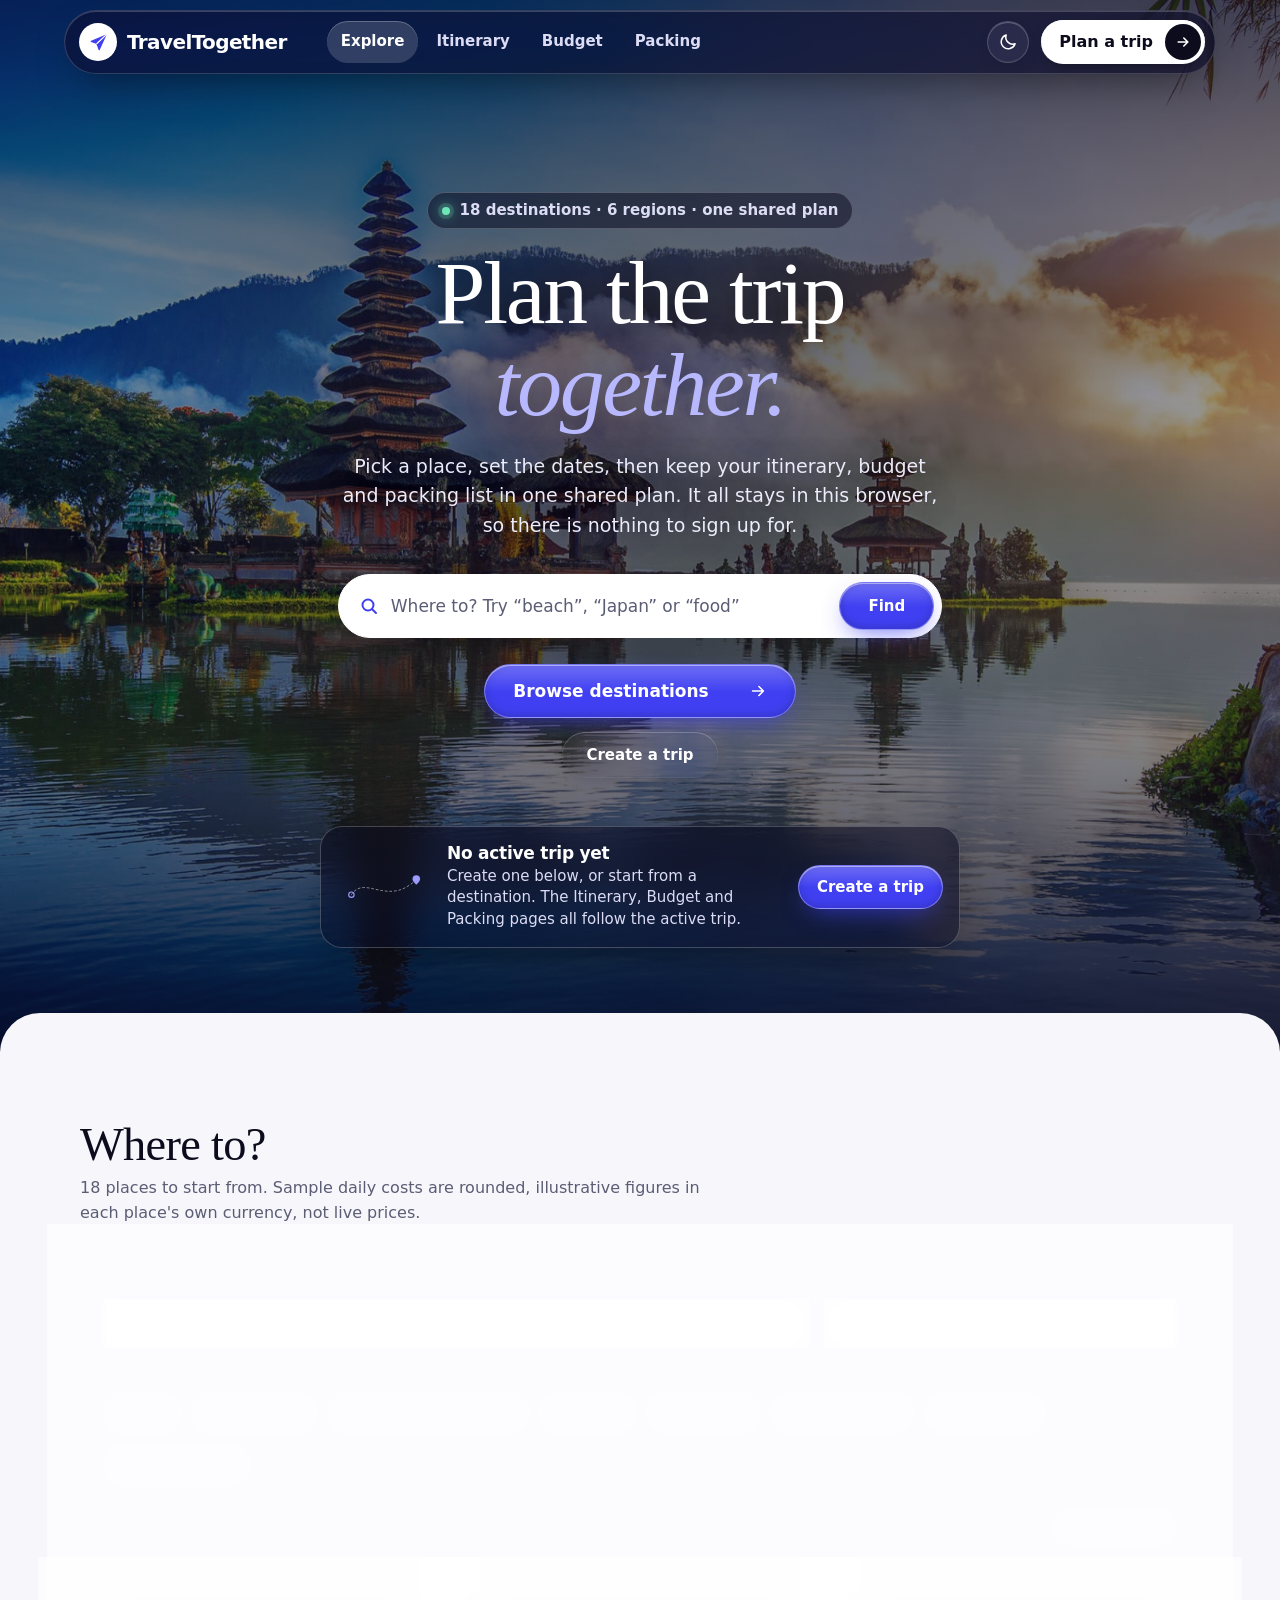
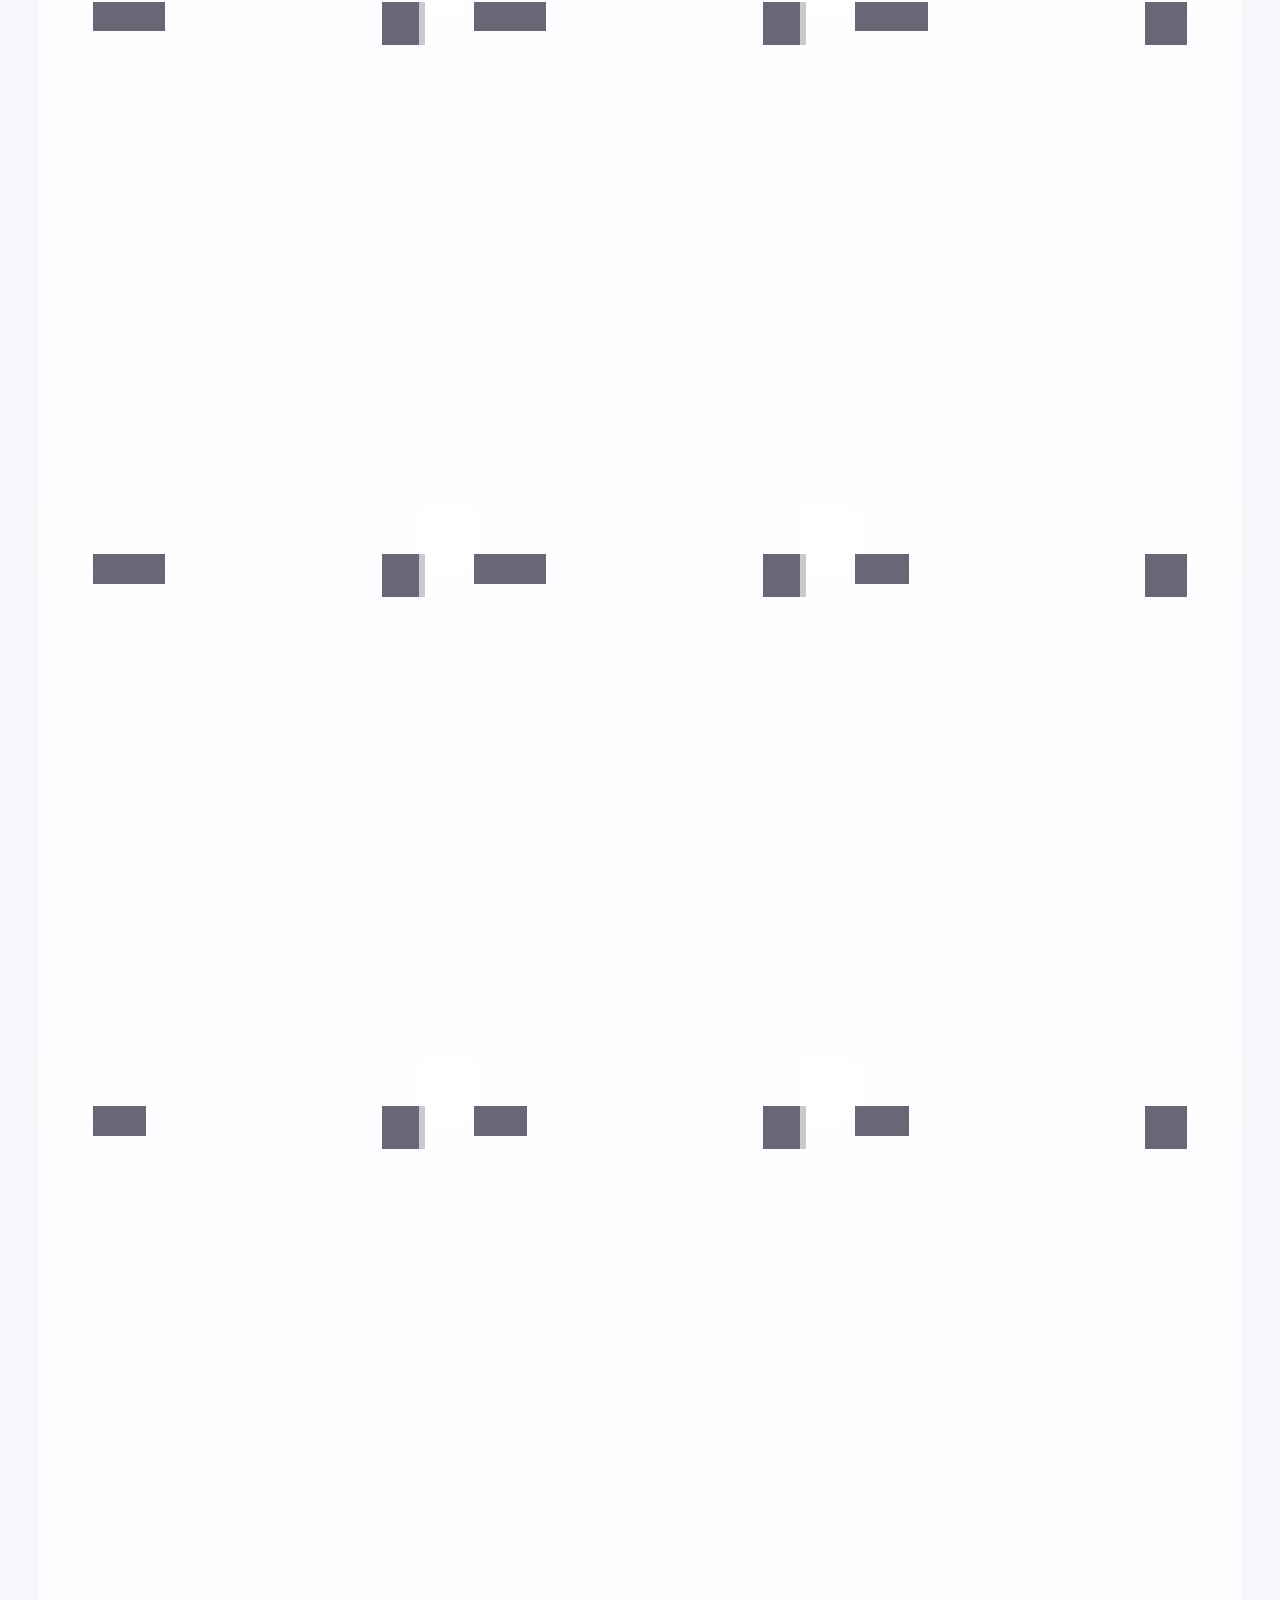
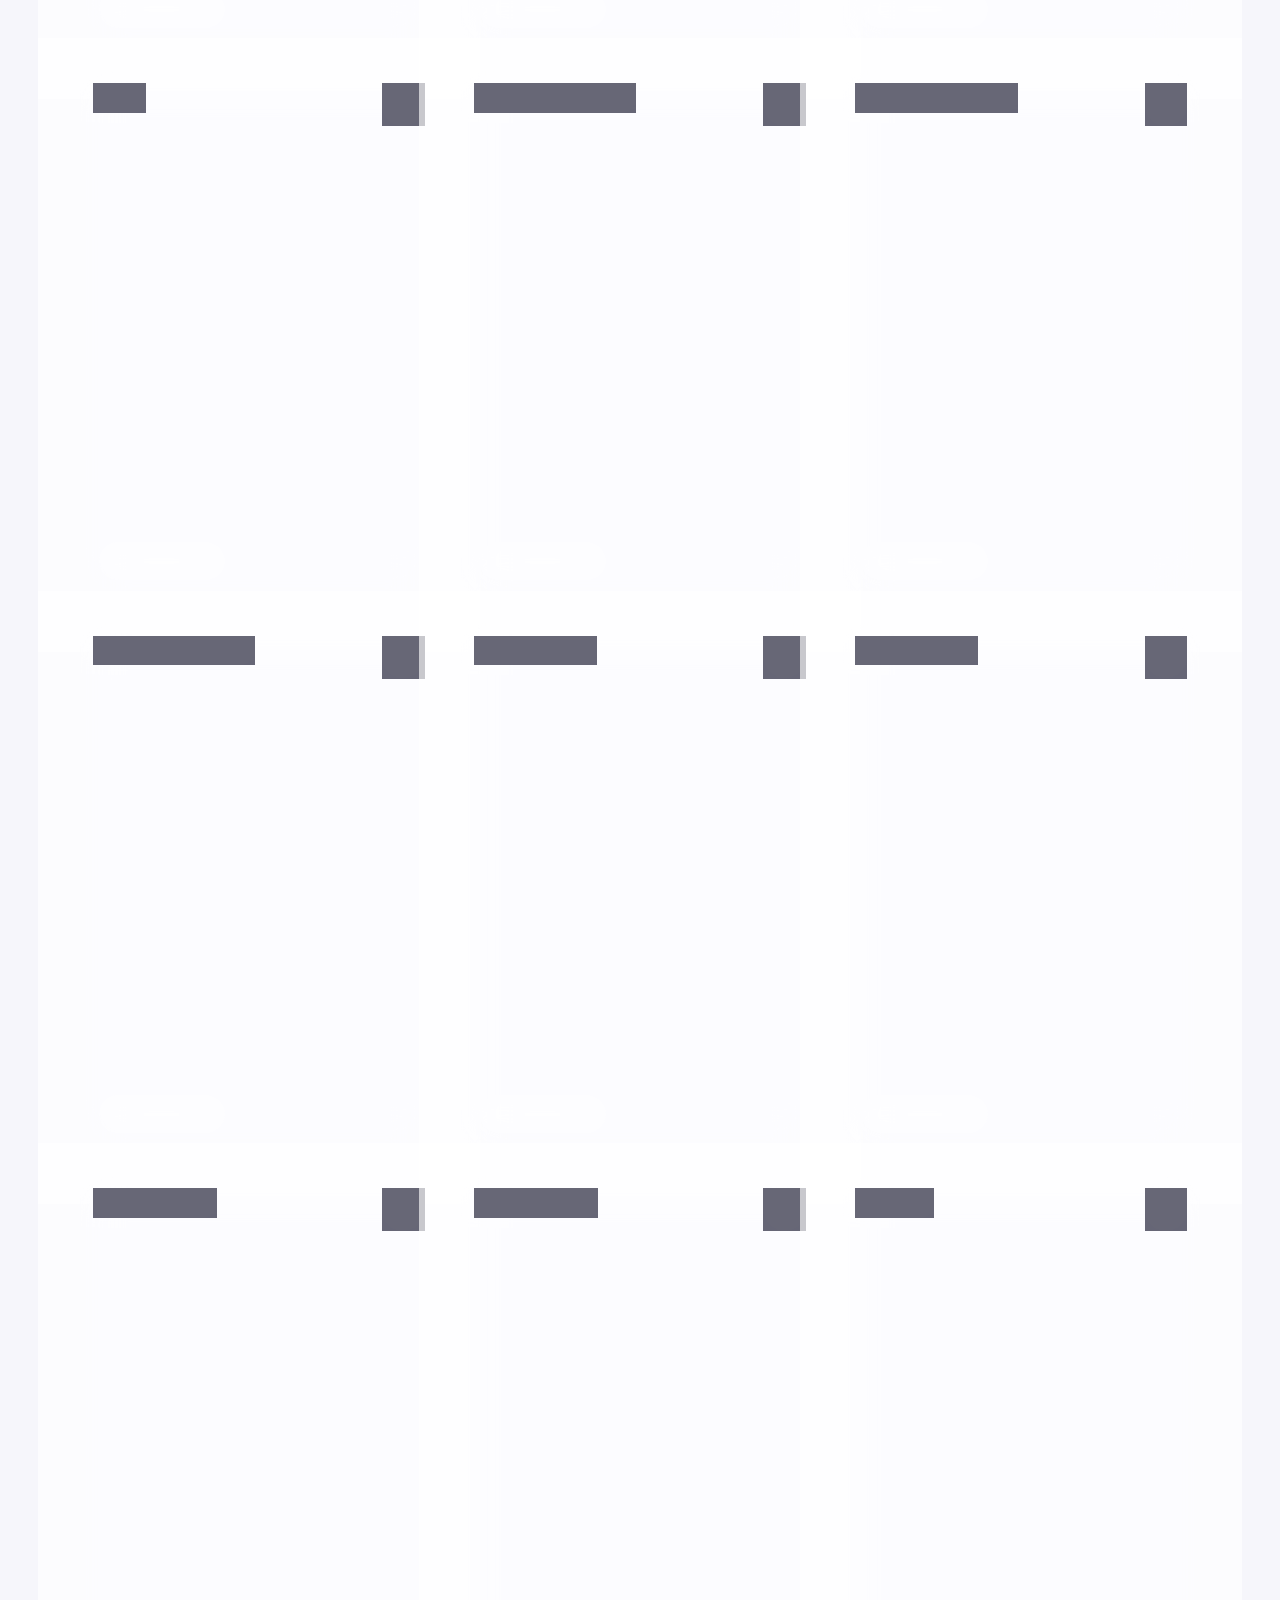
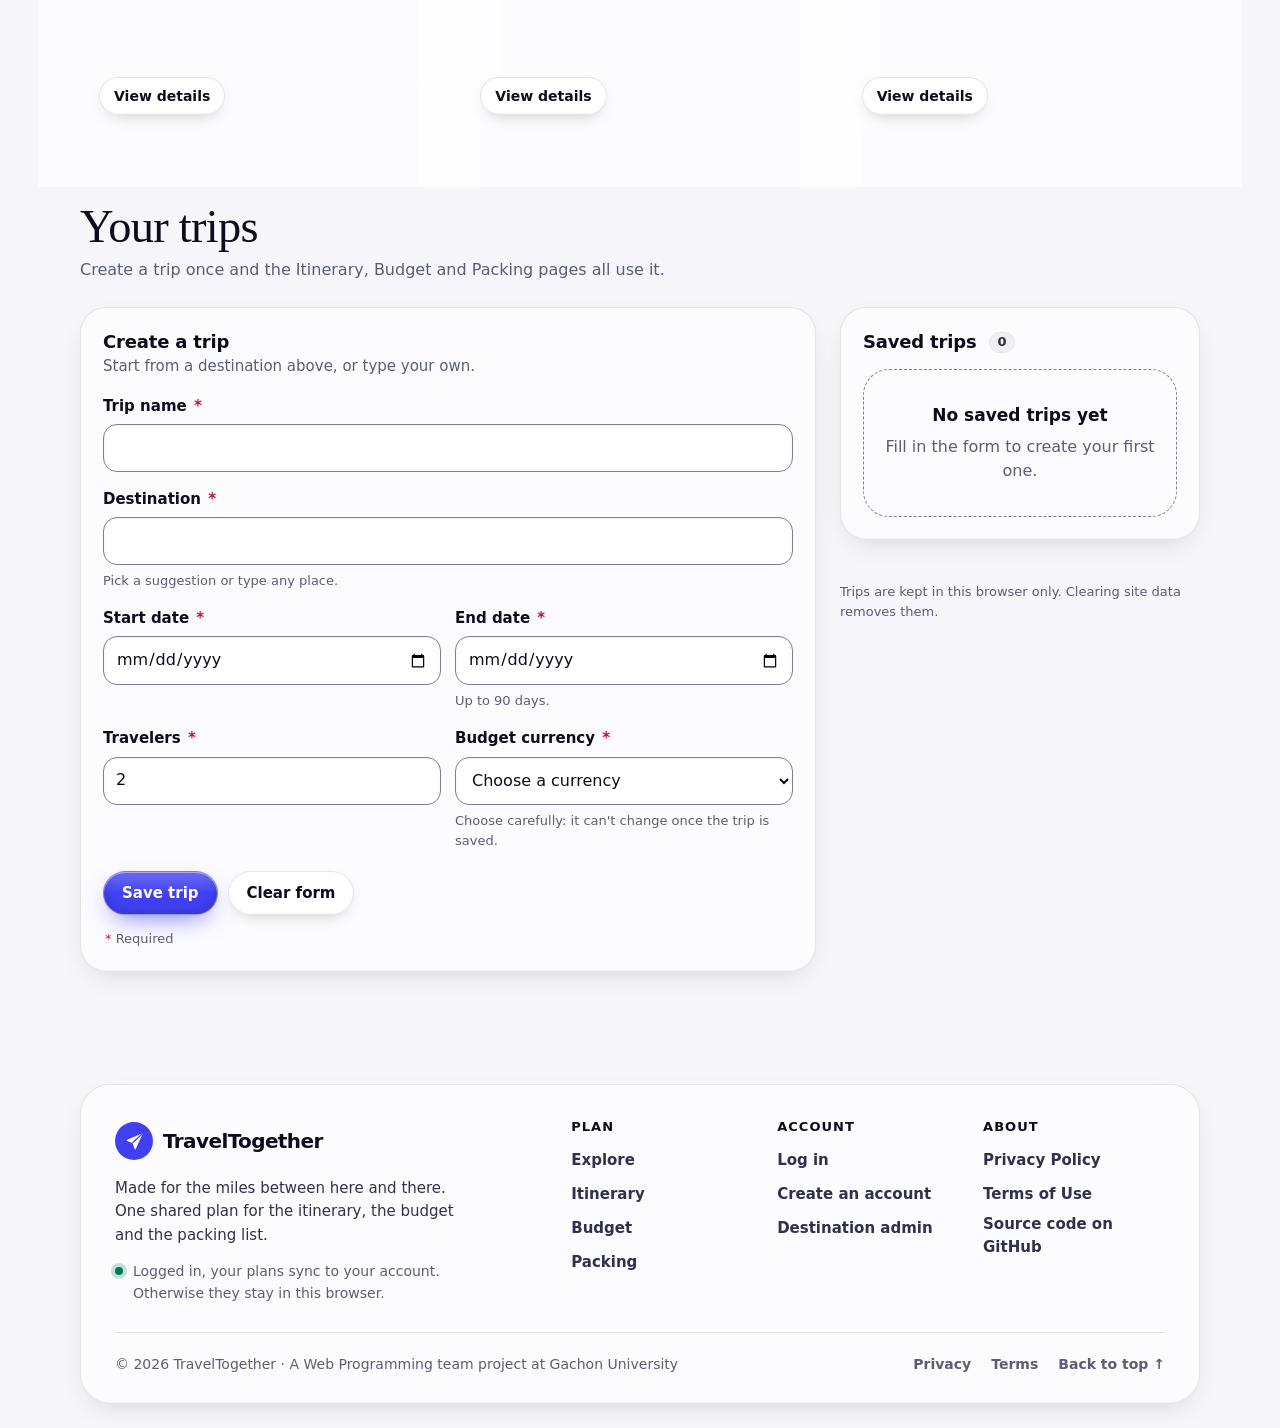
==== index.html @ 27e53de7 "Glass dropdown lists (customizable select), with a native fallback Co-Authored-By: Claude Opus 5.5 <" ====
<!doctype html>
<html lang="en">
  <head>
    <meta charset="utf-8">
    <meta name="viewport" content="width=device-width, initial-scale=1">
    <meta name="color-scheme" content="light dark">
    <meta name="theme-color" content="#0b0b22">
    <meta name="description" content="Browse destinations with sample daily costs, then create the trip your itinerary, budget and packing list will share.">
    <title>Explore destinations · TravelTogether</title>
    <link rel="icon" type="image/svg+xml" href="./logo.svg">
    <link rel="stylesheet" href="./destinations.css?v=0cf4f018d1">
    <script>(function () {
  var theme = null;
  try { theme = window.localStorage.getItem("tp:theme"); } catch (error) {}
  if (theme !== "light" && theme !== "dark") {
    theme = window.matchMedia && window.matchMedia("(prefers-color-scheme: dark)").matches ? "dark" : "light";
  }
  document.documentElement.setAttribute("data-theme", theme);
  var meta = document.querySelector('meta[name="theme-color"]');
  if (meta) meta.setAttribute("content", theme === "dark" ? "#060b18" : "#f8fafc");
})();</script>
  </head>
  <body>
    <a class="skip-link" href="#main">Skip to main content</a>
    <header class="site-header">
      <div class="header-inner">
        <a class="brand" href="./index.html"><span class="brand-mark"><svg viewBox="0 0 24 24" aria-hidden="true" focusable="false"><path d="M21 3 3 10.6l7 2.6L12.8 21 21 3z"/><path d="M10 13.2 21 3"/></svg></span><span>TravelTogether</span></a>
        <nav class="primary-nav" aria-label="Primary">
          <a href="./index.html" aria-current="page">Explore</a>
          <a href="./itinerary.html">Itinerary</a>
          <a href="./budget.html">Budget</a>
          <a href="./packing.html">Packing</a>
        </nav>
        <div class="account" id="account" hidden></div>
        <button class="theme-toggle" id="theme-toggle" type="button" aria-label="Switch theme" title="Switch theme">
          <svg class="icon-moon" viewBox="0 0 24 24" aria-hidden="true" focusable="false"><path d="M20.5 14.2A8.5 8.5 0 0 1 9.8 3.5a8.5 8.5 0 1 0 10.7 10.7z"/></svg>
          <svg class="icon-sun" viewBox="0 0 24 24" aria-hidden="true" focusable="false"><circle cx="12" cy="12" r="4.2"/><path d="M12 2.5v2.2M12 19.3v2.2M2.5 12h2.2M19.3 12h2.2M5.3 5.3l1.6 1.6M17.1 17.1l1.6 1.6M18.7 5.3l-1.6 1.6M6.9 17.1l-1.6 1.6"/></svg>
        </button>
        <a class="header-cta" href="./index.html#trip-form">Plan a trip<span class="header-cta-arrow"><svg viewBox="0 0 20 20" aria-hidden="true" focusable="false"><path d="M4 10h12M11 5l5 5-5 5"/></svg></span></a>
      </div>
    </header>
    <main id="main" class="page-shell" tabindex="-1">
      <div class="notice" id="notice" hidden>
        <p class="notice-text"></p>
        <button class="icon-button" id="notice-close" type="button" aria-label="Dismiss message"><svg viewBox="0 0 20 20" aria-hidden="true" focusable="false"><path d="M5 5l10 10M15 5L5 15"/></svg></button>
      </div>

      <noscript>
        <p class="notice" data-kind="warning"><span class="notice-text">TravelTogether needs JavaScript to browse destinations and save trips. Please turn it on and reload.</span></p>
      </noscript>

      <section class="hero" aria-labelledby="hero-title">
        <div class="hero-copy">
          <p class="hero-eyebrow">18 destinations · 6 regions · one shared plan</p>
          <h1 id="hero-title">Plan the trip <em>together.</em></h1>
          <p class="lede">Pick a place, set the dates, then keep your itinerary, budget and packing list in one shared plan. It all stays in this browser, so there is nothing to sign up for.</p>
          <form class="hero-search" id="hero-search" role="search" aria-label="Find a destination">
            <svg viewBox="0 0 20 20" aria-hidden="true" focusable="false"><circle cx="9" cy="9" r="5.5"/><path d="M13.2 13.2 17 17"/></svg>
            <input id="hero-q" type="search" aria-label="Where do you want to go?" placeholder="Where to? Try “beach”, “Japan” or “food”" autocomplete="off">
            <button class="button button-primary" type="submit">Find</button>
          </form>
          <div class="hero-actions">
            <a class="button button-primary" href="#destinations" data-jump>Browse destinations<svg viewBox="0 0 20 20" aria-hidden="true" focusable="false"><path d="M4 10h12M11 5l5 5-5 5"/></svg></a>
            <a class="button button-secondary" href="#trip-form" data-jump>Create a trip</a>
          </div>
        </div>
        <div id="active-trip"></div>
      </section>

      <section class="section" id="destinations" aria-labelledby="destinations-title">
        <div class="section-head">
          <h2 id="destinations-title" tabindex="-1">Where to?</h2>
          <p class="lede" id="dest-lede">Places to start from. Sample daily costs are rounded, illustrative figures in each place's own currency, not live prices.</p>
        </div>

        <form class="filters panel" id="filters" role="search" aria-label="Filter destinations">
          <div class="filter-row">
            <div class="field">
              <label for="search">Search</label>
              <input id="search" type="search" placeholder="City, country or activity" autocomplete="off">
            </div>
            <div class="field">
              <label for="region">Region</label>
              <select id="region"><option value="all">All regions</option></select>
            </div>
          </div>
          <fieldset>
            <legend>Activity</legend>
            <div class="choice-group" id="activity-group"></div>
          </fieldset>
          <div class="results-bar">
            <p id="results-count" role="status"></p>
            <div class="results-tools">
              <button class="saved-toggle" type="button" id="saved-only" aria-pressed="false"><svg viewBox="0 0 24 24" aria-hidden="true" focusable="false"><path d="M12 20.5s-7.5-4.6-7.5-10.2A4.3 4.3 0 0 1 12 7.6a4.3 4.3 0 0 1 7.5 2.7c0 5.6-7.5 10.2-7.5 10.2z"/></svg>Saved <span id="saved-count">0</span></button>
              <button class="button button-secondary button-small" type="button" id="surprise">Surprise me</button>
              <button class="button button-text button-small" type="button" id="clear-filters" hidden>Clear filters</button>
            </div>
          </div>
        </form>

        <ul class="dest-grid" id="dest-grid" role="list" aria-label="Destinations"></ul>
        <div class="empty-state" id="dest-empty" hidden>
          <strong>No destinations match</strong>
          <span id="dest-empty-text">Try a different word, or clear the filters.</span>
          <button class="button button-secondary" type="button" id="dest-empty-clear">Clear filters</button>
        </div>
      </section>

      <section class="section" id="trips" aria-labelledby="trips-title">
        <div class="section-head">
          <h2 id="trips-title" tabindex="-1">Your trips</h2>
          <p class="lede">Create a trip once and the Itinerary, Budget and Packing pages all use it.</p>
        </div>

        <div class="content-grid">
          <div class="panel" id="trip-panel">
            <div class="panel-head">
              <div>
                <h3 id="form-title" tabindex="-1">Create a trip</h3>
                <p id="form-sub">Start from a destination above, or type your own.</p>
              </div>
            </div>

            <div class="form-success" id="form-success" role="status" tabindex="-1" hidden>
              <p id="form-success-text"></p>
              <div class="form-success-links" id="form-success-links">
                <a href="./itinerary.html">Plan the itinerary</a>
                <a href="./budget.html">Set a budget</a>
                <a href="./packing.html">Start packing</a>
                <button class="button button-secondary button-small" type="button" id="make-active" hidden>Make this the active trip</button>
              </div>
            </div>

            <form id="trip-form" novalidate autocomplete="off" aria-labelledby="form-title">
              <p class="form-error" id="form-error" role="alert" hidden></p>

              <div class="field">
                <label for="trip-title">Trip name <span class="req" aria-hidden="true">*</span></label>
                <input id="trip-title" name="title" type="text" maxlength="80" required aria-describedby="trip-title-error">
                <p class="field-error" id="trip-title-error" role="alert" hidden></p>
              </div>

              <div class="field">
                <label for="trip-destination">Destination <span class="req" aria-hidden="true">*</span></label>
                <input id="trip-destination" name="destination" type="text" maxlength="100" required list="destination-options" aria-describedby="trip-destination-hint trip-destination-error">
                <datalist id="destination-options"></datalist>
                <p class="field-hint" id="trip-destination-hint">Pick a suggestion or type any place.</p>
                <p class="field-error" id="trip-destination-error" role="alert" hidden></p>
              </div>

              <div class="form-row">
                <div class="field">
                  <label for="trip-start">Start date <span class="req" aria-hidden="true">*</span></label>
                  <input id="trip-start" name="startDate" type="date" min="1900-01-01" max="2100-12-31" required aria-describedby="trip-start-error">
                  <p class="field-error" id="trip-start-error" role="alert" hidden></p>
                </div>
                <div class="field">
                  <label for="trip-end">End date <span class="req" aria-hidden="true">*</span></label>
                  <input id="trip-end" name="endDate" type="date" min="1900-01-01" max="2100-12-31" required aria-describedby="trip-end-hint trip-end-error">
                  <p class="field-hint" id="trip-end-hint">Up to 90 days.</p>
                  <p class="field-error" id="trip-end-error" role="alert" hidden></p>
                </div>
              </div>

              <div class="form-row">
                <div class="field">
                  <label for="trip-travelers">Travelers <span class="req" aria-hidden="true">*</span></label>
                  <input id="trip-travelers" name="travelers" type="number" inputmode="numeric" min="1" max="20" step="1" value="2" required aria-describedby="trip-travelers-error">
                  <p class="field-error" id="trip-travelers-error" role="alert" hidden></p>
                </div>
                <div class="field">
                  <label for="trip-currency">Budget currency <span class="req" aria-hidden="true">*</span></label>
                  <select id="trip-currency" name="currency" aria-describedby="trip-currency-hint trip-currency-error"></select>
                  <p class="field-hint" id="trip-currency-hint">Choose carefully: it can't change once the trip is saved.</p>
                  <p class="field-error" id="trip-currency-error" role="alert" hidden></p>
                </div>
              </div>

              <p class="estimate" id="estimate" hidden></p>

              <div class="form-actions">
                <button class="button button-primary" id="save-trip" type="submit">Save trip</button>
                <button class="button button-secondary" id="reset-form" type="button">Clear form</button>
              </div>
              <p class="required-note"><span class="req" aria-hidden="true">*</span> Required</p>
            </form>
          </div>

          <div class="stack">
            <section class="panel" id="saved-trips" aria-labelledby="saved-title">
              <div class="panel-head">
                <h3 id="saved-title" tabindex="-1">Saved trips <span class="count-badge" id="trip-count">0</span></h3>
              </div>
              <ul class="trip-list" id="trip-list" role="list"></ul>
              <div class="empty-state" id="trip-empty">
                <strong>No saved trips yet</strong>
                <span>Fill in the form to create your first one.</span>
              </div>
            </section>
            <p class="storage-note">Trips are kept in this browser only. Clearing site data removes them.</p>
          </div>
        </div>
      </section>

      <dialog class="dialog dialog-wide" id="detail-dialog" aria-labelledby="detail-title">
        <div class="detail">
          <div class="detail-scene" id="detail-scene"></div>
          <a class="photo-credit" id="detail-credit" href="https://en.wikipedia.org/" target="_blank" rel="noopener" hidden>Photo: Wikipedia</a>
          <button class="icon-button detail-close" id="detail-close" type="button" aria-label="Close details"><svg viewBox="0 0 20 20" aria-hidden="true" focusable="false"><path d="M5 5l10 10M15 5L5 15"/></svg></button>
          <div class="detail-body">
            <header>
              <h2 id="detail-title"></h2>
              <p class="muted" id="detail-sub"></p>
            </header>
            <div class="detail-layout">
            <div class="detail-main">
            <p id="detail-blurb"></p>
            <div class="detail-columns">
              <section aria-labelledby="detail-hl-title">
                <h3 id="detail-hl-title">Highlights</h3>
                <ul class="check-list" id="detail-highlights" role="list"></ul>
              </section>
              <section aria-labelledby="detail-facts-title">
                <h3 id="detail-facts-title">Good to know</h3>
                <dl class="facts" id="detail-facts"></dl>
              </section>
            </div>
            <section aria-labelledby="detail-cost-title">
              <h3 id="detail-cost-title">Sample daily costs</h3>
              <p class="muted" id="detail-cost-note"></p>
              <table class="cost-table">
                <caption class="visually-hidden" id="detail-cost-caption"></caption>
                <thead><tr><th scope="col">Per person, per day</th><th scope="col">Sample amount</th></tr></thead>
                <tbody id="detail-cost-rows"></tbody>
                <tfoot><tr><th scope="row">Estimated total</th><td id="detail-cost-total"></td></tr></tfoot>
              </table>
            </section>
            </div>
            <aside class="price-box" aria-labelledby="price-title">
              <p class="price-kicker" id="price-title">Plans from</p>
              <div class="price-main">
                <p class="price-amount"><span id="price-from"></span> <small>per person</small></p>
                <p class="price-note" id="price-note"></p>
                <ul class="price-includes" id="price-includes" role="list"></ul>
                <button class="button button-primary price-cta" id="plans-open" type="button" aria-expanded="false" aria-controls="detail-plans">Other plans</button>
              </div>
            </aside>
            </div>
            <section class="plans" id="detail-plans" aria-labelledby="plans-title" hidden>
              <div class="plans-head">
                <h3 id="plans-title" tabindex="-1">Choose a plan</h3>
                <p class="muted">Cheapest first. Sample prices for planning, not live fares. Choosing a plan creates the trip with its itinerary and budget filled in.</p>
              </div>
              <ol class="plan-list" id="plan-list" aria-label="Plans, cheapest first"></ol>
              <form class="plan-book" id="plan-book" novalidate hidden aria-labelledby="book-title">
                <h4 id="book-title" tabindex="-1"></h4>
                <p class="muted" id="book-summary"></p>
                <div class="book-fields">
                  <div class="field">
                    <label for="book-start">Start date</label>
                    <input id="book-start" name="start" type="date" required aria-describedby="book-start-error">
                    <p class="field-error" id="book-start-error" hidden></p>
                  </div>
                  <div class="field">
                    <label for="book-travelers">Travelers</label>
                    <input id="book-travelers" name="travelers" type="number" min="1" max="20" step="1" inputmode="numeric" required aria-describedby="book-travelers-error">
                    <p class="field-error" id="book-travelers-error" hidden></p>
                  </div>
                </div>
                <p class="book-total" id="book-total" aria-live="polite"></p>
                <div class="book-actions">
                  <button class="button button-secondary" type="button" id="book-back">Back to plans</button>
                  <button class="button button-primary" type="submit" id="book-create">Create my trip</button>
                </div>
              </form>
              <div class="plan-done" id="plan-done" hidden>
                <h4 id="done-title" tabindex="-1"></h4>
                <p id="done-text"></p>
                <div class="done-links">
                  <a class="button button-primary" href="./itinerary.html">Open itinerary</a>
                  <a class="button button-secondary" href="./budget.html">Open budget</a>
                  <a class="button button-secondary" href="./packing.html">Packing list</a>
                </div>
              </div>
            </section>
            <div class="dialog-actions">
              <button class="button button-secondary" type="button" id="detail-dismiss">Close</button>
              <button class="button button-secondary" type="button" id="detail-plan">Plan a trip</button>
            </div>
          </div>
        </div>
      </dialog>
    </main>
    <div id="live" class="visually-hidden" role="status" aria-live="polite" aria-atomic="true"></div>
    <footer class="site-footer">
      <div class="footer-top">
        <div class="footer-brand">
          <a class="brand" href="./index.html"><span class="brand-mark"><svg viewBox="0 0 24 24" aria-hidden="true" focusable="false"><path d="M21 3 3 10.6l7 2.6L12.8 21 21 3z"/><path d="M10 13.2 21 3"/></svg></span><span>TravelTogether</span></a>
          <p>Made for the miles between here and there. One shared plan for the itinerary, the budget and the packing list.</p>
          <p class="footer-save"><span aria-hidden="true"></span>Logged in, your plans sync to your account. Otherwise they stay in this browser.</p>
        </div>
        <nav class="footer-links" aria-label="Footer">
          <div>
            <h2>Plan</h2>
            <ul>
              <li><a href="./index.html">Explore</a></li>
              <li><a href="./itinerary.html">Itinerary</a></li>
              <li><a href="./budget.html">Budget</a></li>
              <li><a href="./packing.html">Packing</a></li>
            </ul>
          </div>
          <div>
            <h2>Account</h2>
            <ul>
              <li><a href="./login.html">Log in</a></li>
              <li><a href="./login.html?mode=signup">Create an account</a></li>
              <li><a href="./admin.html">Destination admin</a></li>
            </ul>
          </div>
          <div>
            <h2>About</h2>
            <ul>
              <li><a href="./privacy.html">Privacy Policy</a></li>
              <li><a href="./terms.html">Terms of Use</a></li>
              <li><a href="https://github.com/muso081/Travel">Source code on GitHub</a></li>
            </ul>
          </div>
        </nav>
      </div>
      <div class="footer-bottom">
        <p>© 2026 TravelTogether · A Web Programming team project at Gachon University</p>
        <p class="footer-legal"><a href="./privacy.html">Privacy</a><a href="./terms.html">Terms</a><a href="#main">Back to top ↑</a></p>
      </div>
    </footer>
    <script src="./destinations.js?v=0d95e57591"></script>
  </body>
</html>
---- destinations.css ----
/* TravelTogether: Explore styles.
   The "shared foundation" block that follows is the same in every page's stylesheet, so each page stays
   self-contained. This page's own rules start at the heading comment with its name further down.
   If you change a shared colour or component, change it in all four stylesheets. See README.md. */
/* ==========================================================================
   TravelTogether: shared foundation
   This block is repeated at the top of every page's stylesheet so each page
   stays self-contained (no shared files between modules).
   Light = the original spec palette (#f8fafc / #0f172a / teal #0d9488).
   Dark  = the dark "command center" look the team moved to.
   The theme follows the visitor's system setting and can be switched with the
   header button; the choice is remembered under localStorage["tp:theme"].
   ========================================================================== */
:root {
  color-scheme: light;
  --bg: #f8fafc;
  --glow-1: rgba(13, 148, 136, 0.10);
  --glow-2: rgba(109, 40, 217, 0.06);
  --surface: #ffffff;
  --surface-2: #f1f5f9;
  --surface-3: #e2e8f0;
  --ink: #0f172a;
  --ink-2: #334155;
  --muted: #53627a;
  --line: #dbe3ee;
  --line-strong: #7c8ba1;
  --teal: #0d9488;
  --teal-ink: #0f766e;
  --teal-soft: #e0f5f2;
  --btn-bg: #0f766e;
  --btn-bg-hover: #115e59;
  --btn-fg: #ffffff;
  --violet: #6d28d9;
  --violet-soft: #ede9fe;
  --amber: #92400e;
  --amber-soft: #fef3c7;
  --danger: #be123c;
  --danger-soft: #ffe4e6;
  --ok: #047857;
  --ok-soft: #d1fae5;
  --info: #0369a1;
  --info-soft: #e0f2fe;
  --focus: #0f766e;
  --header-bg: rgba(248, 250, 252, 0.88);
  --shadow: 0 1px 2px rgba(15, 23, 42, 0.05), 0 12px 30px rgba(15, 23, 42, 0.06);
  --backdrop: rgba(15, 23, 42, 0.55);
  --cat-transport: #0369a1;
  --cat-accommodation: #6d28d9;
  --cat-food: #c2410c;
  --cat-activities: #0f766e;
  --cat-shopping: #be185d;
  --cat-other: #475569;
  --radius: 16px;
  --radius-md: 12px;
  --radius-sm: 8px;
  --font: system-ui, -apple-system, "Segoe UI", Roboto, "Helvetica Neue", Arial, sans-serif;
  --page: 1120px;
}

:root[data-theme="dark"] {
  color-scheme: dark;
  --bg: #060b18;
  --glow-1: rgba(45, 212, 191, 0.10);
  --glow-2: rgba(139, 92, 246, 0.13);
  --surface: #0e1627;
  --surface-2: #141f36;
  --surface-3: #1c2a47;
  --ink: #e8f0fb;
  --ink-2: #c5d2e6;
  --muted: #9fb0cb;
  --line: #25324c;
  --line-strong: #5f7092;
  --teal: #2dd4bf;
  --teal-ink: #5eead4;
  --teal-soft: #0c2b2b;
  --btn-bg: #2dd4bf;
  --btn-bg-hover: #5eead4;
  --btn-fg: #03211d;
  --violet: #c4b5fd;
  --violet-soft: #241a45;
  --amber: #fcd34d;
  --amber-soft: #3a2a08;
  --danger: #fda4af;
  --danger-soft: #3b1020;
  --ok: #6ee7b7;
  --ok-soft: #0b2e24;
  --info: #7dd3fc;
  --info-soft: #0b2a3d;
  --focus: #5eead4;
  --header-bg: rgba(6, 11, 24, 0.82);
  --shadow: none;
  --backdrop: rgba(2, 6, 17, 0.72);
  --cat-transport: #38bdf8;
  --cat-accommodation: #a78bfa;
  --cat-food: #fb923c;
  --cat-activities: #2dd4bf;
  --cat-shopping: #f472b6;
  --cat-other: #94a3b8;
}

*, *::before, *::after { box-sizing: border-box; }
html { -webkit-text-size-adjust: 100%; scroll-padding-top: 88px; }
body {
  min-width: 320px;
  min-height: 100vh;
  margin: 0;
  display: flex;
  flex-direction: column;
  color: var(--ink);
  background:
    radial-gradient(ellipse 60rem 28rem at 8% -4%, var(--glow-1), transparent 70%),
    radial-gradient(ellipse 50rem 26rem at 96% 0%, var(--glow-2), transparent 70%),
    var(--bg);
  font-family: var(--font);
  font-size: 1rem;
  line-height: 1.55;
  font-synthesis: none;
  text-rendering: optimizeLegibility;
}
[hidden] { display: none !important; }
h1, h2, h3, h4, p, ul, ol, dl, dd, figure { margin: 0; }
ul, ol { padding: 0; list-style: none; }
img, svg { display: block; max-width: 100%; }
button, input, select, textarea { font: inherit; color: inherit; }
a { color: var(--teal-ink); text-underline-offset: 3px; }
a:hover { text-decoration-thickness: 2px; }
h1, h2, h3 { text-wrap: balance; }
h1 { font-size: clamp(2rem, 1.2rem + 3vw, 3.1rem); font-weight: 800; line-height: 1.08; letter-spacing: -0.035em; }
h2 { font-size: clamp(1.3rem, 1.05rem + 0.9vw, 1.7rem); font-weight: 750; line-height: 1.2; letter-spacing: -0.02em; }
h3 { font-size: 1.125rem; font-weight: 700; line-height: 1.3; letter-spacing: -0.01em; }
small { font-size: 0.875rem; }
.muted { color: var(--muted); }
.tnum { font-variant-numeric: tabular-nums; }

:focus-visible { outline: 3px solid var(--focus); outline-offset: 2px; }
.visually-hidden {
  position: absolute !important; width: 1px; height: 1px; margin: -1px; padding: 0;
  overflow: hidden; clip: rect(0 0 0 0); clip-path: inset(50%); white-space: nowrap; border: 0;
}
.skip-link {
  position: absolute; left: 16px; top: -64px; z-index: 100;
  padding: 10px 16px; border-radius: var(--radius-md);
  background: var(--btn-bg); color: var(--btn-fg); font-weight: 700; text-decoration: none;
}
.skip-link:focus { top: 12px; }
main:focus { outline: none; }

/* ---------- header ---------- */
.site-header {
  position: sticky; top: 0; z-index: 40;
  background: var(--header-bg);
  -webkit-backdrop-filter: saturate(1.4) blur(14px);
  backdrop-filter: saturate(1.4) blur(14px);
  border-bottom: 1px solid var(--line);
}
.header-inner {
  width: min(var(--page), calc(100% - 48px));
  min-height: 64px; margin-inline: auto;
  display: flex; align-items: center; gap: 12px;
}
.brand {
  display: inline-flex; align-items: center; gap: 10px;
  color: var(--ink); font-size: 1.0625rem; font-weight: 800; letter-spacing: -0.02em; text-decoration: none;
}
.brand img { width: 34px; height: 34px; border-radius: 10px; }
.primary-nav { display: flex; gap: 4px; margin-left: auto; }
.primary-nav a {
  padding: 9px 14px; border-radius: 10px;
  color: var(--muted); font-size: 0.9375rem; font-weight: 650; text-decoration: none;
}
.primary-nav a:hover { color: var(--ink); background: var(--surface-2); }
.primary-nav a { position: relative; }
.primary-nav a[aria-current="page"] { color: var(--ink); background: var(--surface-2); }
.primary-nav a[aria-current="page"]::after {
  content: ""; position: absolute; left: 12px; right: 12px; bottom: 0; height: 2px; border-radius: 2px;
  background: var(--teal); view-transition-name: nav-mark;
}
.theme-toggle {
  display: grid; place-items: center; width: 42px; height: 42px; flex: none;
  border: 1px solid var(--line); border-radius: 10px; background: var(--surface); cursor: pointer; color: var(--ink-2);
}
.theme-toggle:hover { background: var(--surface-2); color: var(--ink); }
.theme-toggle svg { width: 20px; height: 20px; fill: none; stroke: currentColor; stroke-width: 1.8; stroke-linecap: round; stroke-linejoin: round; }
.theme-toggle .icon-sun { display: none; }
:root[data-theme="dark"] .theme-toggle .icon-sun { display: block; }
:root[data-theme="dark"] .theme-toggle .icon-moon { display: none; }

/* ---------- layout ---------- */
.page-shell {
  width: min(var(--page), calc(100% - 48px));
  margin-inline: auto; flex: 1 0 auto;
  padding-block: 36px 64px;
}
.site-footer {
  width: min(var(--page), calc(100% - 48px)); margin: 0 auto;
  padding: 22px 0 32px; border-top: 1px solid var(--line);
  display: flex; flex-wrap: wrap; justify-content: space-between; gap: 8px 24px;
  color: var(--muted); font-size: 0.875rem;
}
.page-heading {
  display: flex; align-items: flex-end; justify-content: space-between; flex-wrap: wrap; gap: 16px 24px;
  margin-bottom: 20px;
}
.page-heading .lede { margin-top: 6px; color: var(--muted); font-size: 1.0625rem; max-width: 60ch; }
.toolbar { display: flex; flex-wrap: wrap; gap: 8px; }
.content-grid { display: grid; grid-template-columns: minmax(0, 1fr) 360px; gap: 24px; align-items: start; margin-top: 24px; }
.editor-column { min-width: 0; }
.stack { display: grid; grid-template-columns: minmax(0, 1fr); gap: 24px; min-width: 0; }
.stack > * { min-width: 0; }
/* Only pin the side form when the whole of it fits on screen; otherwise its bottom would be unreachable. */
@media (min-width: 961px) and (min-height: 820px) {
  .editor-column { position: sticky; top: 88px; }
}

/* ---------- surfaces ---------- */
.panel {
  background: var(--surface); border: 1px solid var(--line); border-radius: var(--radius);
  box-shadow: var(--shadow); padding: 22px;
}
.panel-head { display: flex; align-items: flex-start; justify-content: space-between; flex-wrap: wrap; gap: 8px 16px; margin-bottom: 16px; }
.panel-head p { color: var(--muted); font-size: 0.9375rem; margin-top: 2px; }
.count-badge {
  display: inline-block; min-width: 1.75em; padding: 1px 8px; margin-left: 6px; vertical-align: 2px;
  border-radius: 999px; background: var(--surface-2); border: 1px solid var(--line);
  color: var(--ink-2); font-size: 0.8125rem; font-weight: 700; text-align: center;
}
.badge {
  display: inline-flex; align-items: center; gap: 6px; padding: 2px 10px; border-radius: 999px;
  background: var(--surface-2); color: var(--ink-2); font-size: 0.8125rem; font-weight: 650; line-height: 1.6;
}
.badge-teal { background: var(--teal-soft); color: var(--teal-ink); }
.badge-amber { background: var(--amber-soft); color: var(--amber); }
.badge-danger { background: var(--danger-soft); color: var(--danger); }
.badge-ok { background: var(--ok-soft); color: var(--ok); }
.badge-violet { background: var(--violet-soft); color: var(--violet); }
.trip-when { margin-left: 4px; }
.trip-when:empty { display: none; }
.trip-when[data-phase="upcoming"] { background: var(--teal-soft); color: var(--teal-ink); }
.trip-when[data-phase="now"] { background: var(--ok-soft); color: var(--ok); }

/* trip strip: the same summary of the active trip on every planning page */
.trip-strip {
  display: flex; align-items: stretch; background: var(--surface);
  border: 1px solid var(--line); border-radius: var(--radius); box-shadow: var(--shadow);
}
.trip-facts { display: grid; grid-template-columns: 1.35fr 1.35fr 0.9fr; flex: 1; min-width: 0; }
.trip-detail { padding: 14px 20px; min-width: 0; }
.trip-detail + .trip-detail { border-left: 2px dashed var(--line); }
.trip-detail dt { color: var(--muted); font-size: 0.8125rem; }
.trip-detail dd { font-weight: 700; font-size: 1.0625rem; overflow-wrap: anywhere; }
.trip-detail dd + dd { margin-top: 0; color: var(--muted); font-weight: 500; font-size: 0.875rem; }
.trip-strip-action { display: flex; align-items: center; padding: 12px 16px; border-left: 2px dashed var(--line); }

/* ---------- buttons ---------- */
.button {
  display: inline-flex; align-items: center; justify-content: center; gap: 8px;
  min-height: 44px; padding: 0 18px; border: 1px solid transparent; border-radius: var(--radius-md);
  font-size: 0.9375rem; font-weight: 650; line-height: 1.2; text-decoration: none; cursor: pointer;
  transition: background-color 0.15s ease, border-color 0.15s ease, color 0.15s ease;
}
.button svg { width: 18px; height: 18px; flex: none; fill: none; stroke: currentColor; stroke-width: 1.8; stroke-linecap: round; stroke-linejoin: round; }
.button-primary { background: var(--btn-bg); color: var(--btn-fg); }
.button-primary:hover { background: var(--btn-bg-hover); }
.button-secondary { background: var(--surface); color: var(--ink); border-color: var(--line-strong); }
.button-secondary:hover { background: var(--surface-2); }
.button-ghost { background: transparent; color: var(--ink-2); border-color: var(--line); }
.button-ghost:hover { background: var(--surface-2); color: var(--ink); }
.button-danger { background: transparent; color: var(--danger); border-color: var(--danger); }
.button-danger:hover { background: var(--danger-soft); }
.button-text { background: transparent; color: var(--teal-ink); padding-inline: 10px; }
.button-text:hover { background: var(--surface-2); }
.button-small { min-height: 38px; padding: 0 14px; font-size: 0.875rem; }
.button:disabled, .icon-button:disabled { opacity: 0.45; cursor: not-allowed; }
.icon-button {
  display: inline-grid; place-items: center; width: 40px; height: 40px; flex: none;
  border: 1px solid transparent; border-radius: 10px; background: transparent; color: var(--ink-2); cursor: pointer;
}
.icon-button:hover:not(:disabled) { background: var(--surface-2); color: var(--ink); border-color: var(--line); }
.icon-button.delete:hover:not(:disabled) { background: var(--danger-soft); color: var(--danger); border-color: transparent; }
.icon-button svg { width: 20px; height: 20px; fill: none; stroke: currentColor; stroke-width: 1.7; stroke-linecap: round; stroke-linejoin: round; }

/* ---------- forms ---------- */
.field { display: grid; gap: 6px; align-content: start; min-width: 0; margin-bottom: 16px; }
.field > label, fieldset > legend { font-size: 0.9375rem; font-weight: 650; padding: 0; }
.field .req, .req { color: var(--danger); margin-left: 2px; }
.form-row { display: grid; grid-template-columns: repeat(2, minmax(0, 1fr)); gap: 0 14px; align-items: start; }
input, select, textarea {
  width: 100%; min-height: 48px; padding: 10px 12px;
  border: 1px solid var(--line-strong); border-radius: var(--radius-md);
  background: var(--surface); color: var(--ink);
}
:root[data-theme="dark"] input, :root[data-theme="dark"] select, :root[data-theme="dark"] textarea { background: var(--surface-2); }
textarea { min-height: 96px; resize: vertical; line-height: 1.45; }
input::placeholder, textarea::placeholder { color: var(--muted); opacity: 1; }
input:focus-visible, select:focus-visible, textarea:focus-visible { outline: 3px solid var(--focus); outline-offset: 1px; border-color: var(--focus); }
input[aria-invalid="true"], select[aria-invalid="true"], textarea[aria-invalid="true"] { border-color: var(--danger); border-width: 2px; padding: 9px 11px; }
input:disabled, select:disabled { opacity: 0.65; cursor: not-allowed; background: var(--surface-2); }
input[type="checkbox"], input[type="radio"] {
  -webkit-appearance: none; appearance: none;
  display: inline-grid; place-content: center; flex: none;
  width: 20px; height: 20px; min-height: 0; margin: 0; padding: 0; cursor: pointer;
  border: 2px solid var(--line-strong); background: var(--surface);
}
:root[data-theme="dark"] input[type="checkbox"], :root[data-theme="dark"] input[type="radio"] { background: var(--surface-2); }
input[type="radio"] { border-radius: 50%; }
input[type="checkbox"] { border-radius: 6px; }
input[type="radio"]::before { content: ""; width: 8px; height: 8px; border-radius: 50%; background: var(--btn-fg); transform: scale(0); transition: transform 0.12s ease; }
input[type="checkbox"]::before { content: ""; width: 10px; height: 5px; margin-top: -2px; border-left: 2.5px solid var(--btn-fg); border-bottom: 2.5px solid var(--btn-fg); transform: rotate(-45deg) scale(0); transition: transform 0.12s ease; }
input[type="radio"]:checked, input[type="checkbox"]:checked { background: var(--btn-bg); border-color: var(--btn-bg); }
:root[data-theme="dark"] input[type="radio"]:checked, :root[data-theme="dark"] input[type="checkbox"]:checked { background: var(--btn-bg); border-color: var(--btn-bg); }
input[type="radio"]:checked::before { transform: scale(1); }
input[type="checkbox"]:checked::before { transform: rotate(-45deg) scale(1); }
input[type="radio"]:disabled, input[type="checkbox"]:disabled { opacity: 0.5; cursor: not-allowed; }
.field-hint { color: var(--muted); font-size: 0.8125rem; }
.field-error { color: var(--danger); font-size: 0.875rem; font-weight: 600; }
.form-error {
  margin: 0 0 14px; padding: 10px 14px; border-radius: var(--radius-md);
  background: var(--danger-soft); color: var(--danger); font-size: 0.9375rem; font-weight: 600;
}
.form-actions { display: flex; flex-wrap: wrap; gap: 10px; margin-top: 4px; }
.required-note { margin-top: 14px; color: var(--muted); font-size: 0.8125rem; }
fieldset { min-width: 0; margin: 0 0 16px; padding: 0; border: 0; }
.choice-group { display: flex; flex-wrap: wrap; gap: 8px; margin-top: 6px; }
.choice {
  display: inline-flex; align-items: center; gap: 8px; min-height: 44px; padding: 0 14px;
  border: 1px solid var(--line-strong); border-radius: var(--radius-md); background: var(--surface); cursor: pointer; font-weight: 600; font-size: 0.9375rem;
}
.choice:hover { background: var(--surface-2); }
.choice:has(input:checked) { background: var(--teal-soft); border-color: var(--teal); color: var(--teal-ink); }
.choice:has(input:focus-visible) { outline: 3px solid var(--focus); outline-offset: 2px; }

/* ---------- notices, empty states ---------- */
.notice {
  display: flex; align-items: flex-start; gap: 12px; margin-bottom: 18px; padding: 12px 14px;
  border: 1px solid var(--line); border-left: 4px solid var(--info); border-radius: var(--radius-md);
  background: var(--info-soft); color: var(--info); font-weight: 600; font-size: 0.9375rem;
}
.notice[data-kind="success"] { border-left-color: var(--ok); background: var(--ok-soft); color: var(--ok); }
.notice[data-kind="warning"] { border-left-color: var(--amber); background: var(--amber-soft); color: var(--amber); }
.notice .notice-text { flex: 1; padding-top: 6px; }
.notice .icon-button { width: 34px; height: 34px; margin: -2px -4px -2px 0; color: inherit; }
.empty-state {
  display: grid; justify-items: center; gap: 6px; padding: 32px 20px; text-align: center;
  border: 1px dashed var(--line-strong); border-radius: var(--radius); color: var(--muted);
}
.empty-state strong { color: var(--ink); font-size: 1.0625rem; }
.empty-state .button { margin-top: 10px; }
.empty-trip {
  display: grid; justify-items: center; gap: 12px; max-width: 520px; margin: 40px auto 0; padding: 40px 24px; text-align: center;
  background: var(--surface); border: 1px solid var(--line); border-radius: var(--radius); box-shadow: var(--shadow);
}
.empty-trip p { color: var(--muted); }
.empty-trip svg { width: 168px; height: auto; }
.empty-trip .button { margin-top: 8px; }
/* user-written text (an expense or activity name, a trip title) can end up in these; never let it widen the page */
.form-status, .notice .notice-text, .field-error, .form-error, .dialog-body p, .dialog-body h2, .empty-state, .storage-note { overflow-wrap: anywhere; }
.storage-note { margin-top: 18px; color: var(--muted); font-size: 0.8125rem; }

/* ---------- meters ---------- */
.meter { height: 10px; border-radius: 999px; background: var(--surface-3); overflow: hidden; }
.meter > span { display: block; height: 100%; border-radius: inherit; background: var(--teal); min-width: 0; }

/* ---------- dialogs (confirm / prompt / details) ---------- */
.dialog {
  width: calc(100% - 32px); max-width: 480px; padding: 0;
  border: 1px solid var(--line); border-radius: var(--radius);
  background: var(--surface); color: var(--ink);
  box-shadow: 0 28px 70px rgba(2, 6, 23, 0.4);
}
.dialog::backdrop { background: var(--backdrop); -webkit-backdrop-filter: blur(3px); backdrop-filter: blur(3px); }
.dialog-body { padding: 24px; }
.dialog-body h2 { font-size: 1.25rem; }
.dialog-body p { margin-top: 8px; color: var(--ink-2); }
.dialog-body .field { margin: 14px 0 0; }
.dialog-actions { display: flex; flex-wrap: wrap; justify-content: flex-end; gap: 10px; margin-top: 22px; }

@media (max-width: 960px) {
  .content-grid { grid-template-columns: minmax(0, 1fr); }
}
@media (max-width: 720px) {
  .header-inner, .page-shell, .site-footer { width: calc(100% - 32px); }
  .header-inner { flex-wrap: wrap; padding-block: 8px; row-gap: 6px; }
  .theme-toggle { margin-left: auto; }
  /* four equal tabs; with larger text they wrap onto a second row instead of widening the page */
  .primary-nav { order: 3; width: 100%; margin-left: 0; flex-wrap: wrap; }
  .primary-nav a { flex: 1 1 0; min-width: max-content; text-align: center; padding-inline: 6px; }
  .page-shell { padding-block: 24px 48px; }
  .panel { padding: 18px; }
  .trip-strip { flex-direction: column; }
  .trip-facts { grid-template-columns: repeat(2, minmax(0, 1fr)); }
  .trip-detail:nth-child(3) { grid-column: 1 / -1; border-left: 0; border-top: 2px dashed var(--line); }
  .trip-strip-action { border-left: 0; border-top: 2px dashed var(--line); }
  .form-row { grid-template-columns: 1fr; }
}
/* ---------- motion between pages and on theme switch (extra polish where the browser supports it) ---------- */
@view-transition { navigation: auto; }
::view-transition-group(nav-mark) { animation-duration: 0.34s; animation-timing-function: cubic-bezier(0.3, 0.7, 0.2, 1); }
html.theme-reveal::view-transition-old(root),
html.theme-reveal::view-transition-new(root) { animation: none; mix-blend-mode: normal; }
html.theme-reveal::view-transition-new(root) { animation: theme-reveal 0.55s cubic-bezier(0.4, 0, 0.2, 1) both; }
html.theme-reveal .primary-nav a[aria-current="page"]::after { view-transition-name: none; }
html.theme-reveal *, html.theme-reveal *::before, html.theme-reveal *::after { transition: none !important; }
@keyframes theme-reveal {
  from { clip-path: circle(0px at var(--reveal-x, 50%) var(--reveal-y, 0px)); }
  to { clip-path: circle(var(--reveal-r, 150vmax) at var(--reveal-x, 50%) var(--reveal-y, 0px)); }
}
@media (prefers-reduced-motion: reduce) {
  @view-transition { navigation: none; }
  *, *::before, *::after { animation-duration: 0.01ms !important; animation-iteration-count: 1 !important; transition-duration: 0.01ms !important; scroll-behavior: auto !important; }
}
@media (forced-colors: active) {
  input[type="checkbox"], input[type="radio"] { -webkit-appearance: auto; appearance: auto; }
  .button, .icon-button, .panel, .choice, input:not([type="checkbox"]):not([type="radio"]), select, textarea { border: 1px solid CanvasText; }
  .primary-nav a[aria-current="page"] { outline: 2px solid Highlight; }
}
@media print {
  .site-header, .site-footer, .skip-link, .toolbar, .notice { display: none !important; }
  body { background: #fff !important; color: #000 !important; display: block; }
  .page-shell { width: 100%; padding: 0; }
}

/* ==========================================================================
   Look: deep-navy hero bands, electric blue (#4040f2), serif display type.
   (Later rules here override the defaults above.)
   ========================================================================== */
:root {
  --bg: #f6f6fb; --glow-1: transparent; --glow-2: transparent;
  --surface: #ffffff; --surface-2: #f0f0f8; --surface-3: #e4e4f0;
  --ink: #0c0c1d; --ink-2: #30314a; --muted: #5b5d75;
  --line: #e3e3ee; --line-strong: #7c7e98;
  --teal: #4040f2; --teal-ink: #3434d4; --teal-soft: #ecebfe;
  --btn-bg: #4040f2; --btn-bg-hover: #3030d8; --btn-fg: #ffffff;
  --focus: #4040f2;
  --shadow: 0 1px 2px rgba(12, 12, 29, 0.04), 0 10px 28px rgba(12, 12, 29, 0.06);
  --radius: 20px; --radius-md: 12px; --radius-sm: 8px;
  --serif: "Iowan Old Style", "Palatino Linotype", "Book Antiqua", Palatino, "Noto Serif", Georgia, serif;
  --band-color: #0b0b22;
  --band:
    radial-gradient(55% 75% at 88% -5%, rgba(64, 64, 242, 0.55), transparent 62%),
    radial-gradient(45% 70% at -5% 105%, rgba(124, 58, 237, 0.32), transparent 62%),
    url("data:image/svg+xml,%3Csvg xmlns='http://www.w3.org/2000/svg' viewBox='0 0 1440 320' preserveAspectRatio='none'%3E%3Cpath d='M0 210 L190 130 L330 190 L540 80 L720 180 L900 110 L1090 200 L1270 120 L1440 180 V320 H0Z' fill='%23ffffff' fill-opacity='.022'/%3E%3Cpath d='M0 262 L230 188 L430 250 L650 168 L870 240 L1090 178 L1310 250 L1440 214 V320 H0Z' fill='%23ffffff' fill-opacity='.035'/%3E%3C/svg%3E") bottom / 100% 58% no-repeat,
    #0b0b22;
}
:root[data-theme="dark"] {
  --bg: #07071a; --surface: #0f0f2a; --surface-2: #16163a; --surface-3: #1f1f4c;
  --ink: #f1f1fb; --ink-2: #cfd0ea; --muted: #a4a6c8;
  --line: #23234d; --line-strong: #6a6c9e;
  --teal: #9a9aff; --teal-ink: #b0b0ff; --teal-soft: #1c1c4e;
  --btn-bg: #5a5af8; --btn-bg-hover: #4646e6; --btn-fg: #ffffff;
  --focus: #b0b0ff; --shadow: none;
}
body { overflow-x: clip; }

/* dark areas: the header and the top band of every page */
.site-header, .hero, .page-heading, .empty-trip {
  color-scheme: dark;
  --surface: #15153a; --surface-2: #1d1d4a; --surface-3: #27275c;
  --ink: #ffffff; --ink-2: #dcdcf5; --muted: #adafd4;
  --line: #2c2c62; --line-strong: #6d6fa8;
  --teal: #9a9aff; --teal-ink: #b8b8ff; --teal-soft: #23235e;
  --btn-bg: #4040f2; --btn-bg-hover: #3030d8; --btn-fg: #ffffff;
  --violet: #c4b5fd; --violet-soft: #2a1f55; --amber: #fcd34d; --amber-soft: #3a2a08;
  --danger: #fda4af; --danger-soft: #3b1020; --ok: #6ee7b7; --ok-soft: #0b2e24;
  --info: #7dd3fc; --info-soft: #0b2a3d; --focus: #b8b8ff; --shadow: none;
  color: var(--ink);
}
h1, h2 { font-family: var(--serif); font-weight: 400; letter-spacing: -0.015em; }
h2 { font-weight: 500; }

/* header: dark glass bar */
.site-header { background: #0b0b22; border-bottom: 1px solid rgba(255, 255, 255, 0.07); }
.header-inner { min-height: 72px; }
.brand { color: #ffffff; font-size: 1.25rem; font-weight: 800; letter-spacing: -0.03em; }
.brand-mark { display: grid; place-items: center; width: 38px; height: 38px; border-radius: 50%; background: #ffffff; }
.brand-mark svg { width: 19px; height: 19px; fill: #4040f2; stroke: #4040f2; stroke-width: 1.6; stroke-linejoin: round; stroke-linecap: round; }
.brand-mark svg path + path { fill: none; stroke: #ffffff; }
.primary-nav { margin-left: 28px; }
.primary-nav a { isolation: isolate; border-radius: 999px; color: var(--ink-2); font-weight: 600; }
.primary-nav a:hover { color: #ffffff; background: rgba(255, 255, 255, 0.07); }
.primary-nav a[aria-current="page"] { color: #ffffff; background: transparent; }
.primary-nav a[aria-current="page"]::after { inset: 0; height: auto; border-radius: 999px; background: rgba(255, 255, 255, 0.15); z-index: -1; }
.theme-toggle { margin-left: auto; border-radius: 50%; border-color: rgba(255, 255, 255, 0.22); background: transparent; color: #ffffff; }
.theme-toggle:hover { background: rgba(255, 255, 255, 0.1); color: #ffffff; }
.header-cta {
  display: inline-flex; align-items: center; gap: 12px; flex: none; min-height: 44px; padding: 4px 4px 4px 18px;
  border-radius: 999px; background: #ffffff; color: #0c0c1d; font-weight: 700; text-decoration: none;
}
.header-cta:hover { background: #ececfe; }
.header-cta-arrow { display: grid; place-items: center; width: 36px; height: 36px; border-radius: 50%; background: #0c0c1d; }
.header-cta svg { width: 16px; height: 16px; fill: none; stroke: #ffffff; stroke-width: 2; stroke-linecap: round; stroke-linejoin: round; }
.site-header :focus-visible { outline-color: #b8b8ff; }

/* bands run edge to edge; their content stays in the page column */
.page-shell { padding-top: 0; }
.page-shell > .notice { margin-top: 20px; }
.hero, .page-heading, .empty-trip {
  margin-inline: calc(50% - 50vw); padding-inline: calc(50vw - 50%);
  background: var(--band); border: 0; border-radius: 0; box-shadow: none;
}
.page-heading { padding-block: 64px 44px; margin-bottom: 28px; }
.page-heading h1 { font-size: clamp(2.6rem, 1.5rem + 4vw, 4.4rem); line-height: 1.02; }
.page-heading .lede { color: var(--ink-2); margin-top: 12px; }
.page-heading .button-secondary { background: rgba(255, 255, 255, 0.06); border-color: rgba(255, 255, 255, 0.3); }
.page-heading .button-secondary:hover { background: rgba(255, 255, 255, 0.12); }
.empty-trip { max-width: none; margin-top: 0; padding-block: 96px 112px; min-height: min(640px, calc(100vh - 72px)); align-content: center; }
.empty-trip h1 { font-size: clamp(2.4rem, 1.4rem + 4vw, 4.2rem); line-height: 1.04; }
.empty-trip p { color: var(--ink-2); max-width: 46ch; font-size: 1.0625rem; }
.empty-trip svg { color: var(--teal); }

/* surfaces and controls */
.panel, .trip-strip { border-color: var(--line); }
.button { border-radius: 8px; font-weight: 700; }
.badge, .count-badge { font-weight: 650; }
.site-footer { border-top-color: var(--line); }
@media (max-width: 860px) { .header-cta { display: none; } }
@media (max-width: 720px) {
  .primary-nav { margin-left: 0; }
  .page-heading { padding-block: 44px 32px; }
  .empty-trip { padding-block: 64px 72px; }
}
@media print {
  .hero, .page-heading, .empty-trip { background: none; color: #000; margin-inline: 0; padding-inline: 0; }
  .header-cta { display: none !important; }
}
.site-footer a { display: inline-flex; align-items: center; min-height: 32px; color: var(--teal-ink); font-weight: 650; }

/* ---------- account (only shown when the database is switched on) ---------- */
.account { display: flex; align-items: center; margin-left: auto; }
.account[hidden] { display: none; }
.account:not([hidden]) + .theme-toggle { margin-left: 8px; }
.account-login {
  display: inline-flex; align-items: center; min-height: 42px; padding: 0 18px; border: 1px solid rgba(255, 255, 255, 0.35);
  border-radius: 999px; color: #ffffff; font-weight: 700; text-decoration: none;
}
.account-login:hover { background: rgba(255, 255, 255, 0.1); }
.account-menu { position: relative; }
.account-button {
  display: flex; align-items: center; gap: 9px; min-height: 44px; padding: 3px 14px 3px 3px; list-style: none; cursor: pointer;
  border: 1px solid rgba(255, 255, 255, 0.28); border-radius: 999px; color: #ffffff; font-weight: 650;
}
.account-button::-webkit-details-marker { display: none; }
.account-button:hover { background: rgba(255, 255, 255, 0.08); }
.account-avatar { display: grid; place-items: center; width: 36px; height: 36px; border-radius: 50%; background: linear-gradient(135deg, #4040f2, #a855f7); color: #ffffff; font-size: 0.8125rem; font-weight: 800; }
.account-name { max-width: 14ch; overflow: hidden; text-overflow: ellipsis; white-space: nowrap; }
.account-panel {
  position: absolute; right: 0; top: calc(100% + 10px); z-index: 40; display: grid; gap: 4px; width: 270px; padding: 14px;
  border-radius: 14px; background: #ffffff; color: #0c0c1d; box-shadow: 0 24px 60px rgba(0, 0, 0, 0.35);
}
.account-who { font-weight: 800; overflow-wrap: anywhere; }
.account-email { color: #5b5d75; font-size: 0.875rem; overflow-wrap: anywhere; }
.account-sync { margin: 6px 0; color: #047857; font-size: 0.8125rem; font-weight: 600; }
.account-sync[data-state="saving"] { color: #5b5d75; }
.account-sync[data-state="error"] { color: #be123c; }
.account-item {
  display: flex; align-items: center; width: 100%; min-height: 42px; padding: 0 10px; border: 0; border-radius: 8px;
  background: transparent; color: #0c0c1d; font: inherit; font-weight: 650; text-align: left; text-decoration: none; cursor: pointer;
}
.account-item:hover { background: #f0f0f8; }
.account-out { color: #be123c; }
.account-panel :focus-visible { outline: 3px solid #4040f2; outline-offset: 2px; }
@media (max-width: 720px) { .account-name { display: none; } .account-button { padding-right: 3px; } }
@media print { .account { display: none !important; } }

/* ==========================================================================
   Liquid Glass (iOS style): a soft blurred wallpaper behind everything, and
   see-through frosted surfaces, pill buttons and a floating glass header on top.
   ========================================================================== */
:root {
  --wallpaper: linear-gradient(rgba(244, 244, 251, 0.8), rgba(244, 244, 251, 0.8)), url("./backdrop.jpg") center / cover no-repeat, #f4f4fb;
  --surface: rgba(255, 255, 255, 0.64); --surface-2: rgba(12, 12, 29, 0.05); --surface-3: rgba(12, 12, 29, 0.1);
  --glass-edge: rgba(12, 12, 29, 0.1);
  --glass-shine: inset 0 1px 0 rgba(255, 255, 255, 0.95), inset 0 -1px 0 rgba(12, 12, 29, 0.03);
  --glass-drop: 0 10px 30px -12px rgba(12, 12, 29, 0.18);
  --glass-blur: blur(22px) saturate(180%);
  --radius: 26px; --radius-md: 16px;
  --dialog-bg: rgba(250, 250, 255, 0.9);
}
:root[data-theme="dark"] {
  --wallpaper: linear-gradient(rgba(6, 6, 24, 0.8), rgba(6, 6, 24, 0.8)), url("./backdrop.jpg") center / cover no-repeat, #07071a;
  --surface: rgba(255, 255, 255, 0.065); --surface-2: rgba(255, 255, 255, 0.09); --surface-3: rgba(255, 255, 255, 0.15);
  --dialog-bg: rgba(22, 22, 52, 0.9);
}
:root[data-theme="dark"], .site-header, .hero, .page-heading, .empty-trip {
  --glass-edge: rgba(255, 255, 255, 0.17);
  --glass-shine: inset 0 1px 0 rgba(255, 255, 255, 0.24), inset 0 -1px 0 rgba(255, 255, 255, 0.05);
  --glass-drop: 0 14px 36px -14px rgba(0, 0, 0, 0.6);
}
.site-header, .hero, .page-heading, .empty-trip { --surface: rgba(255, 255, 255, 0.08); --surface-2: rgba(255, 255, 255, 0.12); --surface-3: rgba(255, 255, 255, 0.18); }

/* the wallpaper: fixed, so frosted things always have colour behind them */
body { background: var(--bg); }
body::before { content: ""; position: fixed; inset: 0; z-index: -1; pointer-events: none; background: var(--wallpaper); }

/* top bands show the hero photo too, under a dark wash */
:root { --band: linear-gradient(180deg, rgba(7, 7, 28, 0.78), rgba(7, 7, 28, 0.86)), url("./hero.jpg") center 58% / cover no-repeat, #0b0b22; }

/* frosted surfaces */
.panel, .trip-strip, .dest-card, .ticket-main, .ticket-stub, .price-box, .plan-card, .plan-book, .plan-done, .seg,
.login-card, .time-length, .hero-empty {
  border-color: var(--glass-edge);
  box-shadow: var(--glass-shine), var(--glass-drop);
  -webkit-backdrop-filter: var(--glass-blur); backdrop-filter: var(--glass-blur);
}
.ticket { filter: none; }

/* pill buttons */
.button, .header-cta, .account-login { border-radius: 999px; }
.button { transition: background-color 0.2s ease, border-color 0.2s ease, color 0.2s ease, transform 0.2s cubic-bezier(0.3, 1.4, 0.5, 1), box-shadow 0.2s ease; }
.button:active:not(:disabled), .icon-button:active:not(:disabled), .theme-toggle:active, .choice:active { transform: scale(0.96); }
.button-primary {
  background-color: var(--btn-bg);
  background-image: linear-gradient(180deg, rgba(255, 255, 255, 0.24), rgba(255, 255, 255, 0) 52%);
  border-color: rgba(255, 255, 255, 0.28);
  box-shadow: inset 0 1px 0 rgba(255, 255, 255, 0.45), inset 0 -2px 8px rgba(0, 0, 0, 0.18), 0 10px 26px -10px rgba(64, 64, 242, 0.8);
}
.button-primary:hover { background-color: var(--btn-bg-hover); }
.button-secondary, .button-ghost, .button-danger, .theme-toggle, .choice, .account-button, .account-login, .detail-close {
  background-color: var(--surface);
  border-color: var(--glass-edge);
  box-shadow: var(--glass-shine), 0 6px 18px -10px rgba(12, 12, 29, 0.35);
  -webkit-backdrop-filter: var(--glass-blur); backdrop-filter: var(--glass-blur);
}
.button-danger { border-color: color-mix(in srgb, var(--danger) 55%, transparent); }
.button-secondary:hover, .button-ghost:hover, .theme-toggle:hover, .choice:hover, .account-button:hover, .account-login:hover { background-color: var(--surface-3); }
.theme-toggle, .icon-button { border-radius: 50%; }
.icon-button:hover:not(:disabled) { border-color: var(--glass-edge); box-shadow: var(--glass-shine); }
.choice { border-radius: 999px; }
.choice:has(input:checked) { background-color: var(--teal-soft); border-color: var(--teal); box-shadow: var(--glass-shine), 0 0 0 1px var(--teal); }

/* fields: frosted wells */
input:not([type="checkbox"]):not([type="radio"]), select, textarea {
  background-color: var(--surface); border-radius: 14px;
  -webkit-backdrop-filter: var(--glass-blur); backdrop-filter: var(--glass-blur);
  box-shadow: inset 0 1px 2px rgba(12, 12, 29, 0.06);
}
:root[data-theme="dark"] input:not([type="checkbox"]):not([type="radio"]), :root[data-theme="dark"] select, :root[data-theme="dark"] textarea { background-color: var(--surface-2); }
.hero-search input[type="search"] { background: transparent !important; box-shadow: none; -webkit-backdrop-filter: none; backdrop-filter: none; }

/* floating glass header */
.site-header { background: transparent; border-bottom: 0; padding-top: 10px; -webkit-backdrop-filter: none; backdrop-filter: none; transition: background-color 0.3s ease; }
.header-inner {
  width: min(calc(var(--page) + 32px), calc(100% - 20px)); min-height: 64px; margin-bottom: 10px; padding: 0 10px 0 14px;
  border: 1px solid rgba(255, 255, 255, 0.16); border-radius: 999px;
  background: rgba(14, 14, 40, 0.68);
  -webkit-backdrop-filter: blur(26px) saturate(190%); backdrop-filter: blur(26px) saturate(190%);
  box-shadow: inset 0 1px 0 rgba(255, 255, 255, 0.2), 0 16px 40px -16px rgba(0, 0, 0, 0.55);
}
.primary-nav a[aria-current="page"]::after { background: rgba(255, 255, 255, 0.16); box-shadow: inset 0 1px 0 rgba(255, 255, 255, 0.25); }
.header-cta { box-shadow: inset 0 1px 0 #ffffff, 0 6px 16px -8px rgba(0, 0, 0, 0.6); }
@media (max-width: 720px) {
  .header-inner { border-radius: 26px; padding: 6px 8px 6px 12px; }
}

/* dialogs and menus: thick glass */
.dialog, .account-panel {
  background: var(--dialog-bg); border-color: var(--glass-edge);
  -webkit-backdrop-filter: blur(30px) saturate(180%); backdrop-filter: blur(30px) saturate(180%);
}
.dialog { border-radius: 28px; box-shadow: var(--glass-shine), 0 40px 90px -20px rgba(2, 6, 23, 0.6); }
.dialog::backdrop { background: rgba(6, 6, 24, 0.42); -webkit-backdrop-filter: blur(10px); backdrop-filter: blur(10px); }
.account-panel { border: 1px solid rgba(255, 255, 255, 0.6); border-radius: 22px; background: rgba(255, 255, 255, 0.9); }

/* the curve under the Explore hero shows the same wallpaper */
.hero::after { background: var(--wallpaper); background-attachment: fixed; }

@supports not ((backdrop-filter: blur(1px)) or (-webkit-backdrop-filter: blur(1px))) {
  :root { --surface: #ffffff; --surface-2: #f0f0f8; --surface-3: #e4e4f0; }
  :root[data-theme="dark"] { --surface: #0f0f2a; --surface-2: #16163a; --surface-3: #1f1f4c; }
  .header-inner { background: #0e0e28; }
}
@media (prefers-reduced-transparency: reduce) {
  :root { --surface: #ffffff; --surface-2: #f0f0f8; --surface-3: #e4e4f0; --dialog-bg: #ffffff; }
  :root[data-theme="dark"] { --surface: #0f0f2a; --surface-2: #16163a; --surface-3: #1f1f4c; --dialog-bg: #16163a; }
  .site-header, .hero, .page-heading, .empty-trip { --surface: #15153a; --surface-2: #1d1d4a; --surface-3: #27275c; }
  .header-inner { background: #0e0e28; }
}
@media (forced-colors: active) { body::before { display: none; } }
@media print { body::before { display: none; } }
/* glass needs slightly brighter control edges in dark mode */
:root[data-theme="dark"] { --line-strong: #8789bc; }
.site-header, .hero, .page-heading, .empty-trip { --line-strong: #8a8cc0; }
:root[data-theme="dark"] input[type="checkbox"]:checked, :root[data-theme="dark"] input[type="radio"]:checked { border-color: var(--teal-ink); }

/* the header floats over the photo: no strip behind it, the first band runs up underneath */
:root { --header-h: 84px; }
.site-header { margin-bottom: calc(-1 * var(--header-h)); background: transparent !important; }
.page-heading { padding-top: calc(64px + var(--header-h)); }
.empty-trip { padding-top: calc(96px + var(--header-h)); }
@media (max-width: 720px) {
  .page-heading { padding-top: calc(44px + var(--header-h)); }
  .empty-trip { padding-top: calc(64px + var(--header-h)); }
}
.scrolled .header-inner { background: rgba(14, 14, 40, 0.74); }
/* messages at the top of a page show as a floating glass note under the header */
.page-shell > .notice {
  position: fixed; z-index: 45; top: calc(var(--header-h) + 4px); left: 50%; transform: translateX(-50%);
  width: min(var(--page), calc(100% - 32px)); margin: 0;
  box-shadow: 0 18px 44px -16px rgba(0, 0, 0, 0.5);
  -webkit-backdrop-filter: blur(20px) saturate(170%); backdrop-filter: blur(20px) saturate(170%);
}
@media print { .site-header { margin-bottom: 0; } .page-heading, .empty-trip { padding-top: 24px; } .page-shell > .notice { position: static; transform: none; } }

/* ---------- footer: a glass panel with links, legal and credits ---------- */
.site-footer {
  display: block; width: min(var(--page), calc(100% - 32px)); margin: 48px auto 24px; padding: 34px 34px 22px;
  border: 1px solid var(--glass-edge); border-radius: 30px; background: var(--surface); color: var(--muted); font-size: 0.9375rem;
  box-shadow: var(--glass-shine), var(--glass-drop);
  -webkit-backdrop-filter: var(--glass-blur); backdrop-filter: var(--glass-blur);
}
.footer-top { display: grid; grid-template-columns: minmax(0, 1.1fr) minmax(0, 1.6fr); gap: 32px 48px; }
.footer-brand .brand { color: var(--ink); }
.footer-brand .brand-mark { background: #4040f2; }
.footer-brand .brand-mark svg { fill: #ffffff; stroke: #ffffff; }
.footer-brand .brand-mark svg path + path { stroke: #4040f2; }
.footer-brand p { max-width: 38ch; margin-top: 14px; color: var(--ink-2); }
.footer-save { display: flex; gap: 10px; align-items: baseline; font-size: 0.875rem; color: var(--muted) !important; }
.footer-save span { flex: none; width: 8px; height: 8px; border-radius: 50%; background: var(--ok); box-shadow: 0 0 0 4px color-mix(in srgb, var(--ok) 22%, transparent); transform: translateY(-1px); }
.footer-links { display: grid; grid-template-columns: repeat(3, minmax(0, 1fr)); gap: 24px; }
.footer-links h2 { margin-bottom: 10px; color: var(--ink); font-family: var(--font); font-size: 0.8125rem; font-weight: 750; letter-spacing: 0.08em; text-transform: uppercase; }
.footer-links ul { display: grid; gap: 2px; margin: 0; padding: 0; list-style: none; }
.site-footer a { display: inline-flex; align-items: center; min-height: 32px; color: var(--ink-2); font-weight: 600; text-decoration: none; }
.site-footer a:hover { color: var(--teal-ink); text-decoration: underline; text-underline-offset: 4px; }
.footer-brand a.brand { min-height: 44px; color: var(--ink); font-weight: 800; }
.footer-brand a.brand:hover { text-decoration: none; }
.footer-bottom {
  display: flex; flex-wrap: wrap; align-items: center; justify-content: space-between; gap: 8px 24px;
  margin-top: 28px; padding-top: 16px; border-top: 1px solid var(--glass-edge); font-size: 0.875rem;
}
.footer-legal { display: flex; flex-wrap: wrap; gap: 4px 20px; }
.footer-legal a { color: var(--muted); font-weight: 600; }
@media (max-width: 860px) { .footer-top { grid-template-columns: minmax(0, 1fr); } }
@media (max-width: 520px) {
  .site-footer { padding: 26px 22px 18px; border-radius: 26px; }
  .footer-links { grid-template-columns: repeat(2, minmax(0, 1fr)); }
}
@media print { .site-footer { display: none; } }

/* ---------- dropdowns: glass list instead of the browser's plain one ----------
   Uses the browser's customizable <select> (Chrome and Edge 135+). It is still a real
   <select>, so keyboard, screen readers and phone pickers keep working; browsers without
   support show their own list. */
@supports (appearance: base-select) {
  select, ::picker(select) { appearance: base-select; }
  select { display: flex; align-items: center; gap: 10px; min-width: 0; max-width: 100%; padding-inline: 14px 12px; overflow: hidden; white-space: nowrap; text-overflow: ellipsis; cursor: pointer; }
  ::picker(select) { max-width: min(420px, calc(100vw - 24px)); }
  select option { white-space: normal; overflow-wrap: anywhere; }
  select:hover:not(:disabled) { border-color: var(--teal); }
  select::picker-icon {
    content: ""; flex: none; width: 18px; height: 18px; margin-left: auto; background: var(--muted);
    -webkit-mask: url("data:image/svg+xml,%3Csvg xmlns='http://www.w3.org/2000/svg' viewBox='0 0 20 20' fill='none' stroke='%23000' stroke-width='2' stroke-linecap='round' stroke-linejoin='round'%3E%3Cpath d='M5 8l5 5 5-5'/%3E%3C/svg%3E") center / contain no-repeat;
    mask: url("data:image/svg+xml,%3Csvg xmlns='http://www.w3.org/2000/svg' viewBox='0 0 20 20' fill='none' stroke='%23000' stroke-width='2' stroke-linecap='round' stroke-linejoin='round'%3E%3Cpath d='M5 8l5 5 5-5'/%3E%3C/svg%3E") center / contain no-repeat;
    transition: rotate 0.2s ease;
  }
  select:open::picker-icon { rotate: 180deg; background: var(--teal); }
  select:open { border-color: var(--teal); }
  ::picker(select) {
    margin-block: 8px; padding: 6px; max-height: min(360px, 60vh); overflow-y: auto;
    border: 1px solid var(--glass-edge); border-radius: 18px;
    background: var(--dialog-bg); color: var(--ink);
    -webkit-backdrop-filter: blur(30px) saturate(180%); backdrop-filter: blur(30px) saturate(180%);
    box-shadow: var(--glass-shine), 0 24px 60px -18px rgba(2, 6, 23, 0.55);
    opacity: 1; translate: 0 0;
    transition: opacity 0.16s ease, translate 0.16s ease, overlay 0.16s allow-discrete, display 0.16s allow-discrete;
  }
  @starting-style { select:open::picker(select) { opacity: 0; translate: 0 -6px; } }
  select option {
    display: flex; align-items: center; gap: 10px; min-height: 40px; padding: 8px 12px; border-radius: 12px;
    color: var(--ink); font-weight: 550; cursor: pointer;
  }
  select option:hover, select option:focus-visible { background: var(--surface-3); outline: none; }
  select option:checked { background: var(--teal-soft); color: var(--teal-ink); font-weight: 700; }
  select option::checkmark {
    order: 1; margin-left: auto; content: ""; width: 16px; height: 16px; background: currentColor;
    -webkit-mask: url("data:image/svg+xml,%3Csvg xmlns='http://www.w3.org/2000/svg' viewBox='0 0 20 20' fill='none' stroke='%23000' stroke-width='2.4' stroke-linecap='round' stroke-linejoin='round'%3E%3Cpath d='M4.5 10.5l3.5 3.5 7.5-8'/%3E%3C/svg%3E") center / contain no-repeat;
    mask: url("data:image/svg+xml,%3Csvg xmlns='http://www.w3.org/2000/svg' viewBox='0 0 20 20' fill='none' stroke='%23000' stroke-width='2.4' stroke-linecap='round' stroke-linejoin='round'%3E%3Cpath d='M4.5 10.5l3.5 3.5 7.5-8'/%3E%3C/svg%3E") center / contain no-repeat;
  }
  select option:disabled { color: var(--muted); cursor: default; }
  select optgroup { padding: 4px 0; }
  select optgroup legend { padding: 6px 12px 2px; color: var(--muted); font-size: 0.75rem; font-weight: 750; letter-spacing: 0.06em; text-transform: uppercase; }
}

/* ==========================================================================
   Explore (index.html)
   ========================================================================== */
.hero {
  display: grid; grid-template-columns: minmax(0, 1.02fr) minmax(0, 1fr); gap: 48px; align-items: center;
  padding-block: 12px 4px;
}
.hero-copy .lede { margin-top: 18px; max-width: 44ch; color: var(--ink-2); font-size: 1.125rem; }
.hero h1 em {
  --mark: var(--teal-soft);
  font-style: normal;
  background: linear-gradient(transparent 64%, var(--mark) 64%, var(--mark) 92%, transparent 92%);
}
@supports (color: color-mix(in srgb, red, blue)) {
  .hero h1 em { --mark: color-mix(in srgb, var(--teal) 32%, transparent); }
}
.hero-actions { display: flex; flex-wrap: wrap; gap: 12px; margin-top: 28px; }

.section { margin-top: 68px; }
.section-head { margin-bottom: 22px; }
.section-head .lede { margin-top: 6px; max-width: 64ch; color: var(--muted); }

/* ---------- active trip: a boarding-pass style card ---------- */
.ticket { filter: drop-shadow(0 14px 24px rgba(15, 23, 42, 0.09)); }
:root[data-theme="dark"] .ticket { filter: none; }
.ticket-main, .ticket-stub { background: var(--surface); border: 1px solid var(--line); }
.ticket-main {
  padding: 22px 24px 20px; border-bottom: 0; border-radius: var(--radius) var(--radius) 0 0;
  -webkit-mask: radial-gradient(circle 12px at 0 100%, #0000 11px, #000 12px) left / 51% 100% no-repeat, radial-gradient(circle 12px at 100% 100%, #0000 11px, #000 12px) right / 51% 100% no-repeat;
  mask: radial-gradient(circle 12px at 0 100%, #0000 11px, #000 12px) left / 51% 100% no-repeat, radial-gradient(circle 12px at 100% 100%, #0000 11px, #000 12px) right / 51% 100% no-repeat;
}
.ticket-stub {
  padding: 18px 24px 20px; border-top: 2px dashed var(--line); border-radius: 0 0 var(--radius) var(--radius);
  -webkit-mask: radial-gradient(circle 12px at 0 0, #0000 11px, #000 12px) left / 51% 100% no-repeat, radial-gradient(circle 12px at 100% 0, #0000 11px, #000 12px) right / 51% 100% no-repeat;
  mask: radial-gradient(circle 12px at 0 0, #0000 11px, #000 12px) left / 51% 100% no-repeat, radial-gradient(circle 12px at 100% 0, #0000 11px, #000 12px) right / 51% 100% no-repeat;
}
.ticket-label { display: flex; align-items: center; gap: 10px; color: var(--teal-ink); font-size: 0.9375rem; font-weight: 700; letter-spacing: 0; }
.ticket-label::before { content: ""; width: 8px; height: 8px; border-radius: 50%; background: var(--teal); box-shadow: 0 0 0 4px var(--teal-soft); }
.ticket-title {
  margin-top: 10px; font-size: clamp(1.5rem, 1.1rem + 1.4vw, 2rem); font-weight: 800;
  line-height: 1.12; letter-spacing: -0.028em; overflow-wrap: anywhere;
}
.ticket-where { display: flex; align-items: center; gap: 6px; margin-top: 6px; color: var(--muted); }
.ticket-where svg { width: 16px; height: 16px; flex: none; fill: none; stroke: currentColor; stroke-width: 1.8; stroke-linecap: round; stroke-linejoin: round; }
.ticket-where span { min-width: 0; overflow-wrap: anywhere; }
.route { display: grid; grid-template-columns: auto minmax(0, 1fr) auto; align-items: center; gap: 14px; margin-top: 22px; }
.route-end b { display: block; font-size: 1.25rem; font-weight: 800; letter-spacing: -0.02em; line-height: 1.1; }
.route-end span { color: var(--muted); font-size: 0.8125rem; }
.route-end:last-child { text-align: right; }
.route-line { display: flex; align-items: center; gap: 8px; min-width: 0; }
.route-dot { width: 10px; height: 10px; flex: none; border: 2px solid var(--teal); border-radius: 50%; }
.route-dash { flex: 1; min-width: 6px; border-top: 2px dashed var(--line-strong); }
.route-days { flex: none; color: var(--ink-2); font-size: 0.8125rem; font-weight: 700; }
.route-pin svg { width: 18px; height: 18px; fill: none; stroke: var(--teal-ink); stroke-width: 1.9; stroke-linecap: round; stroke-linejoin: round; }
.ticket-meta { display: flex; flex-wrap: wrap; gap: 8px; margin-top: 18px; }
.plan-tiles { display: grid; grid-template-columns: repeat(3, minmax(0, 1fr)); gap: 10px; }
.plan-tile {
  display: grid; gap: 2px; padding: 10px 12px; color: var(--ink); text-decoration: none;
  border: 1px solid var(--line); border-radius: var(--radius-md); background: var(--surface-2);
}
.plan-tile:hover { border-color: var(--teal); background: var(--teal-soft); }
.plan-tile strong { font-size: 0.9375rem; }
.plan-tile span { color: var(--muted); font-size: 0.8125rem; line-height: 1.3; }
.tile-meter { display: block; grid-column: 1 / -1; height: 4px; margin-top: 6px; border-radius: 999px; background: var(--line); overflow: hidden; }
.tile-meter b { display: block; height: 100%; border-radius: inherit; background: var(--teal); }
.tile-meter[data-over="true"] b { background: var(--danger); }
.ticket-top { display: flex; align-items: center; justify-content: space-between; flex-wrap: wrap; gap: 6px 12px; }
.ticket-top .trip-when { margin: 0; }
.ticket-actions { display: flex; flex-wrap: wrap; align-items: center; gap: 8px 12px; margin-top: 14px; }
.hero-empty {
  display: grid; justify-items: start; gap: 10px; padding: 28px;
  border: 2px dashed var(--line-strong); border-radius: var(--radius); background: var(--surface);
}
.hero-empty-art { width: 220px; color: var(--line-strong); }
/* the route draws itself once, then the pin drops in */
.route-draw { animation: route-draw 1.3s cubic-bezier(0.5, 0, 0.3, 1) 0.25s forwards; }
.route-drop { transform-box: fill-box; transform-origin: 50% 100%; animation: route-drop 0.5s cubic-bezier(0.3, 1.5, 0.5, 1) 1.35s both; }
@keyframes route-draw { to { stroke-dashoffset: 0; } }
@keyframes route-drop { from { opacity: 0; transform: translateY(-14px) scale(0.6); } to { opacity: 1; transform: none; } }
@media (prefers-reduced-motion: reduce) { .route-draw, .route-drop { animation-delay: 0s; } }
.hero-empty h2 { font-size: 1.375rem; }
.hero-empty p { color: var(--muted); max-width: 40ch; }
.hero-empty .button { margin-top: 6px; }

/* ---------- filters ---------- */
.filters { margin-bottom: 0; }
.filter-row { display: grid; grid-template-columns: minmax(0, 2fr) minmax(0, 1fr); gap: 0 16px; }
.filters .field { margin-bottom: 14px; }
.filters fieldset { margin-bottom: 4px; }
.results-bar {
  display: flex; align-items: center; justify-content: space-between; flex-wrap: wrap; gap: 8px 16px;
  min-height: 44px; margin-top: 10px; padding-top: 10px; border-top: 1px dashed var(--line);
  color: var(--muted); font-size: 0.9375rem;
}

/* ---------- destination cards: the one place the page gets loud ---------- */
.dest-grid { display: grid; grid-template-columns: repeat(auto-fill, minmax(min(100%, 300px), 1fr)); gap: 20px; margin-top: 20px; }
.dest-card {
  display: flex; flex-direction: column; overflow: hidden; min-width: 0;
  background: var(--surface); border: 1px solid var(--line); border-radius: var(--radius); box-shadow: var(--shadow);
  transition: transform 0.18s ease, border-color 0.18s ease;
}
@media (hover: hover) {
  .dest-card:hover { transform: translateY(-3px); border-color: var(--line-strong); }
}
.dest-scene { aspect-ratio: 16 / 10; background: var(--surface-3); overflow: hidden; }
.dest-scene svg { width: 100%; height: 100%; transition: transform 0.7s cubic-bezier(0.2, 0.7, 0.2, 1); }
@media (hover: hover) {
  .dest-card:hover .dest-scene svg { transform: scale(1.06); }
}
.dest-body { display: flex; flex: 1; flex-direction: column; gap: 10px; padding: 16px 18px 18px; }
.dest-head { display: flex; align-items: baseline; justify-content: space-between; flex-wrap: wrap; gap: 0 10px; }
.dest-head h3 { font-size: 1.25rem; letter-spacing: -0.02em; }
.dest-country { color: var(--muted); font-size: 0.9375rem; }
.dest-blurb {
  color: var(--ink-2); font-size: 0.9375rem;
  display: -webkit-box; -webkit-box-orient: vertical; -webkit-line-clamp: 3; line-clamp: 3; overflow: hidden;
}
.tag-list { display: flex; flex-wrap: wrap; gap: 6px; }
.tag { padding: 1px 10px; border: 1px solid var(--line); border-radius: 999px; background: var(--surface-2); color: var(--ink-2); font-size: 0.8125rem; font-weight: 600; }
.dest-cost { margin-top: auto; padding-top: 12px; border-top: 1px dashed var(--line); display: grid; gap: 2px; }
.dest-cost-amount strong { font-size: 1.0625rem; }
.dest-cost-amount span { font-size: 0.875rem; }
.dest-cost-level { display: flex; align-items: center; gap: 8px; color: var(--muted); font-size: 0.8125rem; }
.pips { display: inline-flex; gap: 3px; }
.pips i { width: 8px; height: 8px; border-radius: 50%; background: var(--surface-3); box-shadow: inset 0 0 0 1px var(--line-strong); }
.pips i.on { background: var(--teal); box-shadow: none; }
.dest-actions { display: flex; flex-wrap: wrap; gap: 8px; margin-top: 4px; }

/* ---------- details dialog ---------- */
.dialog-wide { max-width: 780px; max-height: calc(100vh - 32px); max-height: calc(100dvh - 32px); overflow: auto; }
.detail { position: relative; }
.detail-scene { aspect-ratio: 16 / 8; overflow: hidden; background: var(--surface-3); }
.detail-scene svg { width: 100%; height: 100%; }
.detail-close { position: absolute; top: 12px; right: 12px; background: var(--surface); border-color: var(--line-strong); }
.detail-body { display: grid; gap: 20px; padding: 22px 26px 26px; }
.detail-body h2 { font-size: 1.75rem; }
.detail-body h3 { margin-bottom: 8px; font-size: 1rem; }
.detail-body > p, .detail-body header + p { margin: 0; }
.detail-body .dialog-actions {
  position: sticky; bottom: 0; z-index: 1; margin: 0 -26px -26px; padding: 14px 26px;
  border-top: 1px solid var(--line); background: var(--surface);
}
.detail-columns { display: grid; grid-template-columns: repeat(2, minmax(0, 1fr)); gap: 24px; }
.check-list li { position: relative; margin-top: 7px; padding-left: 24px; }
.check-list li::before {
  content: ""; position: absolute; left: 3px; top: 0.5em; width: 10px; height: 6px;
  border-left: 2px solid var(--teal); border-bottom: 2px solid var(--teal); transform: rotate(-45deg);
}
.facts > div { display: grid; grid-template-columns: 6.5rem minmax(0, 1fr); gap: 8px; padding: 7px 0; border-bottom: 1px dashed var(--line); }
.facts dt { color: var(--muted); font-size: 0.9375rem; }
.facts dd { font-weight: 600; }
.cost-table { width: 100%; margin-top: 10px; border-collapse: collapse; font-size: 0.9375rem; }
.cost-table th, .cost-table td { padding: 8px 0; border-bottom: 1px solid var(--line); text-align: left; font-weight: 500; }
.cost-table thead th { color: var(--muted); font-size: 0.8125rem; font-weight: 600; }
.cost-table th:last-child, .cost-table td:last-child { text-align: right; }
.cost-table tfoot th, .cost-table tfoot td { border-bottom: 0; font-weight: 800; font-size: 1rem; }

/* ---------- trip form and saved trips ---------- */
.estimate {
  margin: -2px 0 16px; padding: 10px 14px; font-size: 0.9375rem; color: var(--ink);
  border-left: 4px solid var(--teal); border-radius: var(--radius-sm) var(--radius-md) var(--radius-md) var(--radius-sm); background: var(--teal-soft);
}
.form-success {
  margin-bottom: 18px; padding: 14px 16px; font-weight: 600;
  border-left: 4px solid var(--ok); border-radius: var(--radius-md); background: var(--ok-soft); color: var(--ok);
}
.form-success:focus-visible { outline-offset: 3px; }
.form-success-links { display: flex; flex-wrap: wrap; align-items: center; gap: 6px 18px; margin-top: 8px; }
.form-success a { color: inherit; font-weight: 700; }
.form-success .button { color: var(--ink); }
.trip-list { display: grid; gap: 12px; }
.trip-card { padding: 14px 16px; border: 1px solid var(--line); border-radius: var(--radius-md); background: var(--surface-2); }
.trip-card[data-active="true"] { border-color: var(--teal); background: var(--teal-soft); }
.trip-card h4 { display: flex; align-items: center; flex-wrap: wrap; gap: 8px; font-size: 1.0625rem; font-weight: 700; line-height: 1.3; overflow-wrap: anywhere; }
.trip-where { margin-top: 2px; color: var(--ink-2); overflow-wrap: anywhere; }
.trip-meta { margin-top: 2px; color: var(--muted); font-size: 0.875rem; }
.trip-card-actions { display: flex; align-items: center; flex-wrap: wrap; gap: 8px; margin-top: 12px; }
.trip-card-actions .spacer { flex: 1; }

@media (max-width: 960px) {
  .hero { grid-template-columns: minmax(0, 1fr); gap: 32px; }
  .hero-copy .lede { max-width: 56ch; }
}
@media (max-width: 720px) {
  .section { margin-top: 52px; }
  .filter-row { grid-template-columns: minmax(0, 1fr); }
  .detail-columns { grid-template-columns: minmax(0, 1fr); gap: 18px; }
  .detail-body { padding: 18px 18px 22px; }
  .detail-body .dialog-actions { margin: 0 -18px -22px; padding: 12px 18px; }
  .ticket-main, .ticket-stub { padding-inline: 18px; }
  .route { gap: 10px; }
}
@media (max-width: 520px) {
  .plan-tiles { grid-template-columns: minmax(0, 1fr); }
  .plan-tile { grid-template-columns: auto minmax(0, 1fr); align-items: center; gap: 12px; }
  .plan-tile span { text-align: right; }
  .plan-tile .tile-meter { margin-top: -6px; }
}
@media (forced-colors: active) {
  .ticket-main, .ticket-stub { -webkit-mask: none; mask: none; }
  .pips i { border: 1px solid CanvasText; }
  .pips i.on { background: Highlight; }
}
@media print {
  .hero-actions, .filters, .dest-actions { display: none !important; }
}

/* ---------- hero: full-width, centred, serif headline ---------- */
.hero {
  grid-template-columns: minmax(0, 1fr); justify-items: center; align-content: center; gap: 48px;
  min-height: min(880px, calc(100vh - 72px)); padding-block: clamp(72px, 12vh, 132px) 80px; text-align: center;
}
.hero-copy { display: grid; justify-items: center; max-width: 780px; }
.hero-eyebrow { margin-bottom: 18px; color: var(--ink-2); font-size: 0.9375rem; font-weight: 600; }
.hero h1 { font-size: clamp(3rem, 1.5rem + 5.6vw, 5.6rem); line-height: 1.02; letter-spacing: -0.025em; }
.hero h1 em { display: block; color: var(--teal-ink); font-style: italic; background: none; }
.hero-copy .lede { margin-top: 22px; max-width: 50ch; color: var(--ink-2); font-size: 1.1875rem; }
.hero-actions { flex-direction: column; align-items: center; gap: 14px; margin-top: 36px; }
.hero-actions .button-primary { justify-content: space-between; gap: 40px; min-width: min(300px, 100%); min-height: 54px; padding-inline: 28px; font-size: 1.0625rem; }
.hero-actions .button-secondary { min-height: 44px; padding-inline: 4px; background: none; border: 0; color: var(--ink); text-decoration: underline; text-underline-offset: 6px; text-decoration-color: rgba(255, 255, 255, 0.5); }
.hero-actions .button-secondary:hover { background: none; text-decoration-color: currentColor; }
#active-trip { width: min(640px, 100%); text-align: left; }
.section-head h2 { font-size: clamp(2rem, 1.4rem + 2vw, 2.9rem); line-height: 1.08; }
.ticket { filter: drop-shadow(0 24px 40px rgba(0, 0, 0, 0.35)); }
.ticket-title { font-family: var(--serif); font-weight: 500; letter-spacing: -0.015em; }
@media (max-width: 720px) {
  .hero { min-height: 0; padding-block: 56px 56px; gap: 36px; }
  .hero-actions .button-primary { width: 100%; }
}
.ticket-label, .hero-empty h2 { font-family: var(--font); }

/* ---------- destination details: price box and plans ---------- */
.dialog-wide { max-width: 1040px; }
.detail-body h2 { font-size: clamp(1.9rem, 1.4rem + 1.6vw, 2.6rem); }
.detail-layout { display: grid; grid-template-columns: minmax(0, 1fr) 300px; gap: 28px; align-items: start; }
.detail-main { display: grid; gap: 20px; min-width: 0; }
.price-box { position: sticky; top: 12px; overflow: hidden; border: 1px solid var(--line); border-radius: 16px; background: var(--surface); box-shadow: var(--shadow); }
.price-kicker { padding: 12px 18px; background: var(--teal-soft); color: var(--teal-ink); font-size: 1.0625rem; font-weight: 800; }
.price-main { display: grid; gap: 10px; padding: 16px 18px 18px; }
.price-amount { color: var(--teal-ink); font-size: 2rem; font-weight: 800; letter-spacing: -0.02em; line-height: 1.1; overflow-wrap: anywhere; }
.price-amount small { color: var(--muted); font-size: 0.875rem; font-weight: 600; letter-spacing: 0; }
.price-note { color: var(--muted); font-size: 0.875rem; }
.price-includes li, .plan-includes li { position: relative; padding-left: 20px; margin-top: 5px; font-size: 0.9375rem; }
.price-includes li::before, .plan-includes li::before { content: ""; position: absolute; left: 2px; top: 0.55em; width: 9px; height: 5px; border-left: 2px solid var(--teal); border-bottom: 2px solid var(--teal); transform: rotate(-45deg); }
.price-cta { width: 100%; margin-top: 6px; min-height: 48px; }
.plans { display: grid; gap: 14px; padding-top: 8px; border-top: 1px solid var(--line); }
.plans-head h3 { font-family: var(--serif); font-size: 1.75rem; font-weight: 500; margin-bottom: 4px; }
.plans-head h3:focus { outline: none; }
.plan-list { display: grid; gap: 12px; }
.plan-card { display: grid; grid-template-columns: minmax(0, 1fr) 230px; border: 1px solid var(--line); border-radius: 16px; background: var(--surface); overflow: hidden; }
.plan-card:first-child { border-color: var(--teal); box-shadow: inset 0 0 0 1px var(--teal); }
.plan-info { padding: 16px 18px; min-width: 0; }
.plan-name { display: flex; align-items: center; flex-wrap: wrap; gap: 8px; font-size: 1.25rem; font-weight: 800; }
.plan-meta { margin-top: 2px; color: var(--muted); font-size: 0.875rem; }
.plan-includes { margin-top: 8px; }
.plan-price { display: grid; align-content: end; gap: 2px; padding: 16px 18px; border-left: 1px dashed var(--line); text-align: right; }
.plan-price b { color: var(--teal-ink); font-size: 1.6rem; font-weight: 800; letter-spacing: -0.02em; line-height: 1.15; overflow-wrap: anywhere; }
.plan-price span { color: var(--muted); font-size: 0.8125rem; }
.plan-price .button { margin-top: 12px; width: 100%; }
.plan-book, .plan-done { display: grid; gap: 12px; padding: 20px; border: 1px solid var(--teal); border-radius: 16px; background: var(--surface); }
.plan-book h4, .plan-done h4 { font-size: 1.25rem; font-weight: 800; }
.plan-book h4:focus, .plan-done h4:focus { outline: none; }
.book-fields { display: grid; grid-template-columns: repeat(2, minmax(0, 1fr)); gap: 12px 16px; }
.book-total { font-weight: 700; }
.book-actions, .done-links { display: flex; flex-wrap: wrap; justify-content: flex-end; gap: 10px; }
.done-links { justify-content: flex-start; }
.plan-done { border-color: var(--ok); }
@media (max-width: 860px) {
  .detail-layout { grid-template-columns: minmax(0, 1fr); }
  .price-box { position: static; order: -1; }
}
@media (max-width: 600px) {
  .plan-card { grid-template-columns: minmax(0, 1fr); }
  .plan-price { border-left: 0; border-top: 1px dashed var(--line); text-align: left; }
  .book-fields { grid-template-columns: minmax(0, 1fr); }
}

/* ==========================================================================
   Futuristic layer: aurora + grid in the hero, glass search, photo cards
   ========================================================================== */
.hero { position: relative; isolation: isolate; overflow: hidden; }
/* background photo (Trip.com style): photo + dark wash so white text stays readable */
.hero::before {
  content: ""; position: absolute; inset: 0; z-index: -1; pointer-events: none;
  background:
    linear-gradient(180deg, rgba(7, 7, 28, 0.72) 0%, rgba(7, 7, 28, 0.42) 38%, rgba(7, 7, 28, 0.5) 70%, rgba(7, 7, 28, 0.86) 100%),
    radial-gradient(60% 55% at 50% 42%, rgba(7, 7, 28, 0.38), transparent 75%),
    url("./hero.jpg") center 40% / cover no-repeat,
    var(--band-color);
  transform-origin: 50% 60%;
  animation: hero-drift 32s ease-in-out infinite alternate;
}
/* rounded lip: the page content curves up over the photo */
.hero::after {
  content: ""; position: absolute; left: 0; right: 0; bottom: -1px; height: 40px; z-index: 0; pointer-events: none;
  background: var(--bg); border-radius: 40px 40px 0 0;
}
@keyframes hero-drift {
  from { transform: scale(1); }
  to { transform: scale(1.07) translate3d(-1%, -1%, 0); }
}
.hero h1, .hero-copy .lede { text-shadow: 0 2px 28px rgba(0, 0, 0, 0.55); }
.hero-copy .lede { color: #ececfb; }
.hero h1 em { text-shadow: 0 0 48px rgba(154, 154, 255, 0.55), 0 2px 28px rgba(0, 0, 0, 0.5); }
.hero-eyebrow {
  display: inline-flex; align-items: center; gap: 10px; padding: 6px 14px; border-radius: 999px;
  background: rgba(7, 7, 28, 0.5); border: 1px solid rgba(255, 255, 255, 0.22);
  -webkit-backdrop-filter: blur(10px); backdrop-filter: blur(10px);
}
.hero-eyebrow::before { content: ""; width: 8px; height: 8px; border-radius: 50%; background: #6ee7b7; box-shadow: 0 0 0 4px rgba(110, 231, 183, 0.18), 0 0 14px #6ee7b7; }
.hero-search {
  display: flex; align-items: center; gap: 8px; width: min(640px, 100%); margin-top: 34px; padding: 7px 7px 7px 20px;
  border: 1px solid #ffffff; border-radius: 999px; background: #ffffff;
  box-shadow: 0 24px 60px -18px rgba(0, 0, 0, 0.6);
}
.hero-search:focus-within { border-color: #4040f2; box-shadow: 0 0 0 4px rgba(154, 154, 255, 0.55), 0 24px 60px -18px rgba(0, 0, 0, 0.6); }
.hero-search svg { width: 20px; height: 20px; flex: none; fill: none; stroke: #4040f2; stroke-width: 2; stroke-linecap: round; }
.hero-search input { flex: 1; min-width: 0; min-height: 48px; padding: 0 4px; border: 0; background: transparent; color: #0c0c1d; font-size: 1.0625rem; }
.hero-search input::placeholder { color: #5b5d75; opacity: 1; }
.hero-search input:focus-visible { outline: none; }
.hero-search .button { min-height: 48px; padding-inline: 28px; border-radius: 999px; }
.hero-actions { margin-top: 26px; }
.hero-actions .button-secondary { color: #ffffff; text-shadow: 0 1px 12px rgba(0, 0, 0, 0.6); }
.hero { padding-bottom: 104px; }
@media (max-width: 720px) { .hero { padding-bottom: 84px; } .hero::after { height: 28px; border-radius: 28px 28px 0 0; } }
@media print { .hero::before, .hero::after { display: none; } }

/* photo cards */
.dest-grid { gap: 24px; }
.dest-card { position: relative; border-radius: 22px; transition: transform 0.35s cubic-bezier(0.2, 0.7, 0.2, 1), box-shadow 0.35s ease, border-color 0.35s ease; }
.dest-card::after {
  content: ""; position: absolute; inset: 0; border-radius: inherit; pointer-events: none; opacity: 0; transition: opacity 0.3s ease;
  background: radial-gradient(420px circle at var(--mx, 50%) var(--my, 50%), rgba(64, 64, 242, 0.13), transparent 45%);
}
@media (hover: hover) {
  .dest-card:hover { transform: translateY(-6px); border-color: rgba(64, 64, 242, 0.55); box-shadow: 0 28px 60px -28px rgba(64, 64, 242, 0.55); }
  .dest-card:hover::after { opacity: 1; }
  .dest-card:hover .dest-photo { transform: scale(1.07); }
}
.dest-media { position: relative; background-color: #1b1b3a; }
.dest-scene { position: relative; aspect-ratio: 4 / 3; background-color: #1b1b3a; }
.dest-photo { position: absolute; inset: 0; width: 100%; height: 100%; object-fit: cover; opacity: 0; transition: opacity 0.7s ease, transform 0.8s cubic-bezier(0.2, 0.7, 0.2, 1); }
.has-photo .dest-photo { opacity: 1; }
.dest-overlay {
  position: absolute; left: 0; right: 0; bottom: 0; display: grid; gap: 2px; padding: 48px 18px 14px; pointer-events: none;
  background: linear-gradient(transparent, rgba(5, 5, 20, 0.85)); color: #ffffff;
}
.dest-overlay b { font-family: var(--serif); font-size: 1.9rem; font-weight: 500; line-height: 1.05; letter-spacing: -0.01em; overflow-wrap: anywhere; }
.dest-overlay span { color: #e4e4f7; font-size: 0.875rem; font-weight: 600; }
.dest-region, .fav-button {
  position: absolute; top: 12px; color: #ffffff; background: rgba(11, 11, 34, 0.62); border: 1px solid rgba(255, 255, 255, 0.4);
  -webkit-backdrop-filter: blur(8px); backdrop-filter: blur(8px);
}
.dest-region { left: 12px; padding: 4px 11px; border-radius: 999px; font-size: 0.75rem; font-weight: 700; }
.fav-button { right: 12px; display: grid; place-items: center; width: 42px; height: 42px; border-radius: 50%; cursor: pointer; transition: transform 0.2s ease; }
.fav-button:hover { transform: scale(1.08); }
.fav-button svg { width: 20px; height: 20px; fill: none; stroke: currentColor; stroke-width: 1.8; stroke-linejoin: round; }
.fav-button[aria-pressed="true"] svg { fill: #ff6b9a; stroke: #ff6b9a; }
.fav-button[aria-pressed="true"] { animation: pop 0.35s ease; }
@keyframes pop { 50% { transform: scale(1.25); } }
.dest-head { position: absolute !important; width: 1px; height: 1px; overflow: hidden; clip: rect(0 0 0 0); clip-path: inset(50%); white-space: nowrap; }
.dest-body { padding-top: 14px; }

/* tools beside the result count */
.results-bar { flex-wrap: wrap; gap: 10px; }
.results-tools { display: flex; flex-wrap: wrap; align-items: center; gap: 8px; }
.saved-toggle {
  display: inline-flex; align-items: center; gap: 6px; min-height: 38px; padding: 0 14px; cursor: pointer;
  border: 1px solid var(--line-strong); border-radius: 999px; background: var(--surface); color: var(--ink); font-size: 0.875rem; font-weight: 700;
}
.saved-toggle svg { width: 17px; height: 17px; fill: none; stroke: currentColor; stroke-width: 1.9; stroke-linejoin: round; }
.saved-toggle span { min-width: 1.4em; padding: 0 6px; border-radius: 999px; background: var(--surface-2); font-size: 0.75rem; text-align: center; }
.saved-toggle[aria-pressed="true"] { border-color: var(--teal); background: var(--teal-soft); color: var(--teal-ink); }
.saved-toggle[aria-pressed="true"] svg { fill: currentColor; }

/* details photo */
.detail-scene { position: relative; background-color: #1b1b3a; }
.photo-credit {
  position: absolute; left: 12px; top: 12px; z-index: 1; padding: 3px 10px; border-radius: 999px;
  background: rgba(11, 11, 34, 0.7); color: #ffffff; font-size: 0.75rem; font-weight: 600; text-decoration: none;
}
.photo-credit:hover { text-decoration: underline; }
@media (max-width: 600px) {
  .hero-search { padding-left: 14px; }
  .hero-search .button { padding-inline: 18px; }
}
@media print { .fav-button, .dest-region, .results-tools, .hero-search { display: none !important; } }
.hero-search input[type="search"] { border: 0; border-radius: 0; background: transparent; box-shadow: none; }
.fav-button:focus-visible, .photo-credit:focus-visible { outline: 3px solid #ffffff; outline-offset: 2px; box-shadow: 0 0 0 6px #0b0b22; }

/* ---------- photo frames: shimmer while loading, initials if no photo ---------- */
.photo-frame { position: relative; overflow: hidden; background: linear-gradient(110deg, #17173a 30%, #26265a 50%, #17173a 70%) 0 0 / 300% 100% #17173a; animation: frame-shimmer 1.5s linear infinite; }
.photo-frame.has-photo, .photo-frame.no-photo { animation: none; }
.photo-frame.no-photo { background: radial-gradient(80% 90% at 85% 0%, rgba(64, 64, 242, 0.55), transparent 60%), radial-gradient(70% 80% at 0% 100%, rgba(168, 85, 247, 0.35), transparent 60%), #12123a; }
.photo-frame.no-photo::before { content: attr(data-initials); position: absolute; inset: 0 0 22% 0; display: grid; place-items: center; color: rgba(255, 255, 255, 0.28); font-family: var(--serif); font-size: clamp(3rem, 2rem + 4vw, 5rem); letter-spacing: 0.04em; }
@keyframes frame-shimmer { to { background-position: -150% 0; } }

/* empty-trip note on the hero photo: a slim glass bar instead of a heavy dashed box */
.hero .hero-empty {
  grid-template-columns: auto minmax(0, 1fr) auto; grid-template-areas: "art title action" "art text action";
  align-items: center; column-gap: 20px; row-gap: 2px; padding: 16px 16px 16px 22px; text-align: left;
  border: 1px solid rgba(255, 255, 255, 0.22); border-radius: 22px; background: rgba(8, 8, 30, 0.5);
  -webkit-backdrop-filter: blur(16px) saturate(140%); backdrop-filter: blur(16px) saturate(140%);
  box-shadow: 0 20px 50px -24px rgba(0, 0, 0, 0.7);
}
.hero .hero-empty-art { grid-area: art; width: 84px; color: rgba(255, 255, 255, 0.55); }
.hero .hero-empty h2 { grid-area: title; font-size: 1.0625rem; font-weight: 700; }
.hero .hero-empty p { grid-area: text; margin: 0; max-width: none; color: #dcdcf5; font-size: 0.9375rem; line-height: 1.45; }
.hero .hero-empty .button { grid-area: action; margin: 0; white-space: nowrap; border-radius: 999px; }
@media (max-width: 640px) {
  .hero .hero-empty { grid-template-columns: minmax(0, 1fr); grid-template-areas: "title" "text" "action"; row-gap: 6px; padding: 18px; }
  .hero .hero-empty-art { display: none; }
  .hero .hero-empty .button { justify-self: start; margin-top: 8px; }
}
/* "Create a trip" in the hero: a clear glass pill */
.hero-actions .button-secondary { min-height: 46px; padding-inline: 24px; text-decoration: none; text-shadow: none; }
.hero-actions .button-secondary:hover { background-color: rgba(255, 255, 255, 0.18); }

/* room for the floating header over the photo */
.hero { padding-top: calc(clamp(72px, 12vh, 132px) + var(--header-h)); }
@media (max-width: 720px) { .hero { padding-top: calc(56px + var(--header-h)); } }
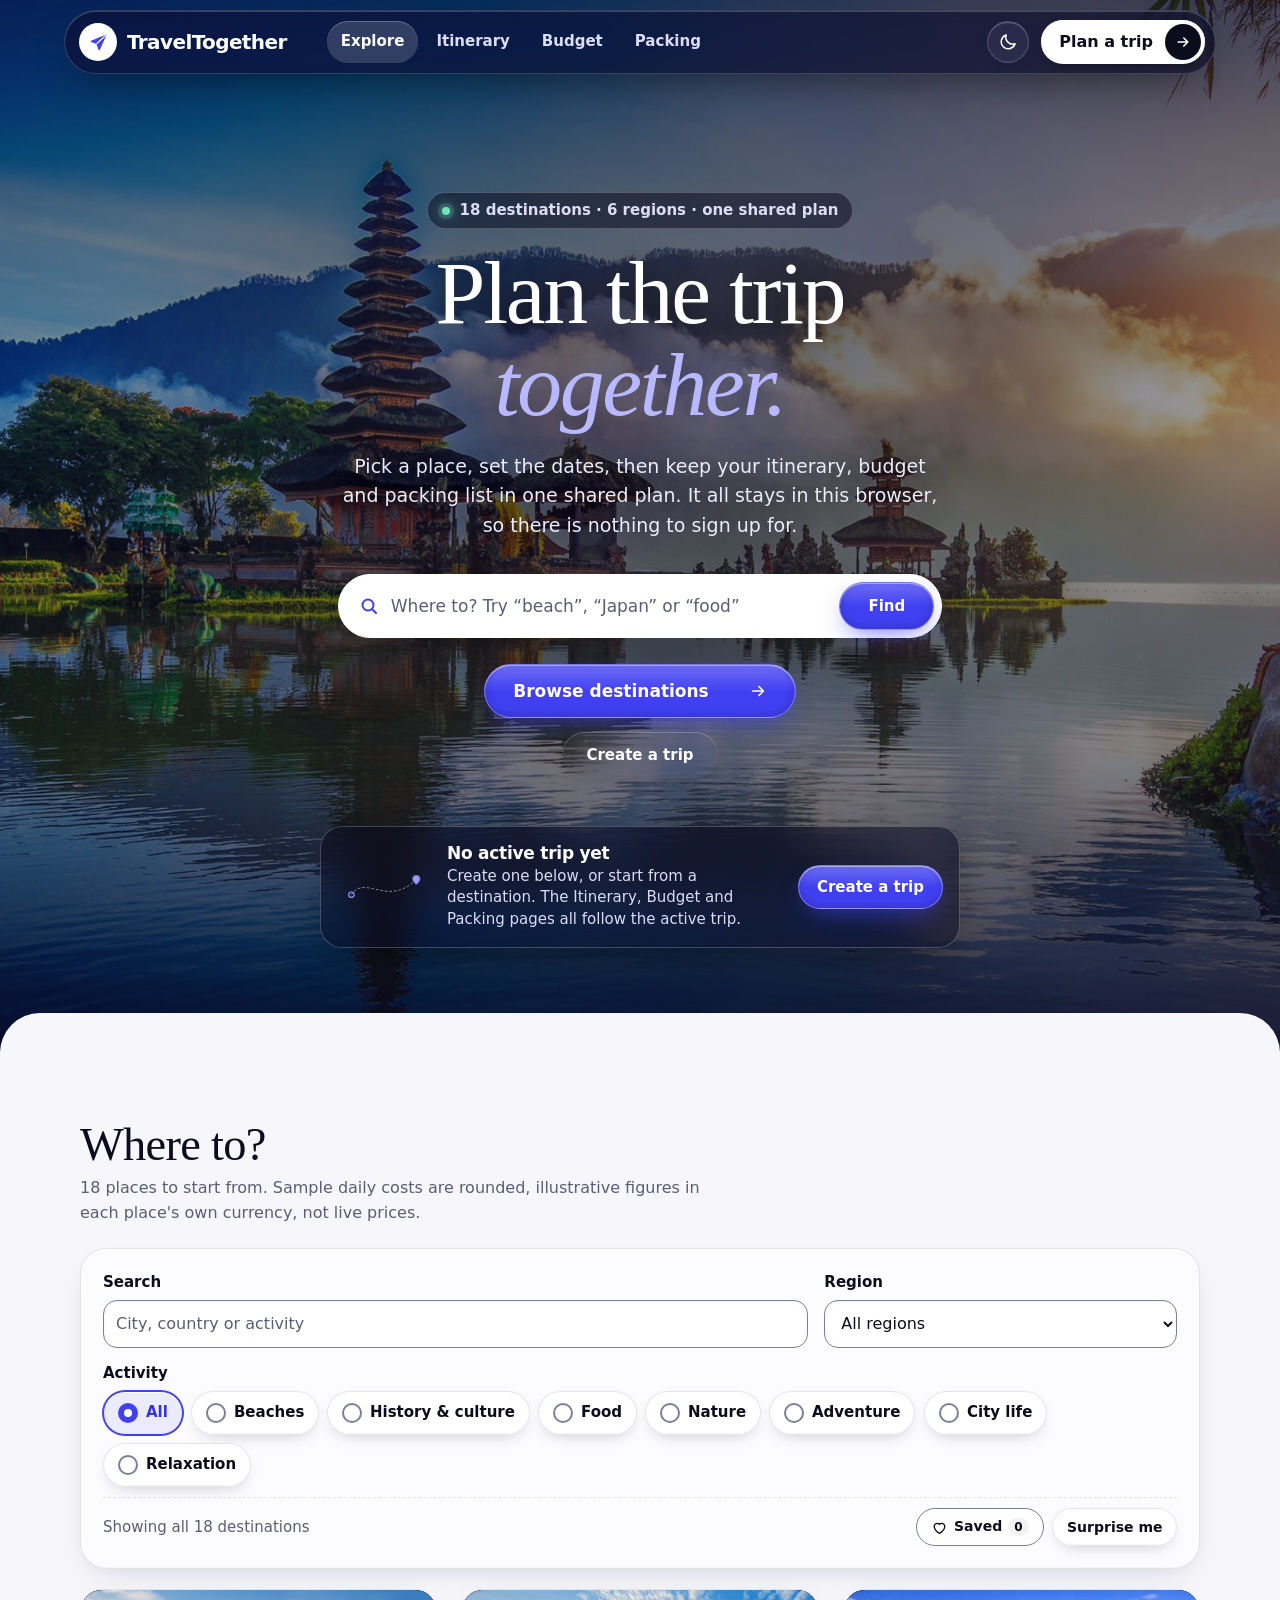
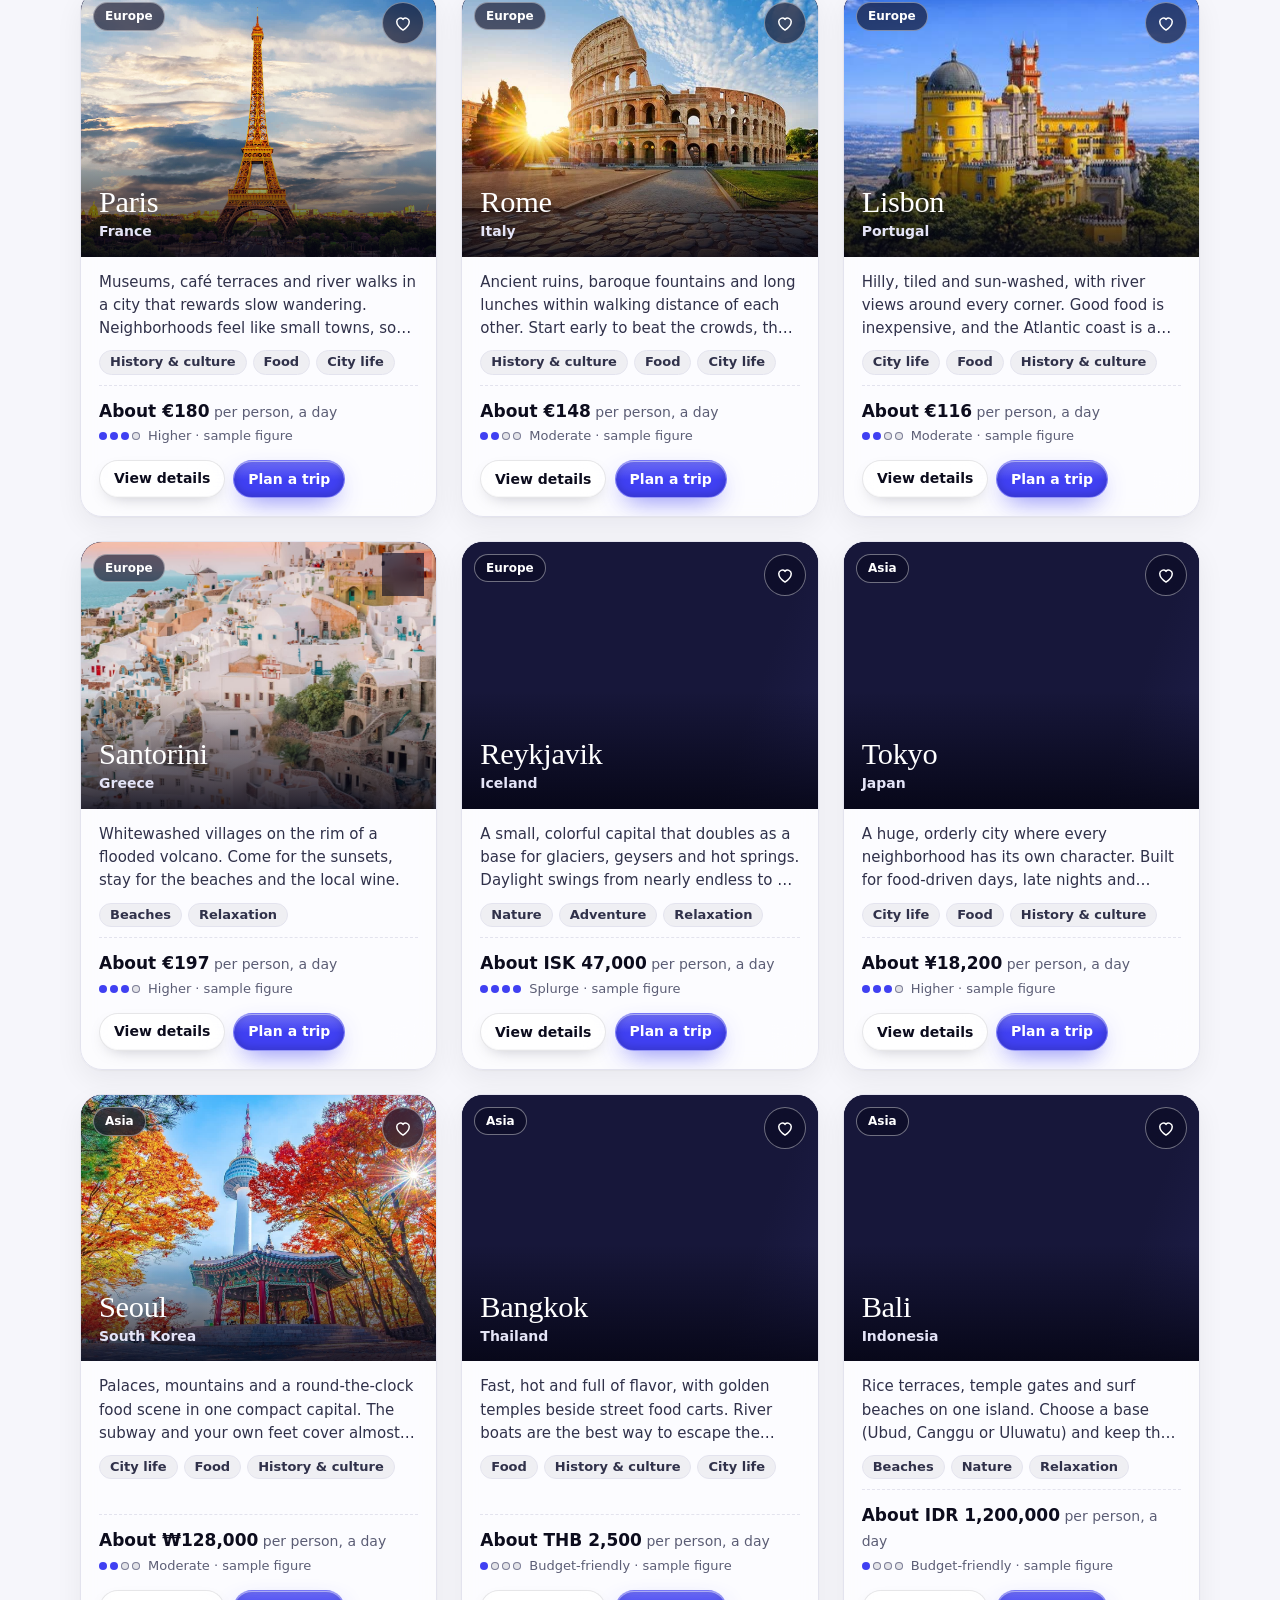
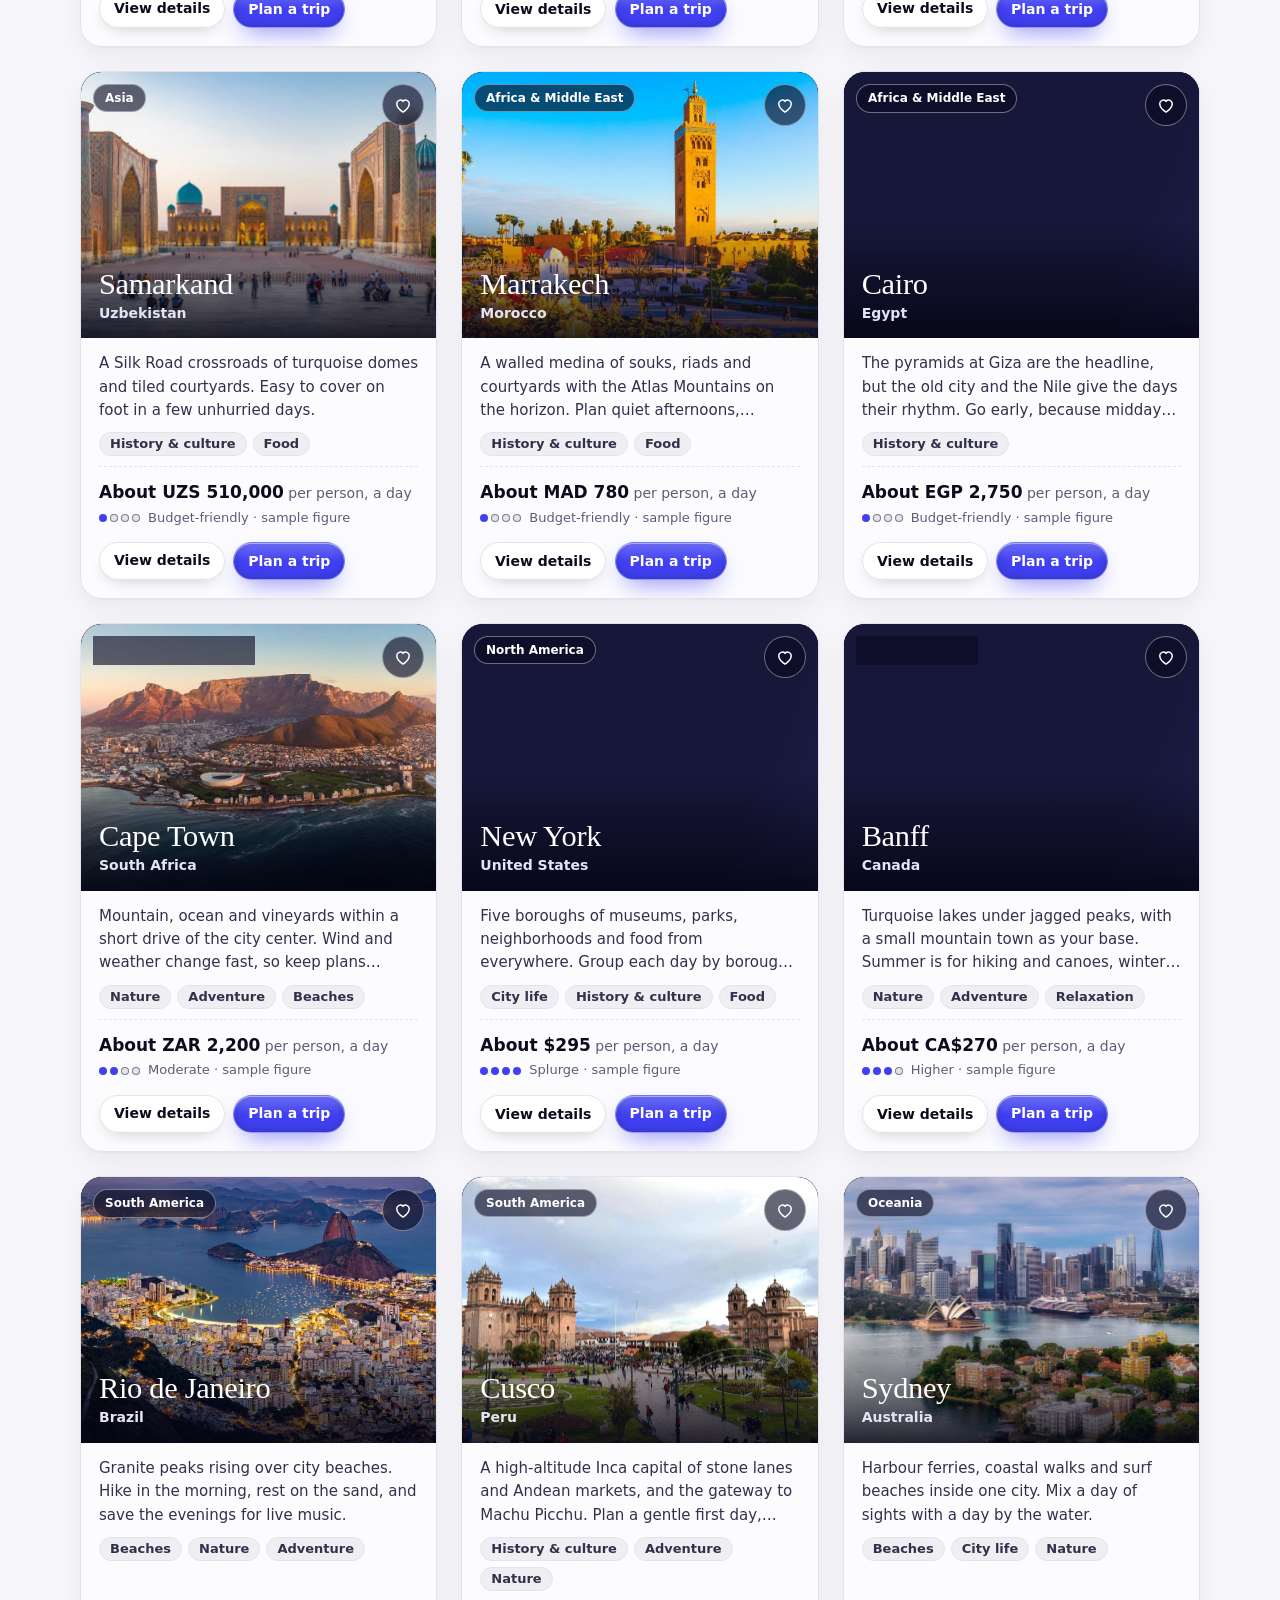
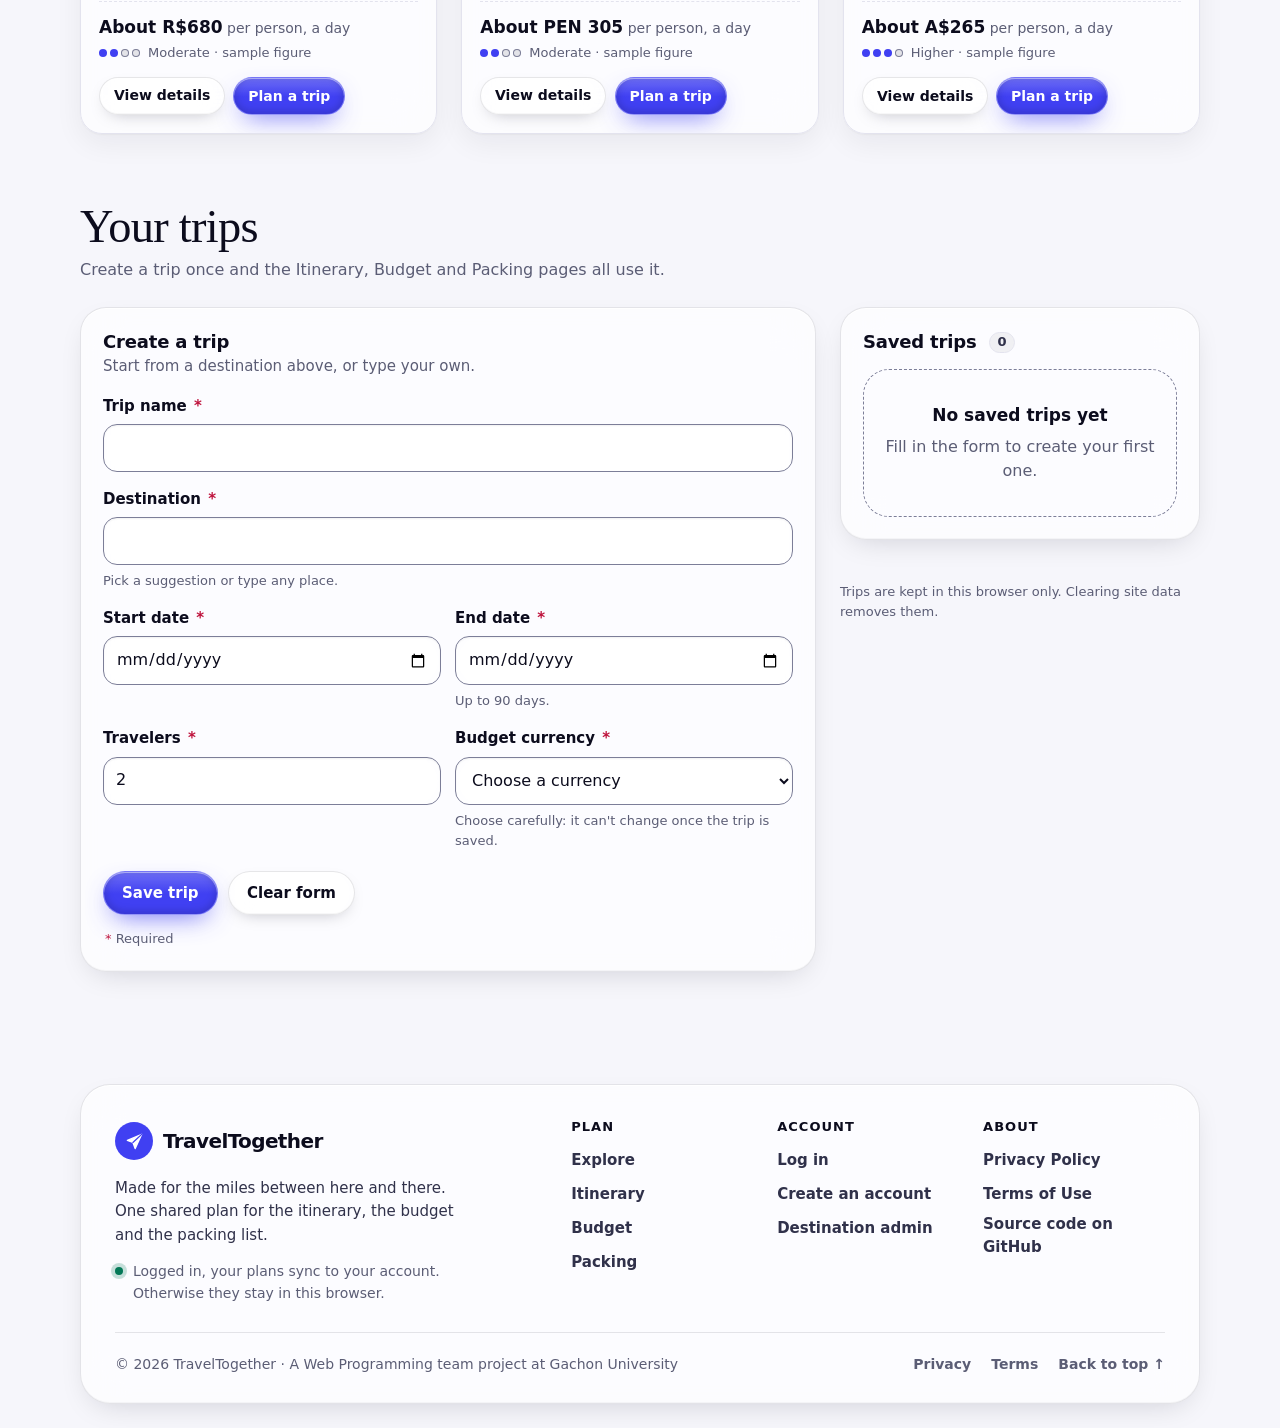
==== commit d9559776: "iPhone-style tab press: glass bubble slides to the tapped tab, then the page loads; prefetch on hove" ====
--- a/index.html
+++ b/index.html
@@ -8,7 +8,7 @@
     <meta name="description" content="Browse destinations with sample daily costs, then create the trip your itinerary, budget and packing list will share.">
     <title>Explore destinations · TravelTogether</title>
     <link rel="icon" type="image/svg+xml" href="./logo.svg">
-    <link rel="stylesheet" href="./destinations.css?v=0cf4f018d1">
+    <link rel="stylesheet" href="./destinations.css?v=82e3c6d467">
     <script>(function () {
   var theme = null;
   try { theme = window.localStorage.getItem("tp:theme"); } catch (error) {}
@@ -19,6 +19,7 @@
   var meta = document.querySelector('meta[name="theme-color"]');
   if (meta) meta.setAttribute("content", theme === "dark" ? "#060b18" : "#f8fafc");
 })();</script>
+    <script type="speculationrules">{"prefetch": [{"source": "document", "where": {"selector_matches": ".primary-nav a, .footer-links a, .header-cta, .brand"}, "eagerness": "moderate"}]}</script>
   </head>
   <body>
     <a class="skip-link" href="#main">Skip to main content</a>
@@ -332,6 +333,6 @@
         <p class="footer-legal"><a href="./privacy.html">Privacy</a><a href="./terms.html">Terms</a><a href="#main">Back to top ↑</a></p>
       </div>
     </footer>
-    <script src="./destinations.js?v=0d95e57591"></script>
+    <script src="./destinations.js?v=82866c89e7"></script>
   </body>
 </html>
--- a/destinations.css
+++ b/destinations.css
@@ -779,6 +779,34 @@
   select optgroup legend { padding: 6px 12px 2px; color: var(--muted); font-size: 0.75rem; font-weight: 750; letter-spacing: 0.06em; text-transform: uppercase; }
 }
 
+/* ---------- iPhone-style tab press: liquid glass bubble, then the page loads ---------- */
+.primary-nav { position: relative; isolation: isolate; }
+.primary-nav a { z-index: 1; transition: transform 0.18s cubic-bezier(0.3, 1.4, 0.5, 1), color 0.2s ease; }
+.primary-nav a.is-pressed { transform: scale(0.92); }
+.primary-nav a[aria-current="page"].is-pressed::after { background: rgba(255, 255, 255, 0.24); }
+.nav-lens {
+  position: absolute; z-index: 0; pointer-events: none; border-radius: 999px;
+  background: rgba(255, 255, 255, 0.2);
+  box-shadow: inset 0 1px 0 rgba(255, 255, 255, 0.5), inset 0 -1px 0 rgba(255, 255, 255, 0.1), 0 8px 22px -8px rgba(0, 0, 0, 0.55);
+  -webkit-backdrop-filter: blur(4px) saturate(170%) brightness(1.15); backdrop-filter: blur(4px) saturate(170%) brightness(1.15);
+}
+.lens-arrived .primary-nav a[aria-current="page"]::after { view-transition-name: none; }
+.primary-nav.lens-moving a[aria-current="page"]::after { opacity: 0; view-transition-name: none; }
+.primary-nav.lens-moving a[aria-current="page"] { color: var(--ink-2); }
+.primary-nav a.is-target { color: #ffffff; }
+/* loading: a light sweeps along the header bar, and the bubble breathes, until the next page shows */
+.header-inner { position: relative; }
+.header-inner::after {
+  content: ""; position: absolute; left: 28px; right: 28px; bottom: -1px; height: 2px; border-radius: 2px; pointer-events: none;
+  background: linear-gradient(90deg, transparent, #b8b8ff 45%, #ffffff 50%, #b8b8ff 55%, transparent) 0 0 / 40% 100% no-repeat;
+  opacity: 0; transition: opacity 0.2s ease;
+}
+.is-navigating .header-inner::after { opacity: 1; animation: nav-loading 1.1s cubic-bezier(0.45, 0, 0.55, 1) infinite; }
+.is-navigating .nav-lens { animation: lens-breathe 1.1s ease-in-out 0.42s infinite; }
+@keyframes nav-loading { from { background-position: -60% 0; } to { background-position: 160% 0; } }
+@keyframes lens-breathe { 50% { background-color: rgba(255, 255, 255, 0.3); box-shadow: inset 0 1px 0 rgba(255, 255, 255, 0.6), inset 0 -1px 0 rgba(255, 255, 255, 0.12), 0 0 18px -2px rgba(184, 184, 255, 0.55); } }
+@media (forced-colors: active) { .nav-lens { outline: 2px solid Highlight; } }
+
 /* ==========================================================================
    Explore (index.html)
    ========================================================================== */
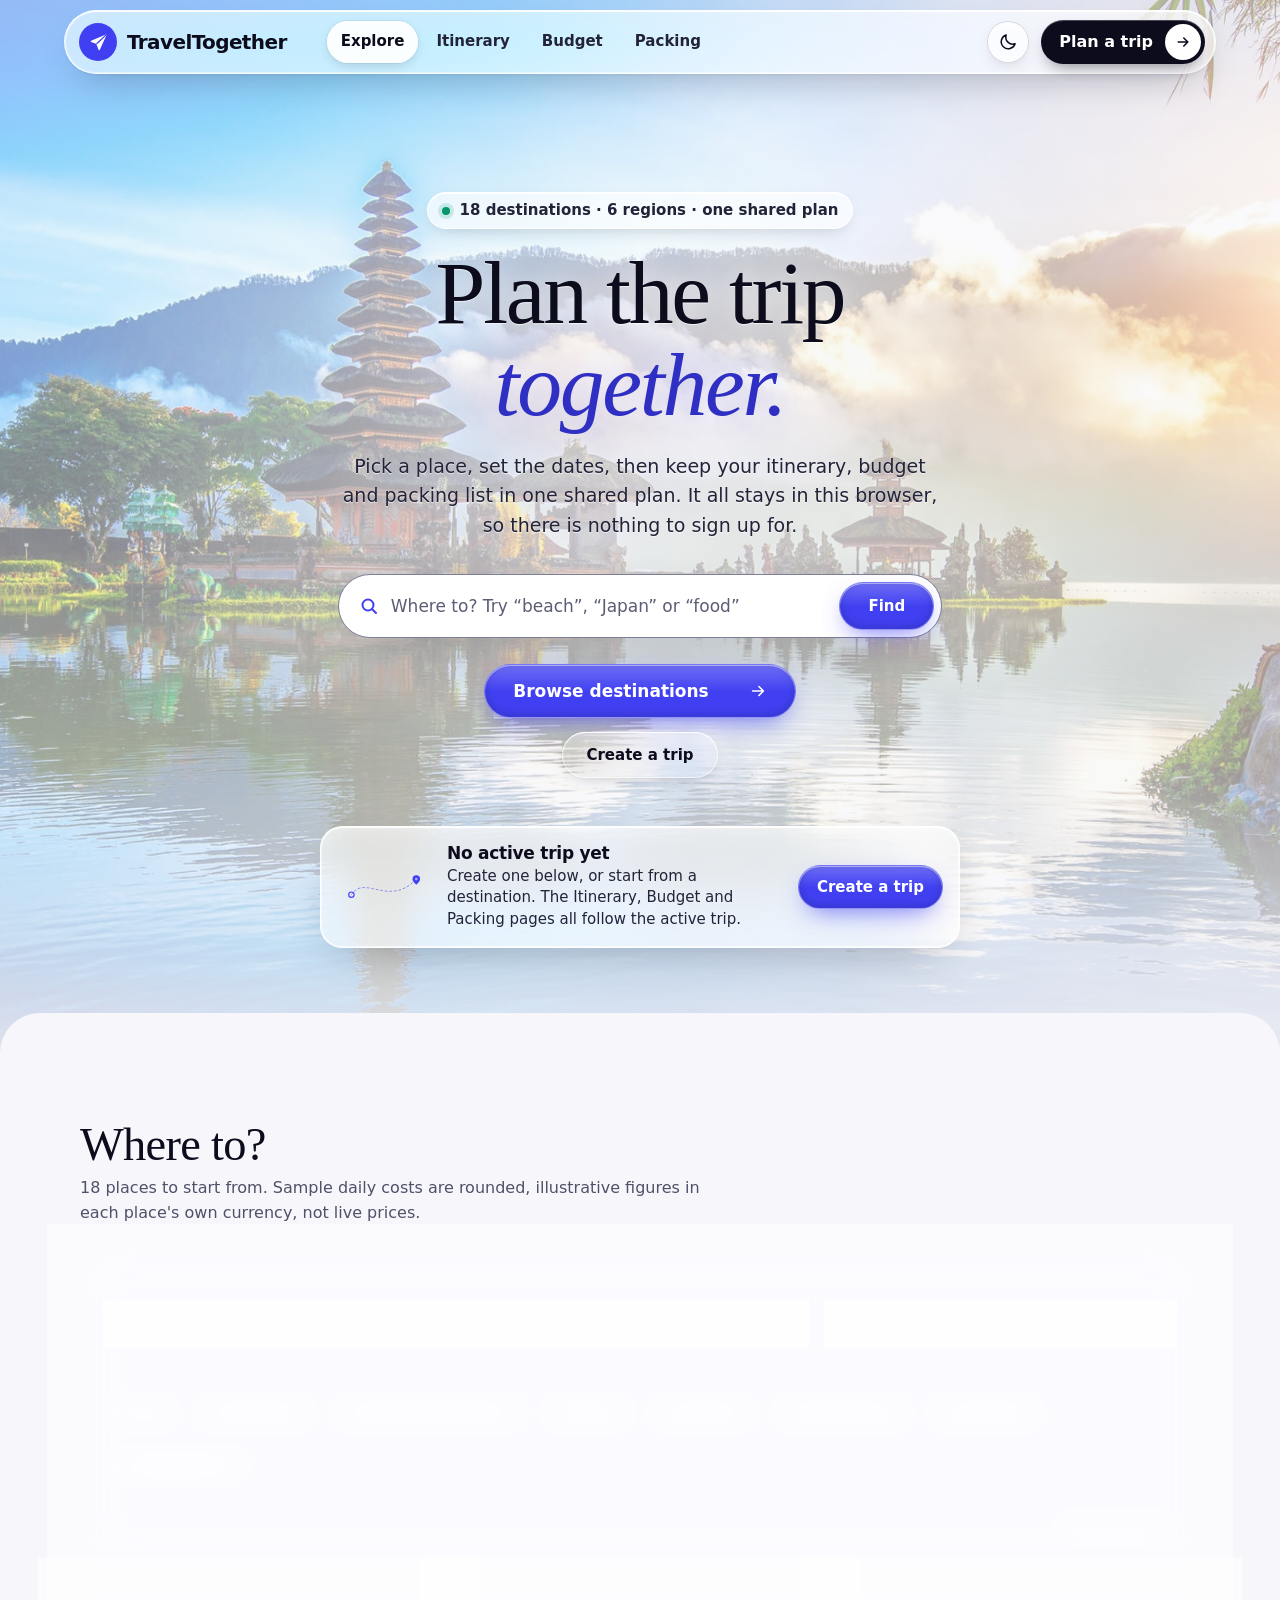
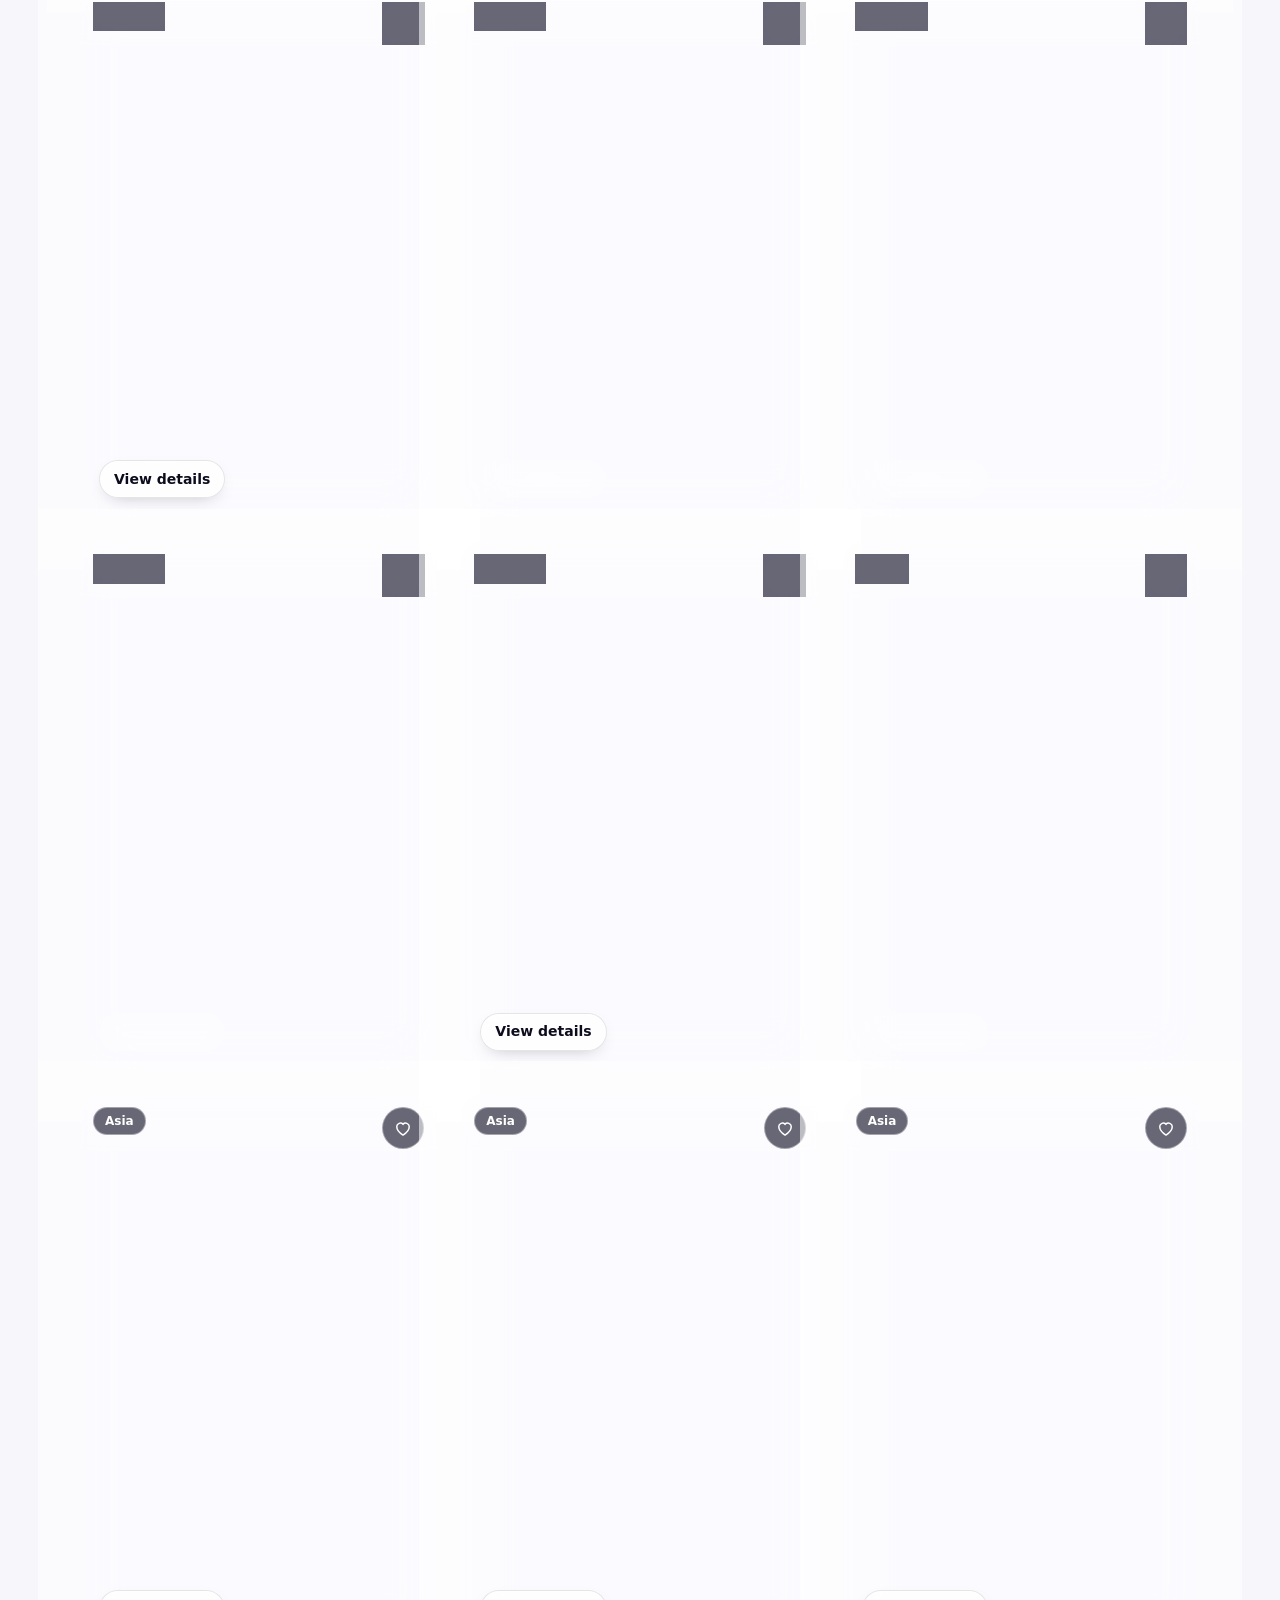
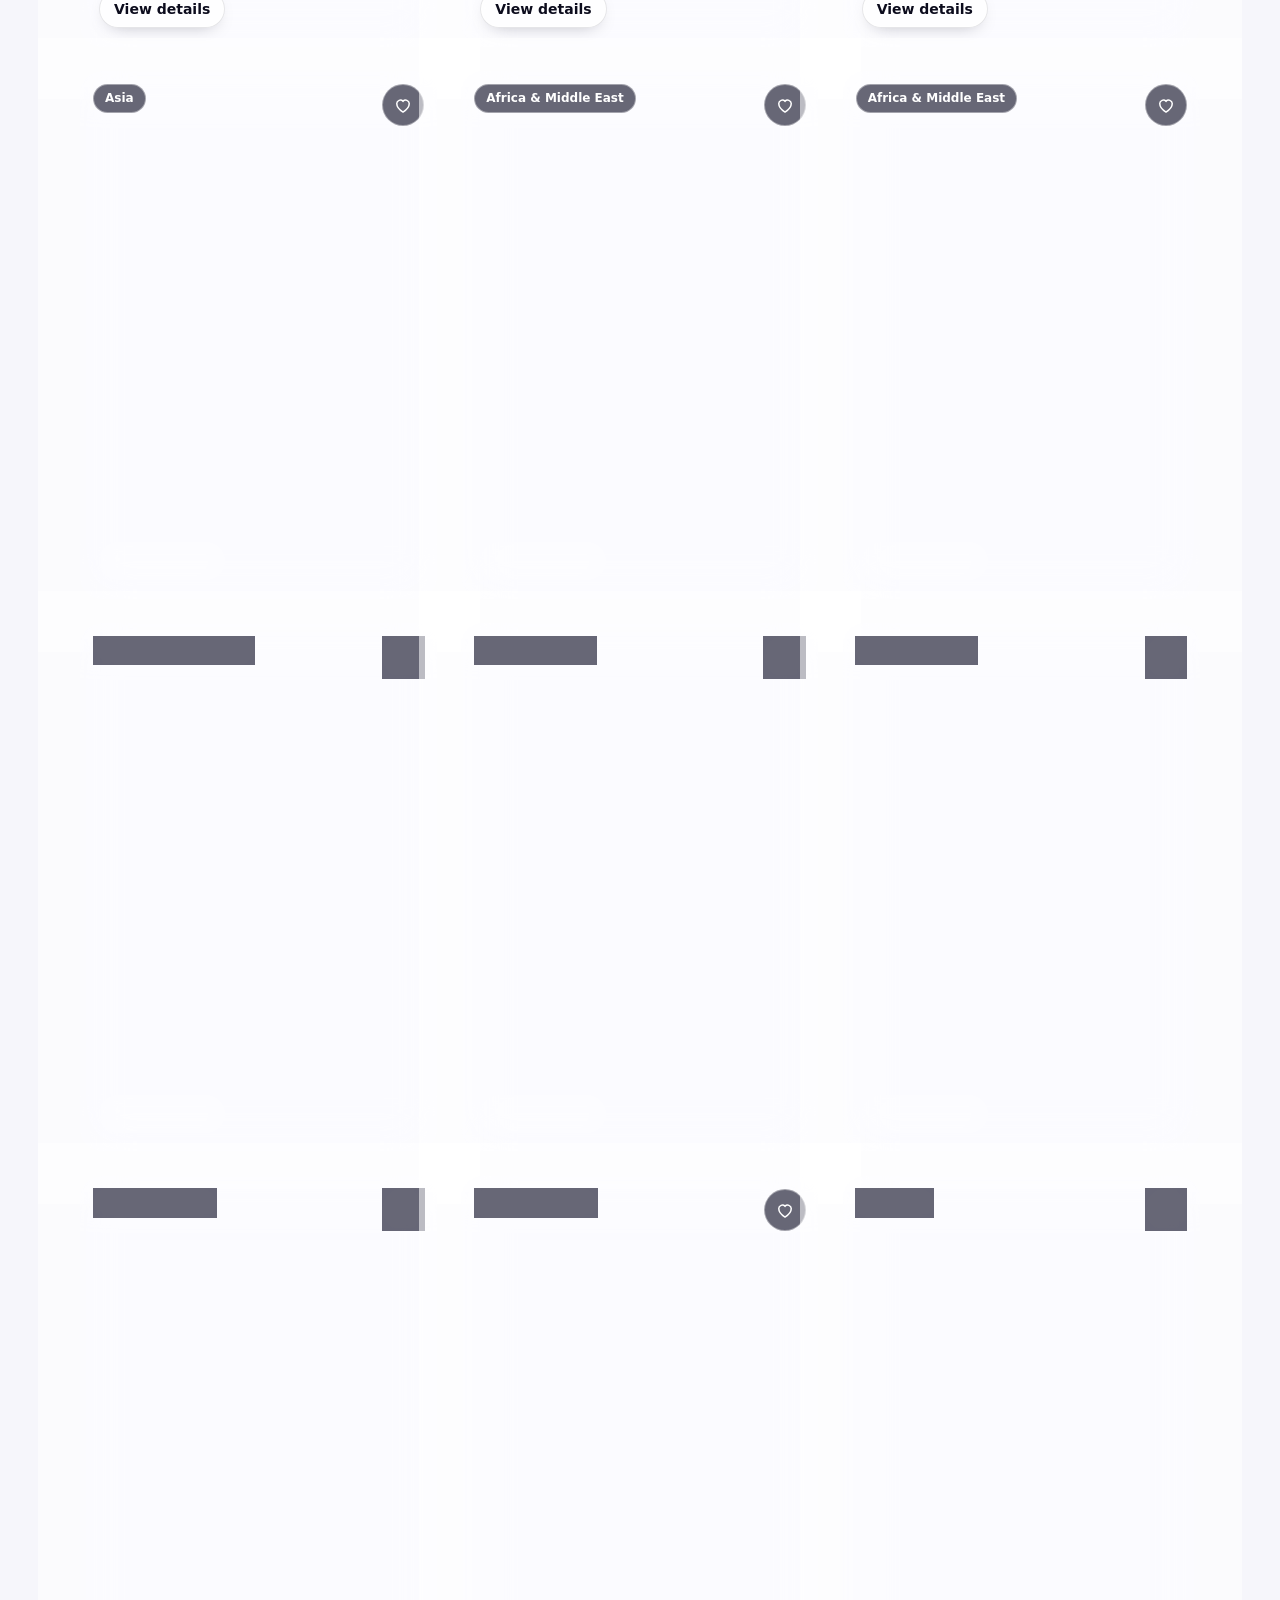
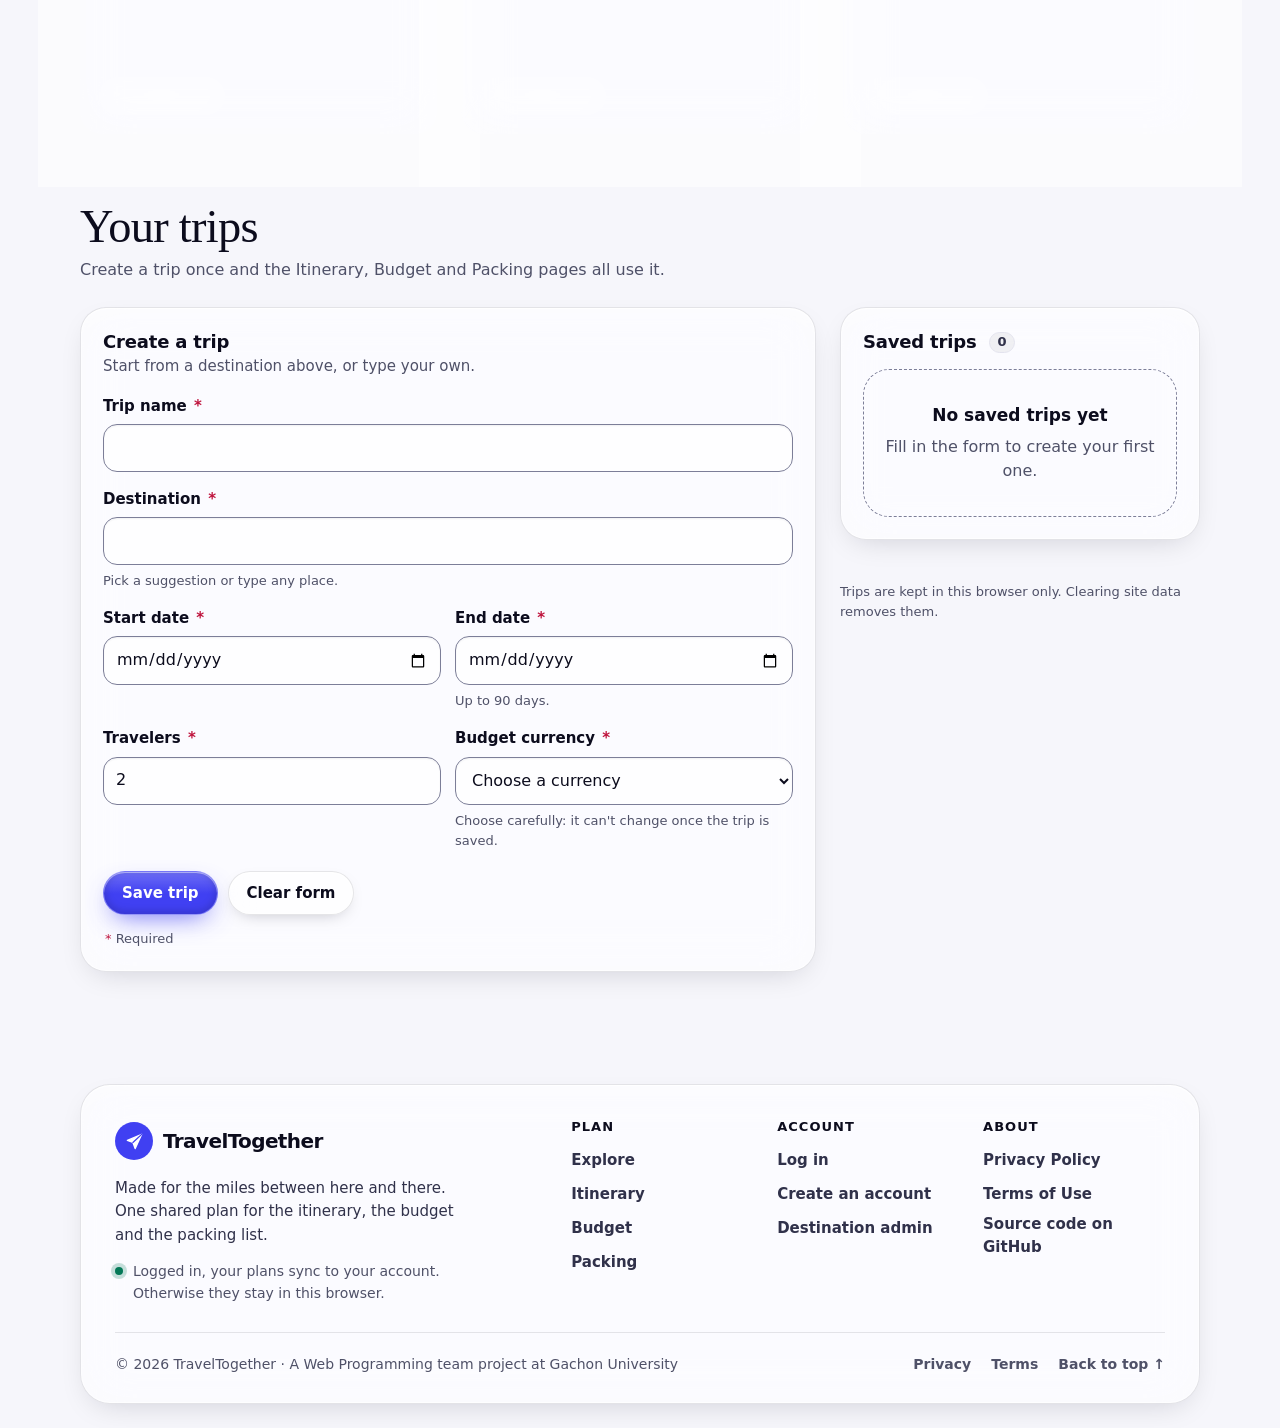
==== commit 7638f358: "Light theme reaches the photo bands and header; deeper Liquid Glass (edge light, inner glow, cursor " ====
--- a/index.html
+++ b/index.html
@@ -8,7 +8,7 @@
     <meta name="description" content="Browse destinations with sample daily costs, then create the trip your itinerary, budget and packing list will share.">
     <title>Explore destinations · TravelTogether</title>
     <link rel="icon" type="image/svg+xml" href="./logo.svg">
-    <link rel="stylesheet" href="./destinations.css?v=82e3c6d467">
+    <link rel="stylesheet" href="./destinations.css?v=dab8c19eb5">
     <script>(function () {
   var theme = null;
   try { theme = window.localStorage.getItem("tp:theme"); } catch (error) {}
@@ -333,6 +333,6 @@
         <p class="footer-legal"><a href="./privacy.html">Privacy</a><a href="./terms.html">Terms</a><a href="#main">Back to top ↑</a></p>
       </div>
     </footer>
-    <script src="./destinations.js?v=82866c89e7"></script>
+    <script src="./destinations.js?v=83ad51fd1a"></script>
   </body>
 </html>
--- a/destinations.css
+++ b/destinations.css
@@ -808,6 +808,83 @@
 @media (forced-colors: active) { .nav-lens { outline: 2px solid Highlight; } }
 
 /* ==========================================================================
+   Light theme: the photo bands and the header turn light as well (bright, airy
+   glass), instead of staying dark in both themes.
+   ========================================================================== */
+:root:not([data-theme="dark"]) {
+  --muted: #4f5168;   /* a touch darker so it stays readable over the brightest part of the wallpaper */
+  --band:
+    linear-gradient(180deg, rgba(246, 246, 251, 0.62) 0%, rgba(246, 246, 251, 0.68) 70%, rgba(246, 246, 251, 0.86) 100%),
+    url("./hero.jpg") center 58% / cover no-repeat, #eceef8;
+}
+:root:not([data-theme="dark"]) :is(.site-header, .hero, .page-heading, .empty-trip) {
+  color-scheme: light;
+  --surface: rgba(255, 255, 255, 0.56); --surface-2: rgba(12, 12, 29, 0.06); --surface-3: rgba(12, 12, 29, 0.11);
+  --ink: #0c0c1d; --ink-2: #222339; --muted: #2e3047;
+  --line: rgba(12, 12, 29, 0.12); --line-strong: #64668a;
+  --teal: #4040f2; --teal-ink: #2f2fc4; --teal-soft: rgba(64, 64, 242, 0.13);
+  --btn-bg: #4040f2; --btn-bg-hover: #3030d8; --btn-fg: #ffffff;
+  --violet: #6d28d9; --violet-soft: #ede9fe; --amber: #92400e; --amber-soft: #fef3c7;
+  --danger: #be123c; --danger-soft: #ffe4e6; --ok: #047857; --ok-soft: #d1fae5;
+  --info: #0369a1; --info-soft: #e0f2fe; --focus: #4040f2;
+  --glass-edge: rgba(12, 12, 29, 0.1);
+  --glass-shine: inset 0 1px 1px rgba(255, 255, 255, 0.95), inset 0 -1px 1px rgba(255, 255, 255, 0.4), inset 0 0 0 1px rgba(255, 255, 255, 0.4), inset 0 18px 30px -24px rgba(255, 255, 255, 0.8);
+  --glass-drop: 0 14px 34px -14px rgba(12, 12, 29, 0.24);
+}
+:root:not([data-theme="dark"]) .empty-trip p { color: var(--ink-2); }
+:root:not([data-theme="dark"]) .page-heading .button-secondary { background-color: var(--surface); border-color: var(--glass-edge); }
+:root:not([data-theme="dark"]) .page-heading .button-secondary:hover { background-color: rgba(255, 255, 255, 0.8); }
+
+/* the header capsule: white glass */
+:root:not([data-theme="dark"]) .header-inner {
+  background: rgba(255, 255, 255, 0.6); border-color: rgba(255, 255, 255, 0.85);
+  box-shadow: inset 0 1px 1px #ffffff, inset 0 0 0 1px rgba(255, 255, 255, 0.4), 0 16px 40px -18px rgba(12, 12, 29, 0.35), 0 1px 3px rgba(12, 12, 29, 0.06);
+}
+:root:not([data-theme="dark"]).scrolled .header-inner { background: rgba(255, 255, 255, 0.76); }
+:root:not([data-theme="dark"]) .brand { color: var(--ink); }
+:root:not([data-theme="dark"]) .site-header .brand-mark { background: #4040f2; }
+:root:not([data-theme="dark"]) .site-header .brand-mark svg { fill: #ffffff; stroke: #ffffff; }
+:root:not([data-theme="dark"]) .site-header .brand-mark svg path + path { stroke: #4040f2; }
+:root:not([data-theme="dark"]) .primary-nav a:hover { color: var(--ink); background: rgba(12, 12, 29, 0.05); }
+:root:not([data-theme="dark"]) .primary-nav a[aria-current="page"],
+:root:not([data-theme="dark"]) .primary-nav a.is-target { color: var(--ink); }
+:root:not([data-theme="dark"]) .primary-nav.lens-moving a[aria-current="page"] { color: var(--ink-2); }
+:root:not([data-theme="dark"]) .primary-nav a[aria-current="page"]::after,
+:root:not([data-theme="dark"]) .nav-lens {
+  background: rgba(255, 255, 255, 0.92);
+  box-shadow: inset 0 1px 0 #ffffff, 0 0 0 1px rgba(12, 12, 29, 0.05), 0 4px 14px -4px rgba(12, 12, 29, 0.22);
+}
+:root:not([data-theme="dark"]) .theme-toggle { color: var(--ink); border-color: rgba(12, 12, 29, 0.14); }
+:root:not([data-theme="dark"]) .theme-toggle:hover { color: var(--ink); background-color: rgba(255, 255, 255, 0.85); }
+:root:not([data-theme="dark"]) .account-login, :root:not([data-theme="dark"]) .account-button { color: var(--ink); border-color: rgba(12, 12, 29, 0.14); }
+:root:not([data-theme="dark"]) .account-login:hover, :root:not([data-theme="dark"]) .account-button:hover { background-color: rgba(255, 255, 255, 0.85); }
+:root:not([data-theme="dark"]) .header-cta { background: #0c0c1d; color: #ffffff; box-shadow: inset 0 1px 0 rgba(255, 255, 255, 0.25), 0 8px 18px -8px rgba(12, 12, 29, 0.6); }
+:root:not([data-theme="dark"]) .header-cta:hover { background: #26273d; }
+:root:not([data-theme="dark"]) .header-cta-arrow { background: #ffffff; }
+:root:not([data-theme="dark"]) .header-cta svg { stroke: #0c0c1d; }
+:root:not([data-theme="dark"]) .site-header :focus-visible { outline-color: #4040f2; }
+:root:not([data-theme="dark"]) .header-inner::after { background-image: linear-gradient(90deg, transparent, #8f8fff 45%, #4040f2 50%, #8f8fff 55%, transparent); }
+
+/* ==========================================================================
+   Deeper Liquid Glass: light catches every glass edge, a soft inner glow sits
+   under the top edge, and a highlight follows the cursor across glass.
+   ========================================================================== */
+:root {
+  --surface: rgba(255, 255, 255, 0.56);
+  --glass-blur: blur(24px) saturate(200%);
+  --glass-shine: inset 0 1px 1px rgba(255, 255, 255, 0.95), inset 0 -1px 1px rgba(255, 255, 255, 0.4), inset 0 0 0 1px rgba(255, 255, 255, 0.4), inset 0 18px 30px -24px rgba(255, 255, 255, 0.8);
+}
+:root[data-theme="dark"], :root[data-theme="dark"] :is(.site-header, .hero, .page-heading, .empty-trip) {
+  --glass-shine: inset 0 1px 1px rgba(255, 255, 255, 0.3), inset 0 -1px 1px rgba(255, 255, 255, 0.08), inset 0 0 0 1px rgba(255, 255, 255, 0.05), inset 0 18px 30px -24px rgba(255, 255, 255, 0.18);
+}
+/* the cursor highlight (set by script on mouse devices only) */
+.glint { --glint-layer: radial-gradient(240px circle at var(--gx, 50%) var(--gy, 50%), rgba(255, 255, 255, 0.2), rgba(255, 255, 255, 0.06) 40%, transparent 70%); }
+:root[data-theme="dark"] .glint { --glint-layer: radial-gradient(240px circle at var(--gx, 50%) var(--gy, 50%), rgba(255, 255, 255, 0.11), rgba(255, 255, 255, 0.03) 40%, transparent 70%); }
+:root .glint:not(.button-primary):not(.hero-search) { background-image: var(--glint-layer) !important; }
+:root .button-primary.glint { background-image: var(--glint-layer), linear-gradient(180deg, rgba(255, 255, 255, 0.24), rgba(255, 255, 255, 0) 52%) !important; }
+@media (prefers-reduced-transparency: reduce) { :root .glint:not(.button-primary):not(.hero-search) { background-image: none !important; } }
+
+/* ==========================================================================
    Explore (index.html)
    ========================================================================== */
 .hero {
@@ -1229,3 +1306,32 @@
 /* room for the floating header over the photo */
 .hero { padding-top: calc(clamp(72px, 12vh, 132px) + var(--header-h)); }
 @media (max-width: 720px) { .hero { padding-top: calc(56px + var(--header-h)); } }
+
+/* ---------- light theme: a bright, milky photo with dark type ---------- */
+:root:not([data-theme="dark"]) .hero::before {
+  background:
+    linear-gradient(180deg, rgba(246, 246, 251, 0.6) 0%, rgba(246, 246, 251, 0.5) 40%, rgba(246, 246, 251, 0.58) 72%, rgba(246, 246, 251, 0.9) 100%),
+    radial-gradient(58% 52% at 50% 44%, rgba(246, 246, 251, 0.55), transparent 78%),
+    url("./hero.jpg") center 40% / cover no-repeat,
+    #eceef8;
+}
+:root:not([data-theme="dark"]) .hero h1, :root:not([data-theme="dark"]) .hero-copy .lede { text-shadow: 0 1px 1px rgba(255, 255, 255, 0.7), 0 2px 30px rgba(255, 255, 255, 0.85); }
+:root:not([data-theme="dark"]) .hero h1 em { text-shadow: 0 0 40px rgba(64, 64, 242, 0.28), 0 2px 30px rgba(255, 255, 255, 0.8); }
+:root:not([data-theme="dark"]) .hero-copy .lede { color: var(--ink-2); }
+:root:not([data-theme="dark"]) .hero-eyebrow { background: rgba(255, 255, 255, 0.6); border-color: rgba(255, 255, 255, 0.9); color: var(--ink-2); box-shadow: inset 0 1px 0 #ffffff, 0 6px 18px -8px rgba(12, 12, 29, 0.25); }
+:root:not([data-theme="dark"]) .hero-eyebrow::before { background: #059669; box-shadow: 0 0 0 4px rgba(5, 150, 105, 0.16); }
+:root:not([data-theme="dark"]) .hero-actions .button-secondary { color: var(--ink); text-shadow: none; }
+:root:not([data-theme="dark"]) .hero-actions .button-secondary:hover { background-color: rgba(255, 255, 255, 0.82); }
+:root:not([data-theme="dark"]) .hero .hero-empty { background: rgba(255, 255, 255, 0.58); border-color: rgba(255, 255, 255, 0.9); box-shadow: var(--glass-shine), 0 20px 50px -24px rgba(12, 12, 29, 0.35); }
+:root:not([data-theme="dark"]) .hero .hero-empty p { color: var(--ink-2); }
+:root:not([data-theme="dark"]) .hero .hero-empty-art { color: rgba(64, 64, 242, 0.6); }
+:root:not([data-theme="dark"]) .hero-search { border-color: #7d7f97; box-shadow: inset 0 1px 0 #ffffff, 0 24px 60px -22px rgba(12, 12, 29, 0.45); }
+/* dark theme on phones: the text spans the whole width, so the shade behind it does too */
+@media (max-width: 720px) {
+  :root[data-theme="dark"] .hero::before {
+    background:
+      linear-gradient(180deg, rgba(7, 7, 28, 0.74) 0%, rgba(7, 7, 28, 0.6) 38%, rgba(7, 7, 28, 0.62) 70%, rgba(7, 7, 28, 0.88) 100%),
+      url("./hero.jpg") center 40% / cover no-repeat,
+      var(--band-color);
+  }
+}
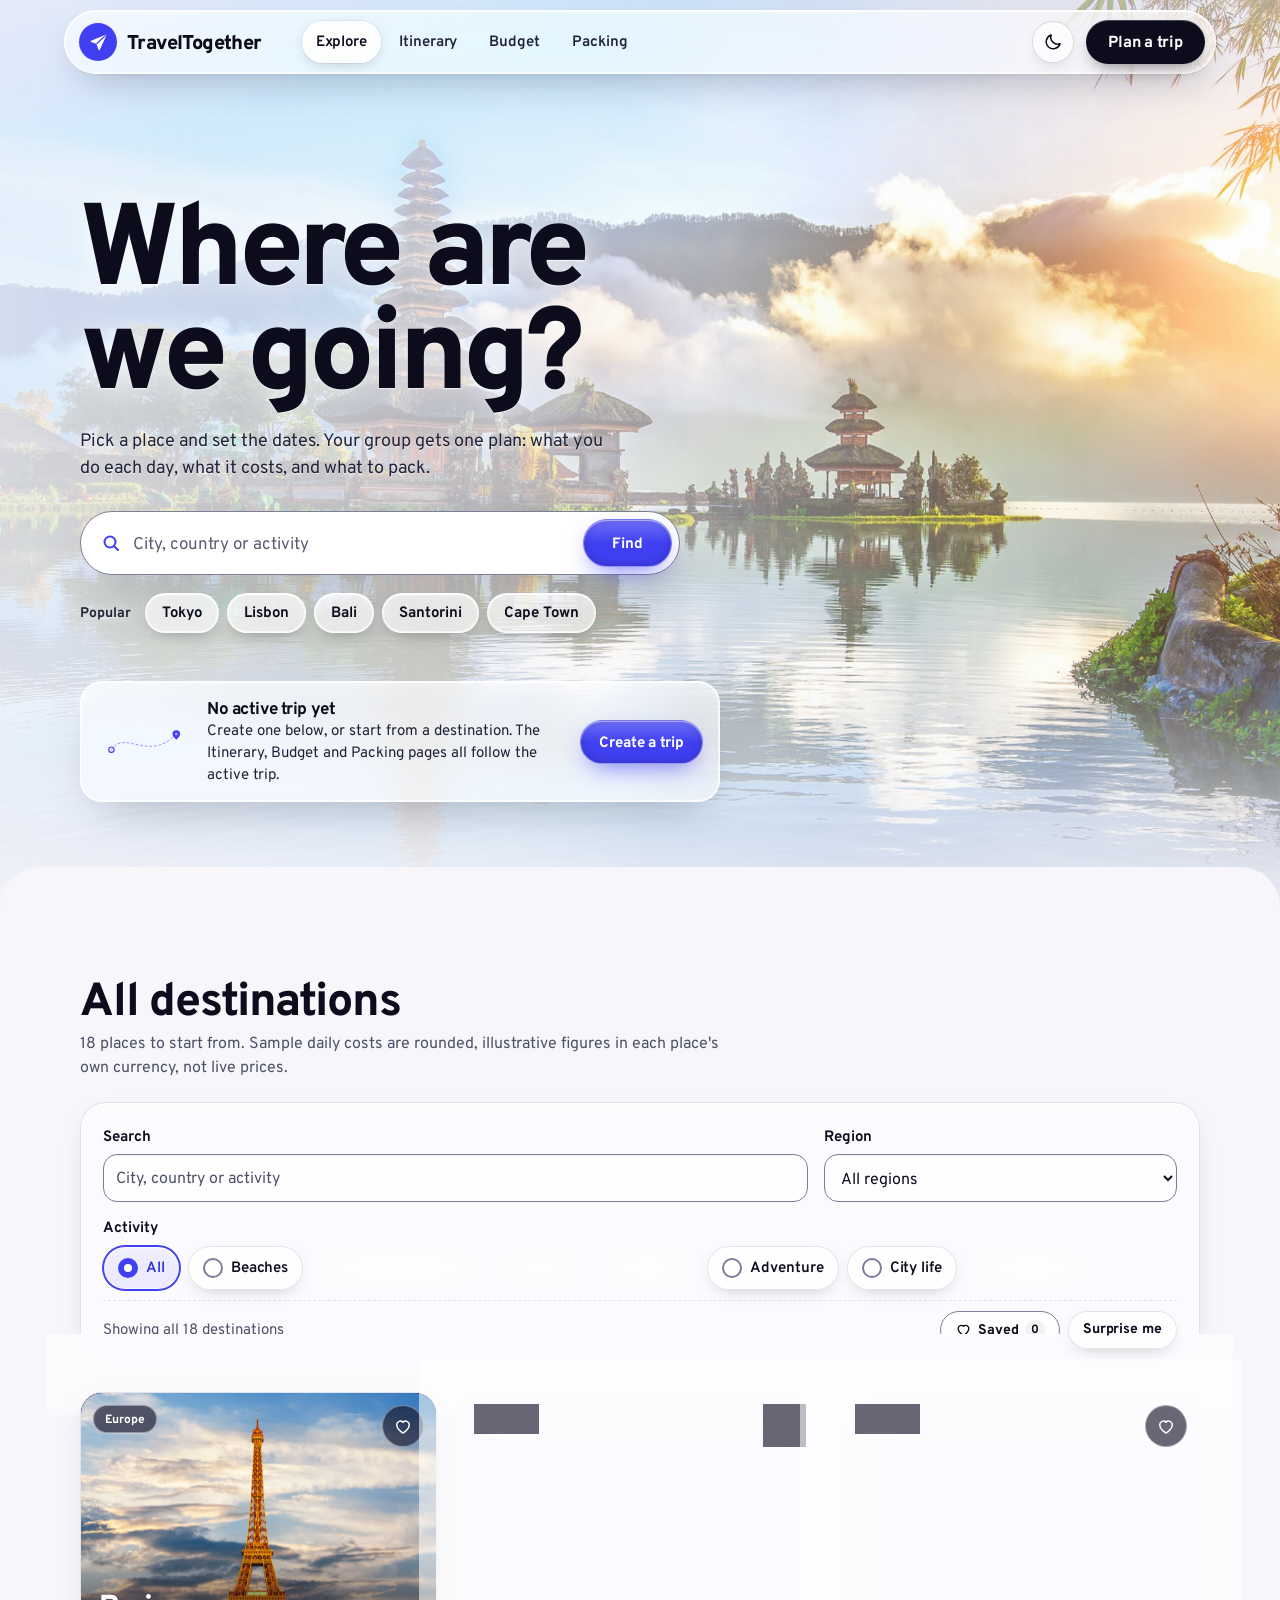
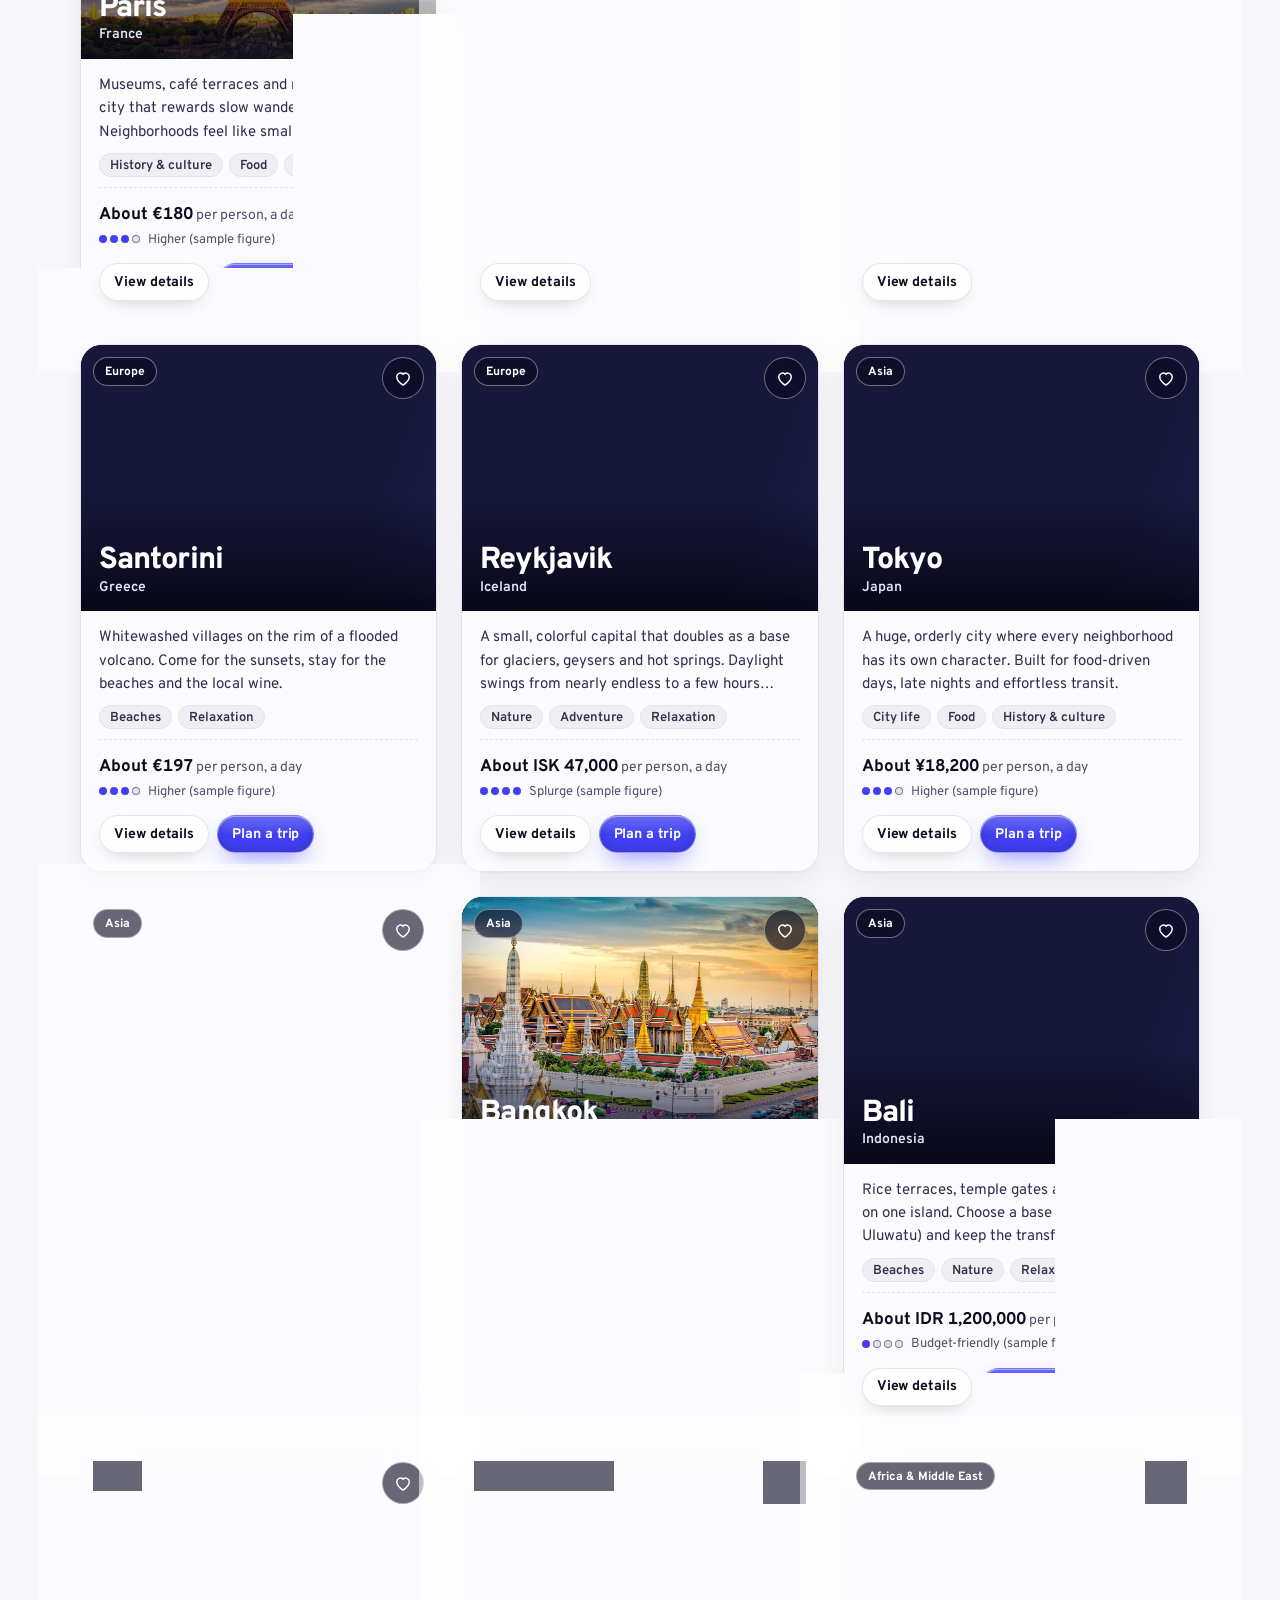
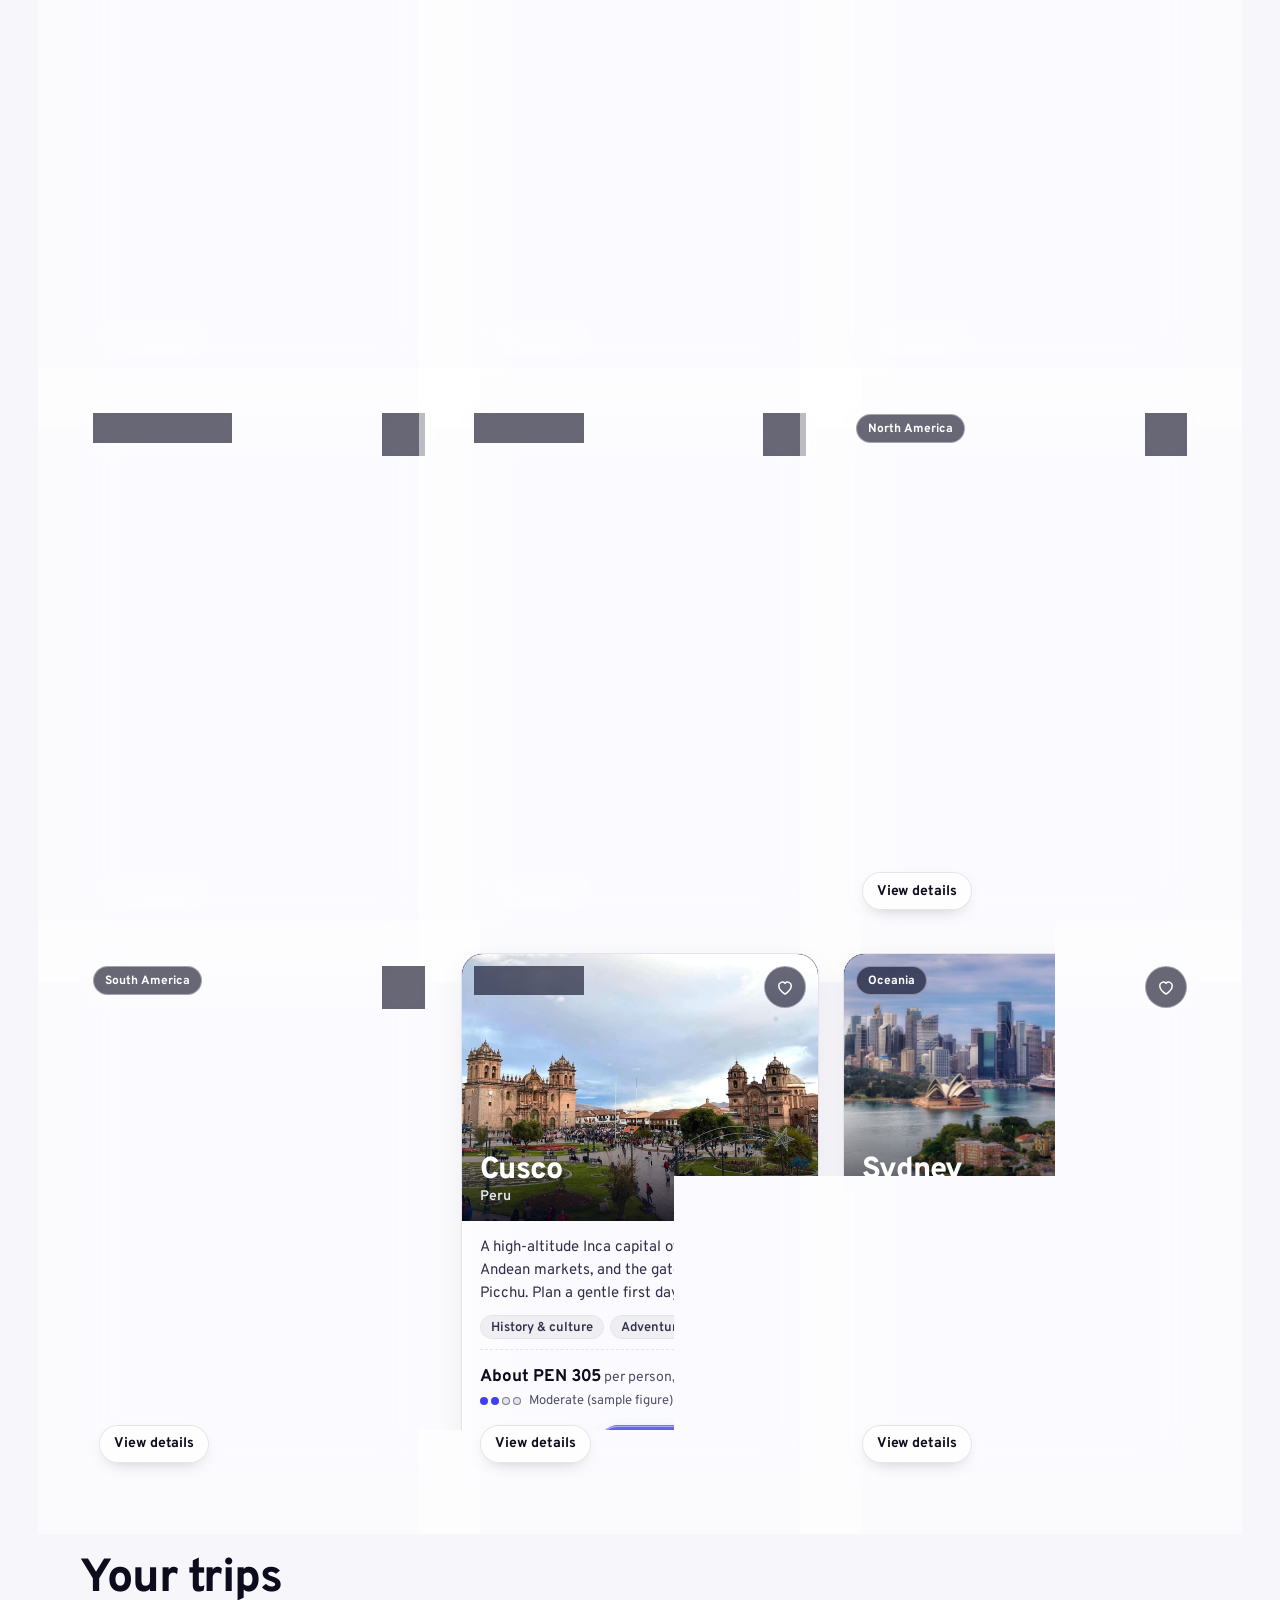
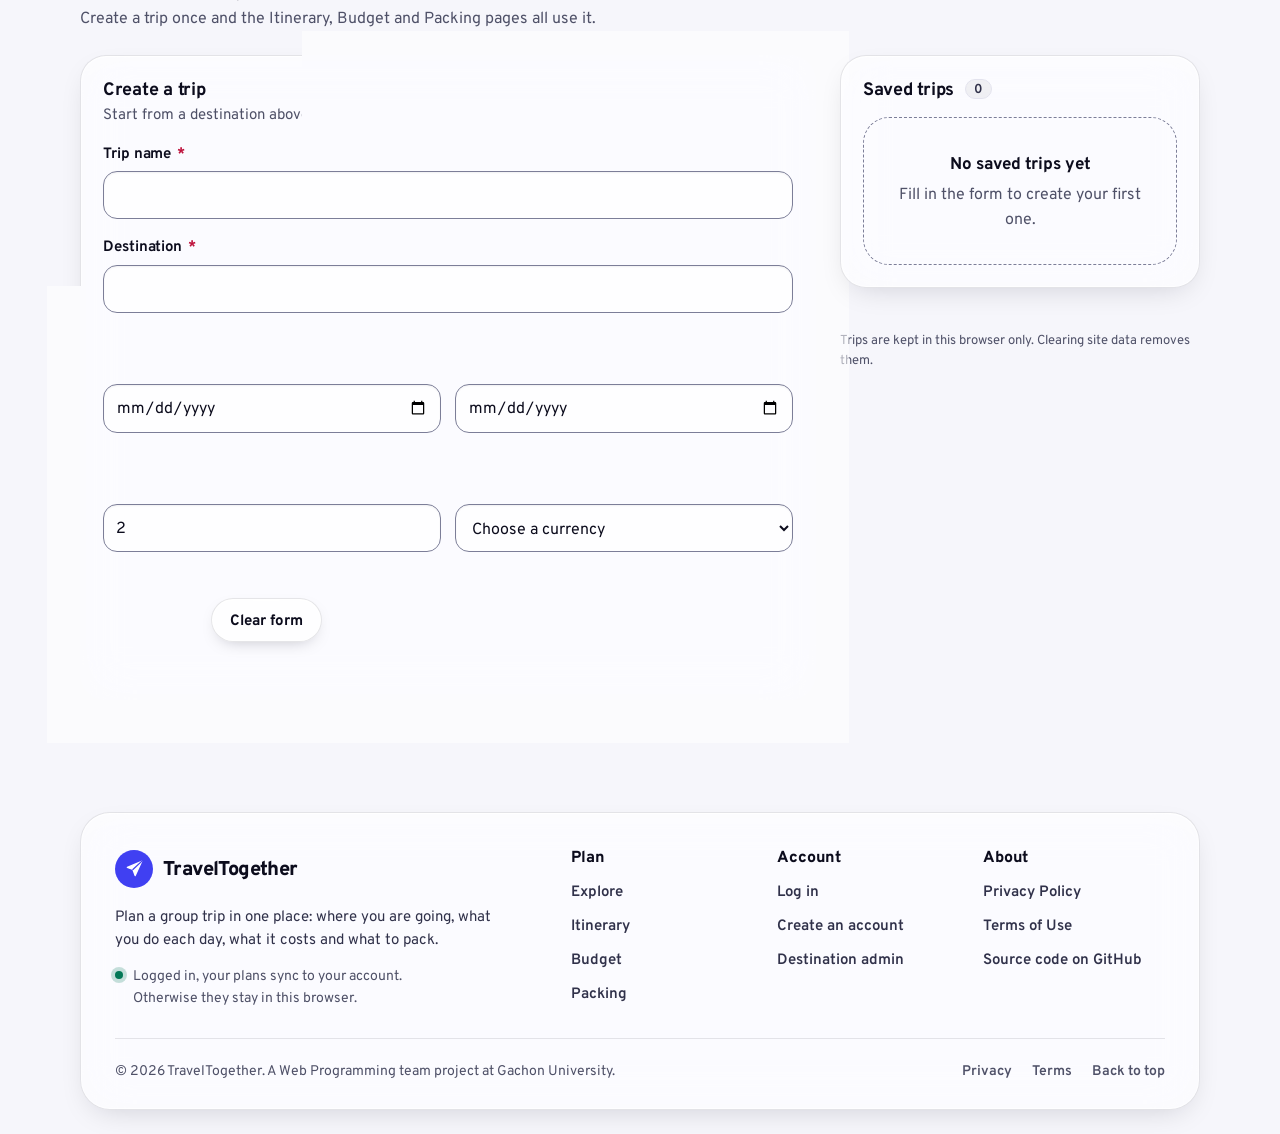
==== commit 6b67a676: "Design pass: wayfinding type (Overpass), signage hero with destination picks, template tells removed" ====
--- a/index.html
+++ b/index.html
@@ -8,7 +8,8 @@
     <meta name="description" content="Browse destinations with sample daily costs, then create the trip your itinerary, budget and packing list will share.">
     <title>Explore destinations · TravelTogether</title>
     <link rel="icon" type="image/svg+xml" href="./logo.svg">
-    <link rel="stylesheet" href="./destinations.css?v=dab8c19eb5">
+    <link rel="preload" href="./fonts/overpass.woff" as="font" type="font/woff" crossorigin>
+    <link rel="stylesheet" href="./destinations.css?v=69a29a1c95">
     <script>(function () {
   var theme = null;
   try { theme = window.localStorage.getItem("tp:theme"); } catch (error) {}
@@ -37,7 +38,7 @@
           <svg class="icon-moon" viewBox="0 0 24 24" aria-hidden="true" focusable="false"><path d="M20.5 14.2A8.5 8.5 0 0 1 9.8 3.5a8.5 8.5 0 1 0 10.7 10.7z"/></svg>
           <svg class="icon-sun" viewBox="0 0 24 24" aria-hidden="true" focusable="false"><circle cx="12" cy="12" r="4.2"/><path d="M12 2.5v2.2M12 19.3v2.2M2.5 12h2.2M19.3 12h2.2M5.3 5.3l1.6 1.6M17.1 17.1l1.6 1.6M18.7 5.3l-1.6 1.6M6.9 17.1l-1.6 1.6"/></svg>
         </button>
-        <a class="header-cta" href="./index.html#trip-form">Plan a trip<span class="header-cta-arrow"><svg viewBox="0 0 20 20" aria-hidden="true" focusable="false"><path d="M4 10h12M11 5l5 5-5 5"/></svg></span></a>
+        <a class="header-cta" href="./index.html#trip-form">Plan a trip</a>
       </div>
     </header>
     <main id="main" class="page-shell" tabindex="-1">
@@ -52,17 +53,22 @@
 
       <section class="hero" aria-labelledby="hero-title">
         <div class="hero-copy">
-          <p class="hero-eyebrow">18 destinations · 6 regions · one shared plan</p>
-          <h1 id="hero-title">Plan the trip <em>together.</em></h1>
-          <p class="lede">Pick a place, set the dates, then keep your itinerary, budget and packing list in one shared plan. It all stays in this browser, so there is nothing to sign up for.</p>
+          <h1 id="hero-title">Where are we going?</h1>
+          <p class="lede">Pick a place and set the dates. Your group gets one plan: what you do each day, what it costs, and what to pack.</p>
           <form class="hero-search" id="hero-search" role="search" aria-label="Find a destination">
             <svg viewBox="0 0 20 20" aria-hidden="true" focusable="false"><circle cx="9" cy="9" r="5.5"/><path d="M13.2 13.2 17 17"/></svg>
-            <input id="hero-q" type="search" aria-label="Where do you want to go?" placeholder="Where to? Try “beach”, “Japan” or “food”" autocomplete="off">
+            <input id="hero-q" type="search" aria-label="Search places, countries or activities" placeholder="City, country or activity" autocomplete="off">
             <button class="button button-primary" type="submit">Find</button>
           </form>
-          <div class="hero-actions">
-            <a class="button button-primary" href="#destinations" data-jump>Browse destinations<svg viewBox="0 0 20 20" aria-hidden="true" focusable="false"><path d="M4 10h12M11 5l5 5-5 5"/></svg></a>
-            <a class="button button-secondary" href="#trip-form" data-jump>Create a trip</a>
+          <div class="hero-picks" id="hero-picks">
+            <p id="picks-label">Popular</p>
+            <ul aria-labelledby="picks-label">
+              <li><button class="hero-pick" type="button" data-pick="tokyo">Tokyo</button></li>
+              <li><button class="hero-pick" type="button" data-pick="lisbon">Lisbon</button></li>
+              <li><button class="hero-pick" type="button" data-pick="bali">Bali</button></li>
+              <li><button class="hero-pick" type="button" data-pick="santorini">Santorini</button></li>
+              <li><button class="hero-pick" type="button" data-pick="cape-town">Cape Town</button></li>
+            </ul>
           </div>
         </div>
         <div id="active-trip"></div>
@@ -70,7 +76,7 @@
 
       <section class="section" id="destinations" aria-labelledby="destinations-title">
         <div class="section-head">
-          <h2 id="destinations-title" tabindex="-1">Where to?</h2>
+          <h2 id="destinations-title" tabindex="-1">All destinations</h2>
           <p class="lede" id="dest-lede">Places to start from. Sample daily costs are rounded, illustrative figures in each place's own currency, not live prices.</p>
         </div>
 
@@ -297,7 +303,7 @@
       <div class="footer-top">
         <div class="footer-brand">
           <a class="brand" href="./index.html"><span class="brand-mark"><svg viewBox="0 0 24 24" aria-hidden="true" focusable="false"><path d="M21 3 3 10.6l7 2.6L12.8 21 21 3z"/><path d="M10 13.2 21 3"/></svg></span><span>TravelTogether</span></a>
-          <p>Made for the miles between here and there. One shared plan for the itinerary, the budget and the packing list.</p>
+          <p>Plan a group trip in one place: where you are going, what you do each day, what it costs and what to pack.</p>
           <p class="footer-save"><span aria-hidden="true"></span>Logged in, your plans sync to your account. Otherwise they stay in this browser.</p>
         </div>
         <nav class="footer-links" aria-label="Footer">
@@ -329,10 +335,10 @@
         </nav>
       </div>
       <div class="footer-bottom">
-        <p>© 2026 TravelTogether · A Web Programming team project at Gachon University</p>
-        <p class="footer-legal"><a href="./privacy.html">Privacy</a><a href="./terms.html">Terms</a><a href="#main">Back to top ↑</a></p>
+        <p>© 2026 TravelTogether. A Web Programming team project at Gachon University.</p>
+        <p class="footer-legal"><a href="./privacy.html">Privacy</a><a href="./terms.html">Terms</a><a href="#main">Back to top</a></p>
       </div>
     </footer>
-    <script src="./destinations.js?v=83ad51fd1a"></script>
+    <script src="./destinations.js?v=4c78114637"></script>
   </body>
 </html>
--- a/destinations.css
+++ b/destinations.css
@@ -885,6 +885,41 @@
 @media (prefers-reduced-transparency: reduce) { :root .glint:not(.button-primary):not(.hero-search) { background-image: none !important; } }
 
 /* ==========================================================================
+   Wayfinding type. One family, Overpass: an open-source interpretation of the
+   lettering on North American highway signs. Weight and size do the work, so
+   no labels in capitals and no second display face.
+   ========================================================================== */
+@font-face {
+  font-family: "Overpass"; src: url("./fonts/overpass.woff") format("woff");
+  font-weight: 100 900; font-style: normal; font-display: swap;
+  ascent-override: 96%; descent-override: 26%; line-gap-override: 0%;   /* centres capitals inside pills and buttons */
+}
+:root {
+  --font: "Overpass", system-ui, -apple-system, "Segoe UI", Roboto, sans-serif;
+  --serif: var(--font);
+  /* classic 16px scale: 14 16 18 21 24 36 48 60 72 */
+  --t-sm: 0.875rem; --t-base: 1rem; --t-md: 1.125rem; --t-lg: 1.3125rem; --t-xl: 1.5rem;
+  --t-2xl: 2.25rem; --t-3xl: 3rem; --t-4xl: 3.75rem; --t-5xl: 4.5rem;
+}
+body { font-family: var(--font); line-height: 1.55; font-kerning: normal; }
+h1, h2, h3 { font-family: var(--font); }
+h1 { font-weight: 800; letter-spacing: -0.035em; }
+h2 { font-weight: 750; letter-spacing: -0.025em; }
+h3 { font-weight: 700; letter-spacing: -0.015em; }
+.page-heading h1 { font-size: clamp(2.6rem, 1.5rem + 3.8vw, var(--t-5xl)); line-height: 0.98; }
+.page-heading .lede { font-size: var(--t-md); max-width: 54ch; }
+.button, .choice, .primary-nav a, .header-cta, label { letter-spacing: -0.005em; }
+
+/* footer and dropdown group labels: sentence case */
+.footer-links h2 { font-size: var(--t-base); font-weight: 750; letter-spacing: -0.01em; text-transform: none; }
+@supports (appearance: base-select) { select optgroup legend { font-size: var(--t-sm); letter-spacing: 0; text-transform: none; } }
+
+/* the header button, without the arrow badge */
+.header-cta { padding: 4px 22px; }
+/* heavy display words can be wider than a phone at large text sizes: hyphenate only when a word cannot fit */
+h1, h2, h3 { overflow-wrap: anywhere; hyphens: auto; }
+
+/* ==========================================================================
    Explore (index.html)
    ========================================================================== */
 .hero {
@@ -1109,7 +1144,7 @@
 #active-trip { width: min(640px, 100%); text-align: left; }
 .section-head h2 { font-size: clamp(2rem, 1.4rem + 2vw, 2.9rem); line-height: 1.08; }
 .ticket { filter: drop-shadow(0 24px 40px rgba(0, 0, 0, 0.35)); }
-.ticket-title { font-family: var(--serif); font-weight: 500; letter-spacing: -0.015em; }
+.ticket-title { font-family: var(--font); font-weight: 750; letter-spacing: -0.025em; }
 @media (max-width: 720px) {
   .hero { min-height: 0; padding-block: 56px 56px; gap: 36px; }
   .hero-actions .button-primary { width: 100%; }
@@ -1131,7 +1166,7 @@
 .price-includes li::before, .plan-includes li::before { content: ""; position: absolute; left: 2px; top: 0.55em; width: 9px; height: 5px; border-left: 2px solid var(--teal); border-bottom: 2px solid var(--teal); transform: rotate(-45deg); }
 .price-cta { width: 100%; margin-top: 6px; min-height: 48px; }
 .plans { display: grid; gap: 14px; padding-top: 8px; border-top: 1px solid var(--line); }
-.plans-head h3 { font-family: var(--serif); font-size: 1.75rem; font-weight: 500; margin-bottom: 4px; }
+.plans-head h3 { font-family: var(--font); font-size: 1.75rem; font-weight: 750; letter-spacing: -0.02em; margin-bottom: 4px; }
 .plans-head h3:focus { outline: none; }
 .plan-list { display: grid; gap: 12px; }
 .plan-card { display: grid; grid-template-columns: minmax(0, 1fr) 230px; border: 1px solid var(--line); border-radius: 16px; background: var(--surface); overflow: hidden; }
@@ -1232,7 +1267,7 @@
   position: absolute; left: 0; right: 0; bottom: 0; display: grid; gap: 2px; padding: 48px 18px 14px; pointer-events: none;
   background: linear-gradient(transparent, rgba(5, 5, 20, 0.85)); color: #ffffff;
 }
-.dest-overlay b { font-family: var(--serif); font-size: 1.9rem; font-weight: 500; line-height: 1.05; letter-spacing: -0.01em; overflow-wrap: anywhere; }
+.dest-overlay b { font-family: var(--font); font-size: 1.9rem; font-weight: 800; line-height: 1; letter-spacing: -0.03em; overflow-wrap: anywhere; }
 .dest-overlay span { color: #e4e4f7; font-size: 0.875rem; font-weight: 600; }
 .dest-region, .fav-button {
   position: absolute; top: 12px; color: #ffffff; background: rgba(11, 11, 34, 0.62); border: 1px solid rgba(255, 255, 255, 0.4);
@@ -1335,3 +1370,72 @@
       var(--band-color);
   }
 }
+
+
+/* ==========================================================================
+   Hero, as a sign: the question a group asks, set big and flush left on the
+   page column, with the search as its answer and a few real places to tap.
+   ========================================================================== */
+.hero { justify-items: start; text-align: left; align-content: center; }
+.hero-copy { justify-items: start; max-width: none; }
+.hero h1 {
+  max-width: 9ch; font-size: clamp(3.4rem, 1.4rem + 7.4vw, 7.25rem); font-weight: 800;
+  line-height: 0.9; letter-spacing: -0.045em;
+}
+.hero-copy .lede { max-width: 44ch; margin-top: 26px; font-size: var(--t-md); line-height: 1.5; }
+.hero-search { width: min(600px, 100%); margin-top: 30px; }
+.hero-picks { display: flex; flex-wrap: wrap; align-items: center; gap: 10px 14px; margin-top: 18px; }
+.hero-picks p { color: var(--ink-2); font-size: var(--t-sm); font-weight: 650; }
+.hero-picks ul { display: flex; flex-wrap: wrap; gap: 8px; margin: 0; padding: 0; list-style: none; }
+.hero-pick {
+  min-height: 40px; padding: 0 16px; border: 1px solid var(--glass-edge); border-radius: 999px; cursor: pointer;
+  background-color: var(--surface); color: var(--ink); font: inherit; font-size: 0.9375rem; font-weight: 650;
+  box-shadow: var(--glass-shine), 0 6px 18px -10px rgba(0, 0, 0, 0.45);
+  -webkit-backdrop-filter: var(--glass-blur); backdrop-filter: var(--glass-blur);
+  transition: background-color 0.2s ease, transform 0.2s cubic-bezier(0.3, 1.4, 0.5, 1);
+}
+.hero-pick:hover { background-color: var(--surface-3); }
+.hero-pick:active { transform: scale(0.96); }
+:root:not([data-theme="dark"]) .hero-pick { background-color: rgba(255, 255, 255, 0.62); border-color: rgba(255, 255, 255, 0.9); }
+:root:not([data-theme="dark"]) .hero-pick:hover { background-color: rgba(255, 255, 255, 0.88); }
+:root:not([data-theme="dark"]) .hero-picks p { text-shadow: 0 1px 12px rgba(255, 255, 255, 0.9); }
+:root[data-theme="dark"] .hero-picks p { text-shadow: 0 1px 12px rgba(0, 0, 0, 0.7); }
+#active-trip { width: min(640px, 100%); }
+
+/* one orchestrated moment on load: the photo settles, then the sign reads in order */
+.hero::before { animation: hero-settle 1.8s cubic-bezier(0.2, 0.7, 0.2, 1) both; }
+.hero-copy > * { animation: hero-rise 0.7s cubic-bezier(0.2, 0.7, 0.2, 1) both; }
+.hero-copy > :nth-child(2) { animation-delay: 0.08s; }
+.hero-copy > :nth-child(3) { animation-delay: 0.16s; }
+.hero-copy > :nth-child(4) { animation-delay: 0.24s; }
+@keyframes hero-settle { from { transform: scale(1.07); } to { transform: scale(1); } }
+@keyframes hero-rise { from { opacity: 0; transform: translateY(14px); } to { opacity: 1; transform: none; } }
+
+@media (max-width: 720px) {
+  .hero h1 { font-size: clamp(3rem, 1rem + 11vw, 4.25rem); }
+  .hero-picks { gap: 8px; }
+}
+/* the shade sits behind the text column on the left; the photo stays vivid on the right */
+:root[data-theme="dark"] .hero::before {
+  background:
+    linear-gradient(180deg, rgba(7, 7, 28, 0.55) 0%, transparent 22%, transparent 70%, rgba(7, 7, 28, 0.85) 100%),
+    linear-gradient(90deg, rgba(7, 7, 28, 0.84) 0%, rgba(7, 7, 28, 0.66) 40%, rgba(7, 7, 28, 0.26) 72%, rgba(7, 7, 28, 0.18) 100%),
+    url("./hero.jpg") center 40% / cover no-repeat,
+    var(--band-color);
+}
+:root:not([data-theme="dark"]) .hero::before {
+  background:
+    linear-gradient(180deg, rgba(246, 246, 251, 0.5) 0%, transparent 22%, transparent 70%, rgba(246, 246, 251, 0.9) 100%),
+    linear-gradient(90deg, rgba(246, 246, 251, 0.86) 0%, rgba(246, 246, 251, 0.7) 40%, rgba(246, 246, 251, 0.24) 72%, rgba(246, 246, 251, 0.14) 100%),
+    url("./hero.jpg") center 40% / cover no-repeat,
+    #eceef8;
+}
+/* phones: text spans the width, so the shade does too */
+@media (max-width: 720px) {
+  :root[data-theme="dark"] .hero::before {
+    background: linear-gradient(180deg, rgba(7, 7, 28, 0.76) 0%, rgba(7, 7, 28, 0.64) 45%, rgba(7, 7, 28, 0.88) 100%), url("./hero.jpg") 30% 40% / cover no-repeat, var(--band-color);
+  }
+  :root:not([data-theme="dark"]) .hero::before {
+    background: linear-gradient(180deg, rgba(246, 246, 251, 0.74) 0%, rgba(246, 246, 251, 0.66) 45%, rgba(246, 246, 251, 0.92) 100%), url("./hero.jpg") 30% 40% / cover no-repeat, #eceef8;
+  }
+}
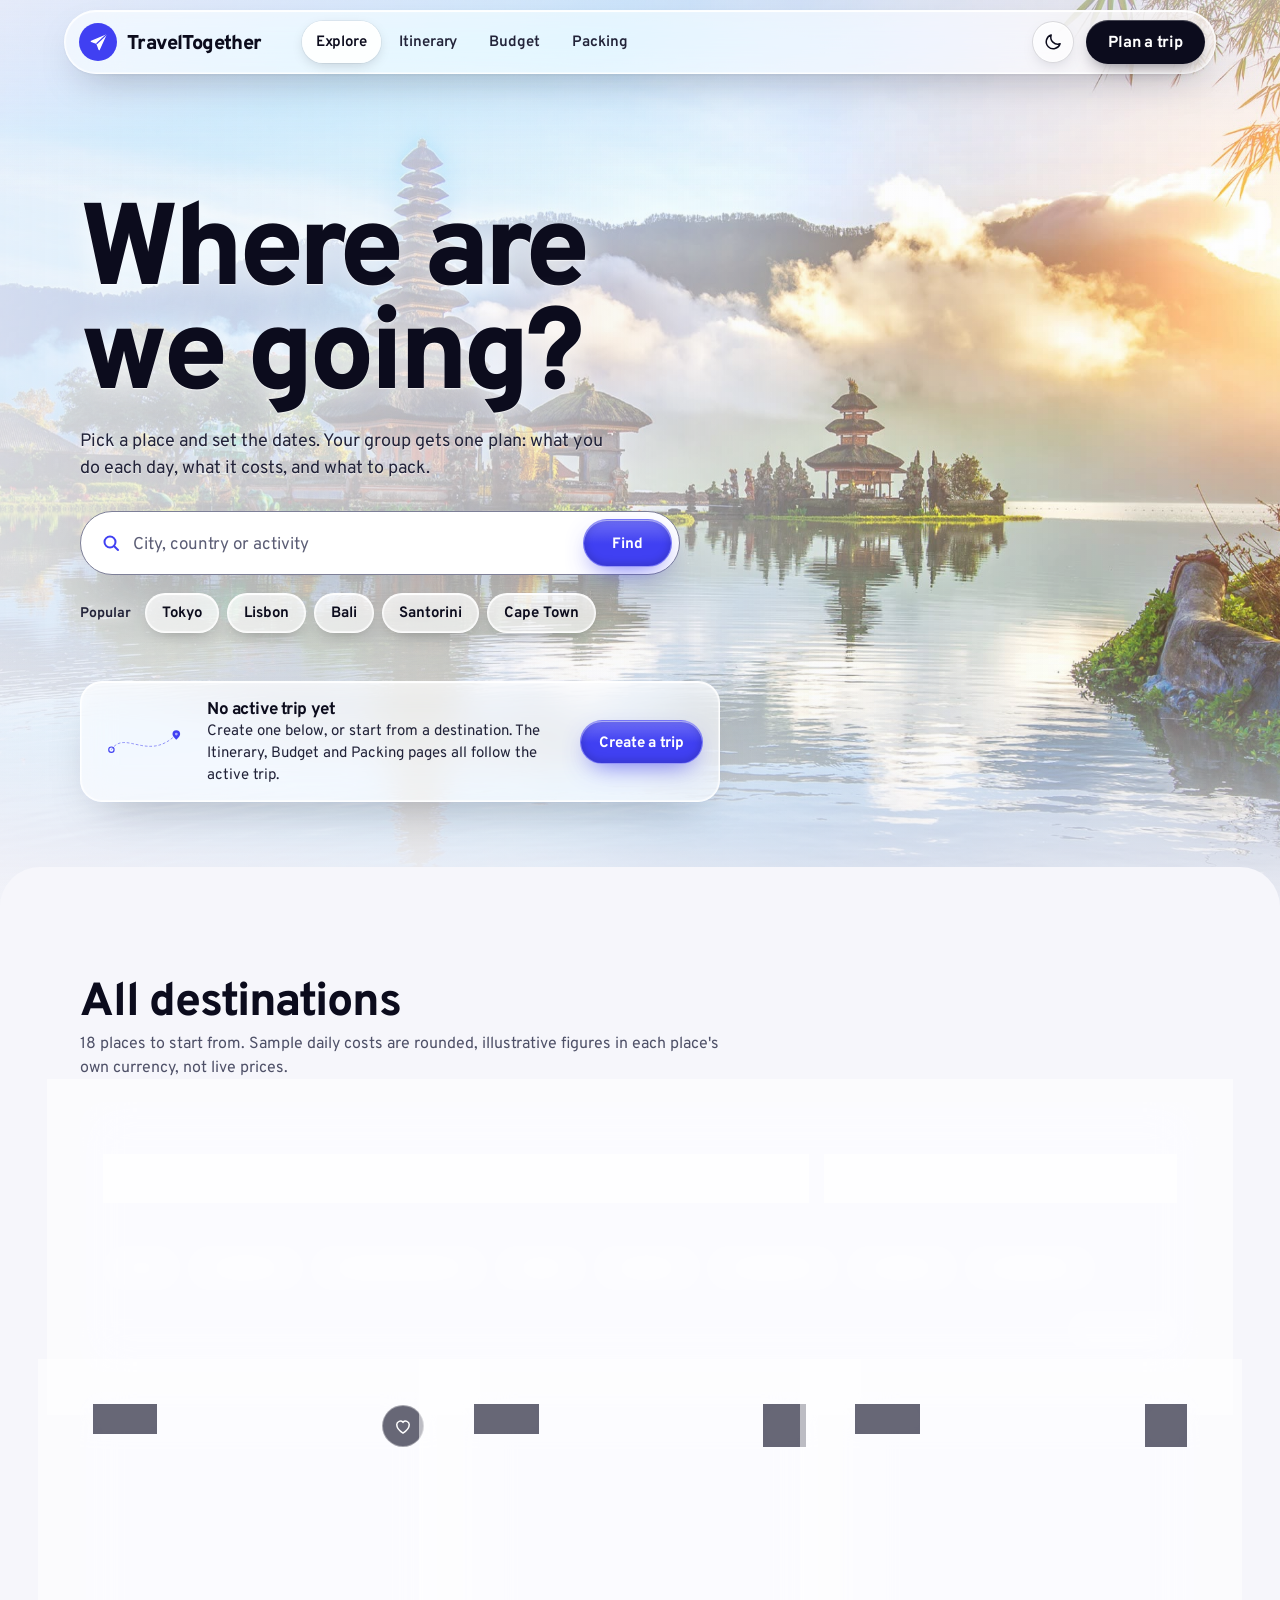
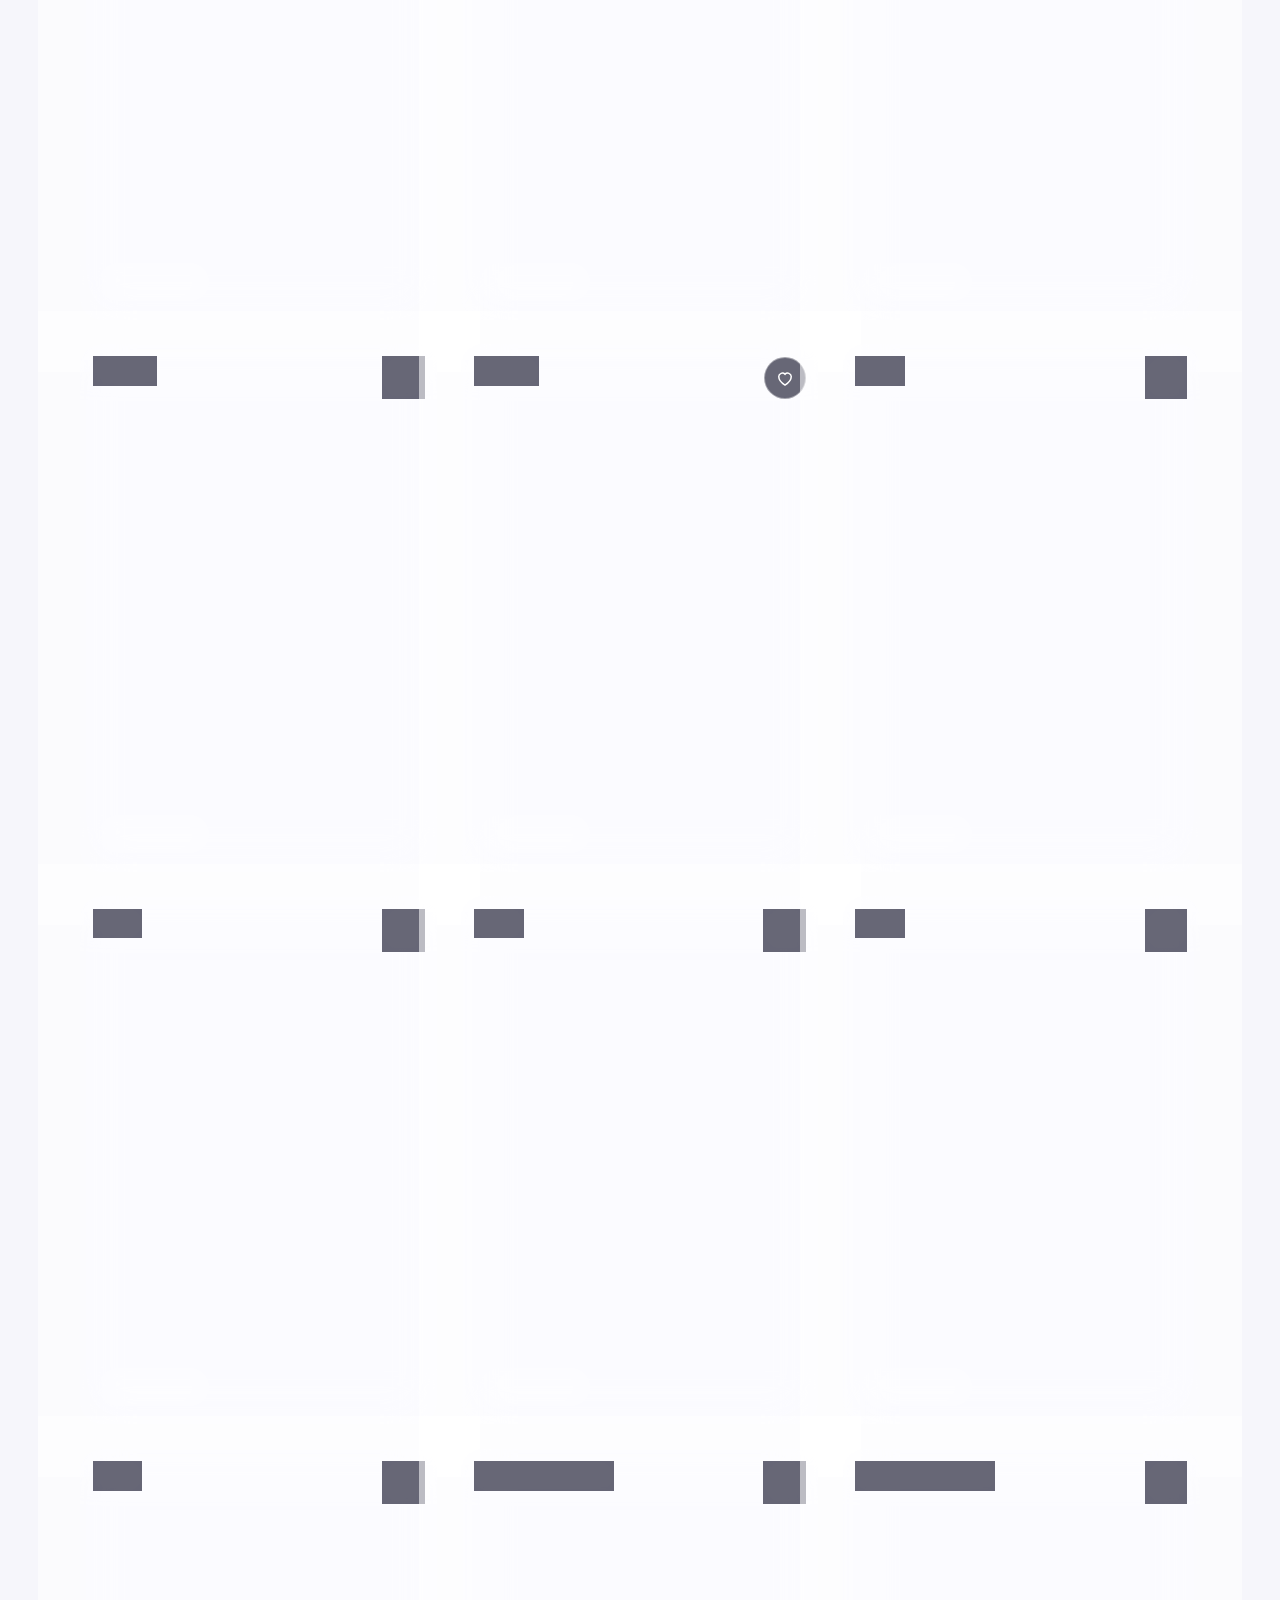
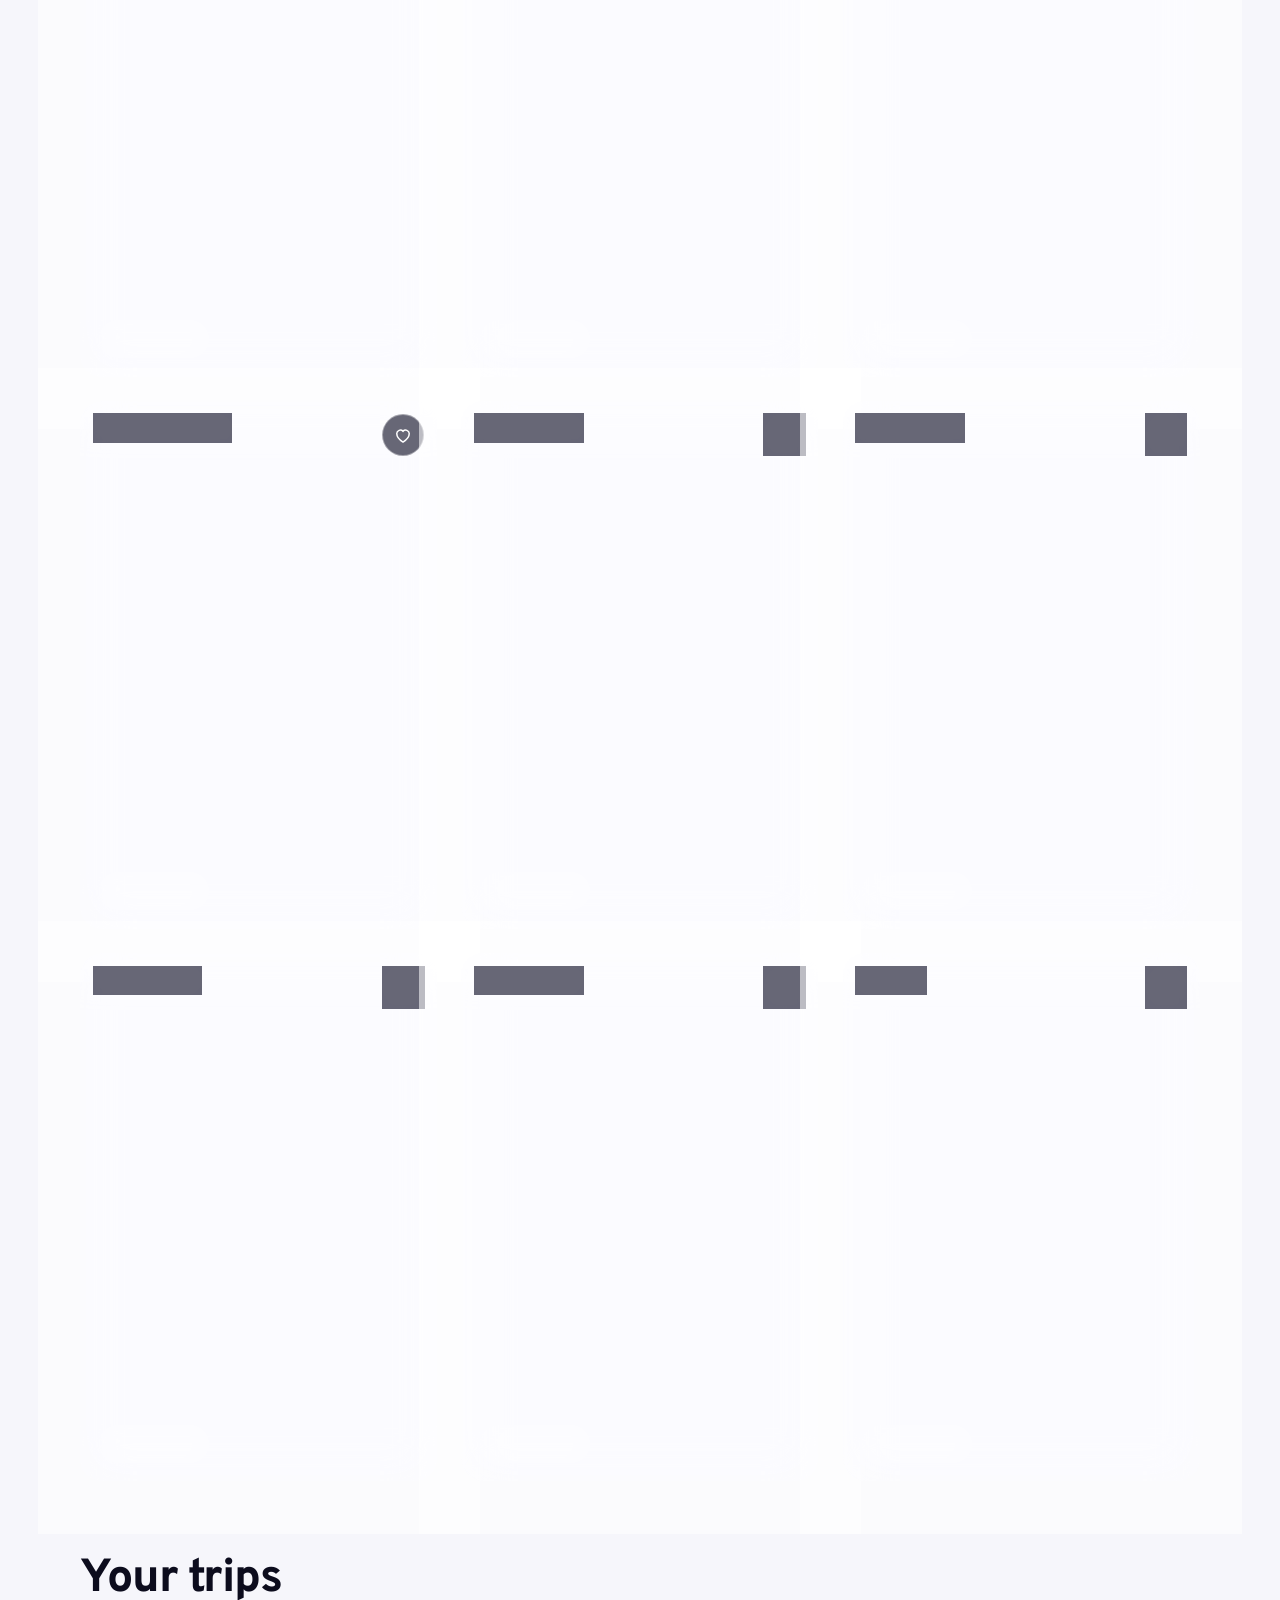
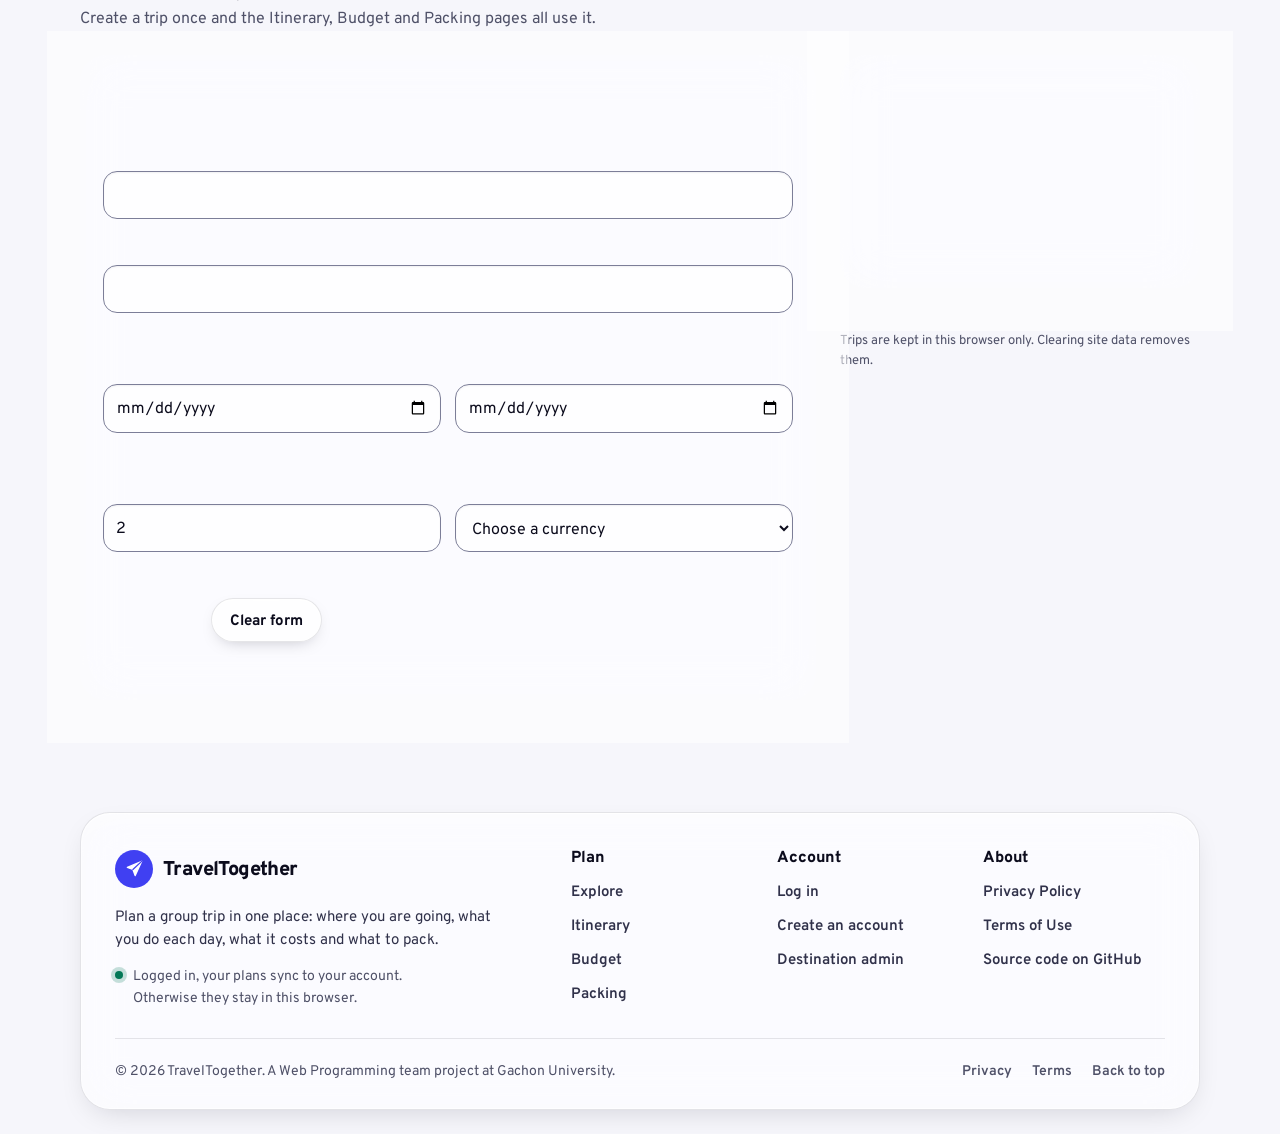
==== commit 9ea3bf18: "Account button is a round avatar (no switch-like pill); account menu follows the theme Co-Authored-B" ====
--- a/index.html
+++ b/index.html
@@ -9,7 +9,7 @@
     <title>Explore destinations · TravelTogether</title>
     <link rel="icon" type="image/svg+xml" href="./logo.svg">
     <link rel="preload" href="./fonts/overpass.woff" as="font" type="font/woff" crossorigin>
-    <link rel="stylesheet" href="./destinations.css?v=69a29a1c95">
+    <link rel="stylesheet" href="./destinations.css?v=0d3b91931b">
     <script>(function () {
   var theme = null;
   try { theme = window.localStorage.getItem("tp:theme"); } catch (error) {}
@@ -339,6 +339,6 @@
         <p class="footer-legal"><a href="./privacy.html">Privacy</a><a href="./terms.html">Terms</a><a href="#main">Back to top</a></p>
       </div>
     </footer>
-    <script src="./destinations.js?v=4c78114637"></script>
+    <script src="./destinations.js?v=de69e550c5"></script>
   </body>
 </html>
--- a/destinations.css
+++ b/destinations.css
@@ -919,6 +919,48 @@
 /* heavy display words can be wider than a phone at large text sizes: hyphenate only when a word cannot fit */
 h1, h2, h3 { overflow-wrap: anywhere; hyphens: auto; }
 
+/* ---------- account: a round profile picture, not a pill (which read as a switch) ---------- */
+.account-button {
+  display: grid; place-items: center; width: 44px; height: 44px; min-height: 0; padding: 0; gap: 0;
+  border: 0; border-radius: 50%; background: none !important; box-shadow: none; cursor: pointer;
+  -webkit-backdrop-filter: none; backdrop-filter: none;
+}
+.account-button .account-name {   /* still read out by screen readers, and the menu shows it */
+  position: absolute; width: 1px; height: 1px; overflow: hidden; clip-path: inset(50%); white-space: nowrap;
+}
+.account-avatar {
+  width: 40px; height: 40px; font-size: 0.875rem; letter-spacing: 0.02em;
+  box-shadow: 0 0 0 2px rgba(255, 255, 255, 0.55), 0 6px 16px -6px rgba(64, 64, 242, 0.8);
+  transition: box-shadow 0.2s ease, transform 0.2s cubic-bezier(0.3, 1.4, 0.5, 1);
+}
+.account-button:hover .account-avatar { box-shadow: 0 0 0 3px rgba(255, 255, 255, 0.8), 0 8px 20px -6px rgba(64, 64, 242, 0.9); }
+.account-menu[open] .account-button .account-avatar { box-shadow: 0 0 0 3px var(--teal), 0 8px 20px -6px rgba(64, 64, 242, 0.9); }
+.account-button:active .account-avatar { transform: scale(0.94); }
+:root:not([data-theme="dark"]) .account-avatar { box-shadow: 0 0 0 2px #ffffff, 0 6px 16px -6px rgba(64, 64, 242, 0.7); }
+:root:not([data-theme="dark"]) .account-button:hover .account-avatar { box-shadow: 0 0 0 3px #ffffff, 0 8px 20px -6px rgba(64, 64, 242, 0.8); }
+.account-button:focus-visible { outline: 3px solid var(--focus); outline-offset: 3px; }
+
+/* the menu follows the theme: thick glass, token colours */
+.site-header .account-panel {
+  width: 290px; padding: 10px; gap: 2px; border: 1px solid var(--glass-edge); border-radius: 24px;
+  background: var(--dialog-bg); color: var(--ink);
+  box-shadow: var(--glass-shine), 0 30px 70px -20px rgba(2, 6, 23, 0.55);
+}
+.account-head { display: flex; gap: 12px; align-items: center; padding: 8px 8px 12px; margin-bottom: 4px; border-bottom: 1px solid var(--line); }
+.account-avatar-lg { flex: none; width: 46px; height: 46px; font-size: 1rem; box-shadow: none !important; }
+.account-words { min-width: 0; }
+.site-header .account-who { color: var(--ink); font-size: 1rem; font-weight: 750; }
+.site-header .account-email { color: var(--muted); }
+.site-header .account-sync { margin: 4px 8px 6px; color: var(--ok); }
+.site-header .account-sync[data-state="saving"] { color: var(--muted); }
+.site-header .account-sync[data-state="error"] { color: var(--danger); }
+.site-header .account-item { min-height: 44px; padding: 0 12px; border-radius: 14px; color: var(--ink); }
+.site-header .account-item:hover { background: var(--surface-3); }
+.site-header .account-out { color: var(--danger); }
+.site-header .account-panel :focus-visible { outline-color: var(--focus); }
+.site-header .account-panel { width: min(340px, calc(100vw - 24px)); }
+.site-header .account-email { font-size: 0.8125rem; }
+
 /* ==========================================================================
    Explore (index.html)
    ========================================================================== */
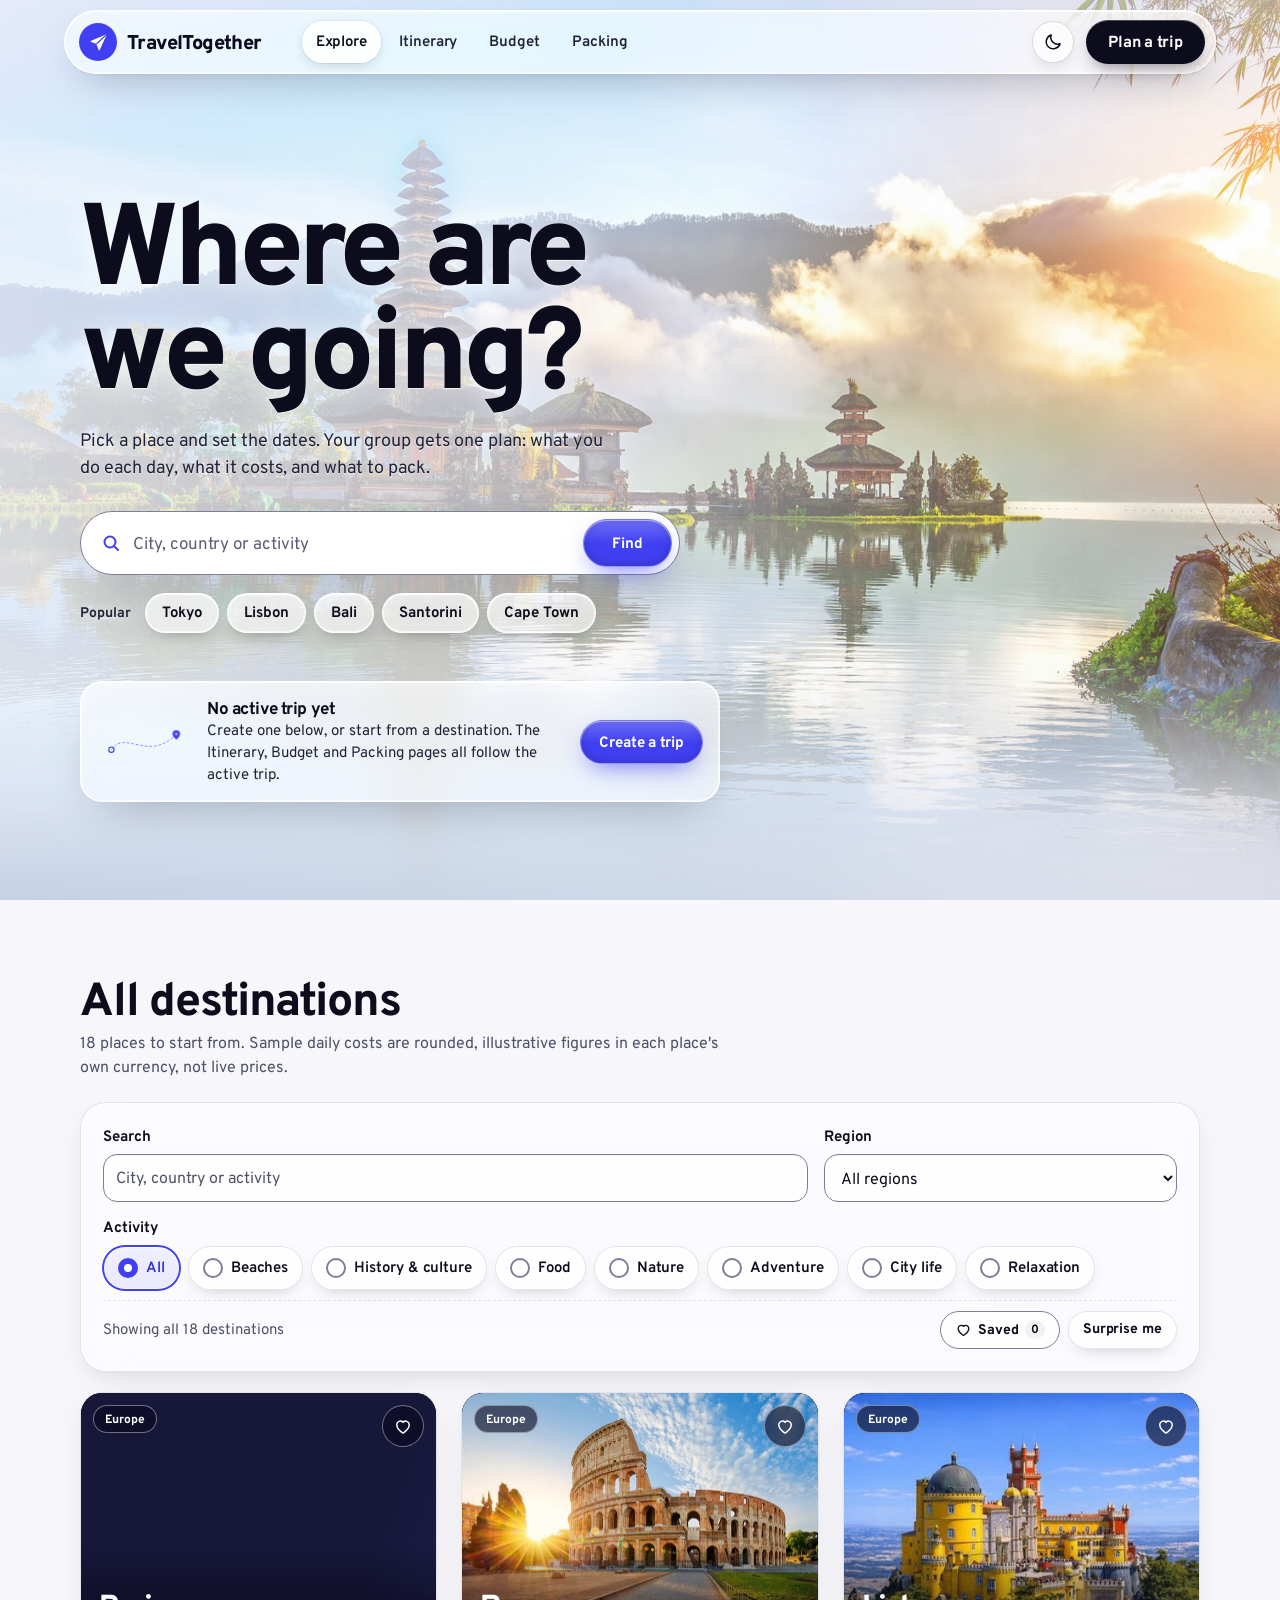
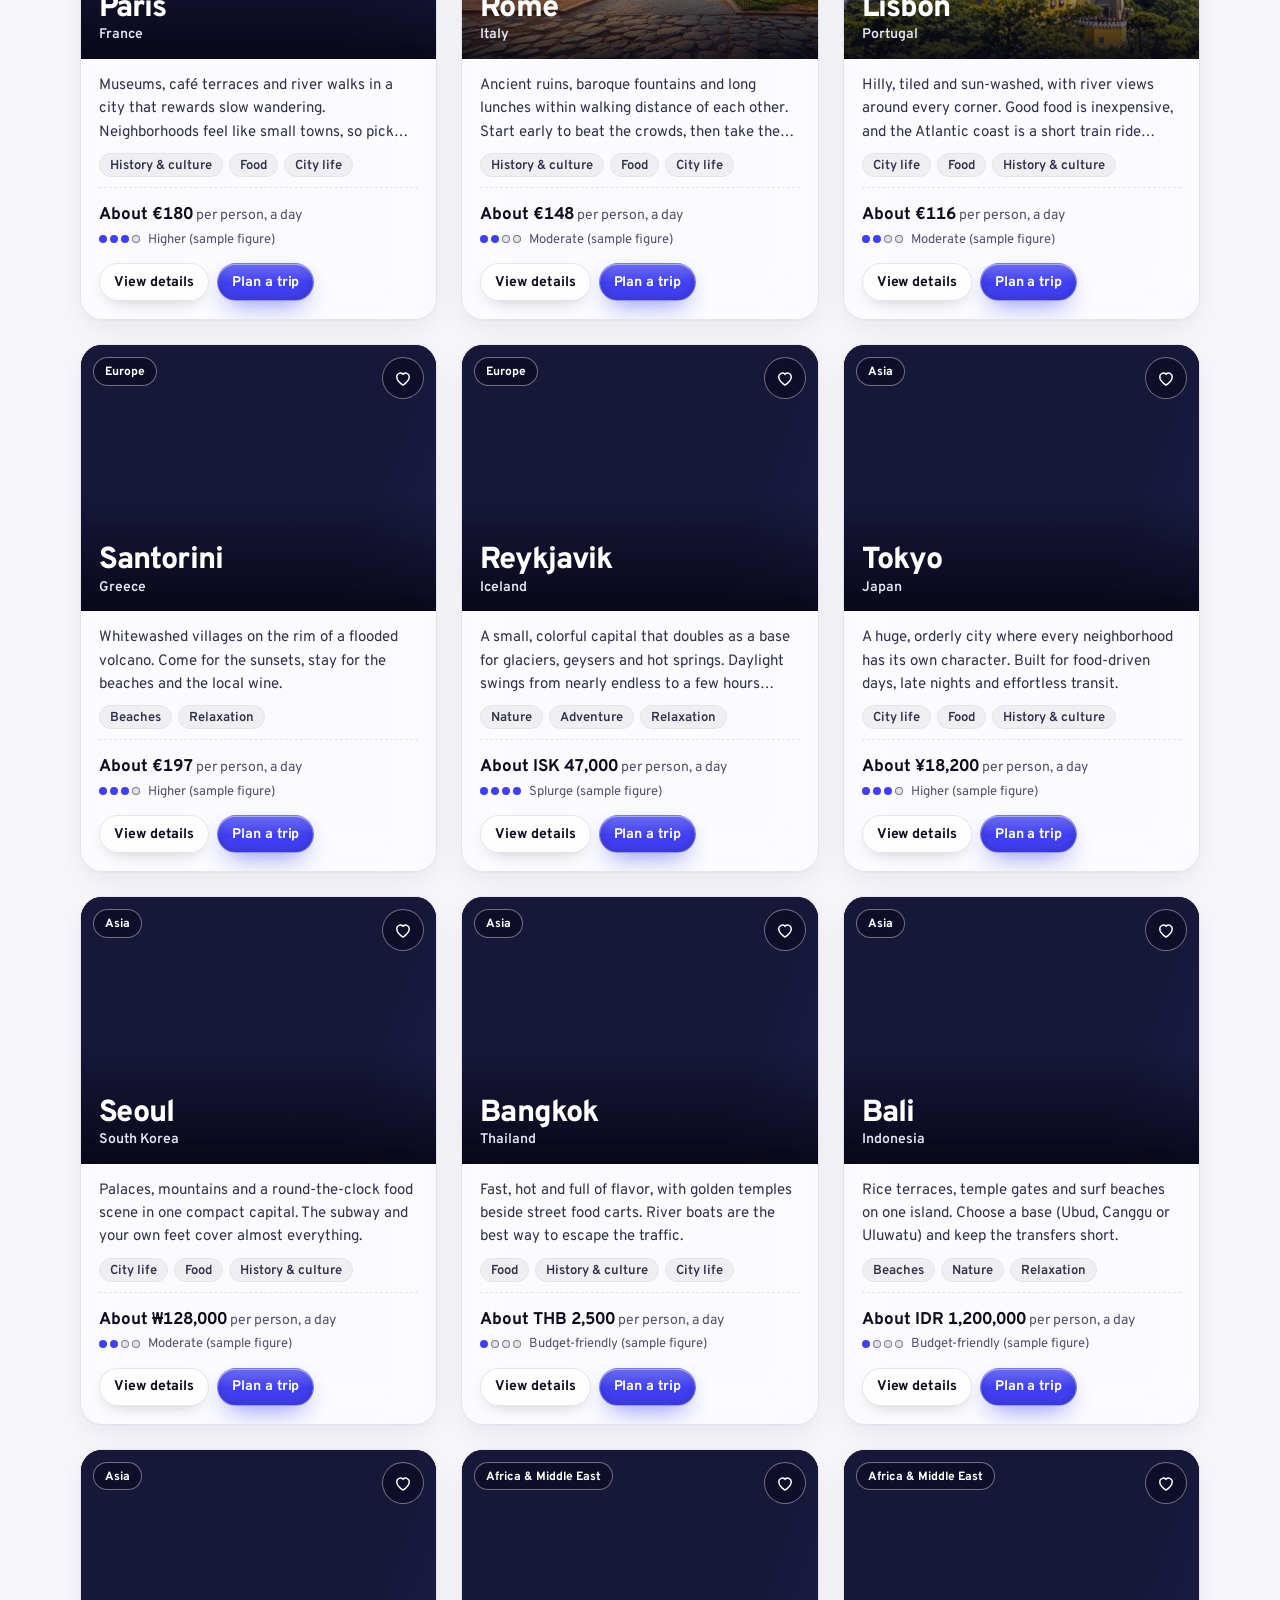
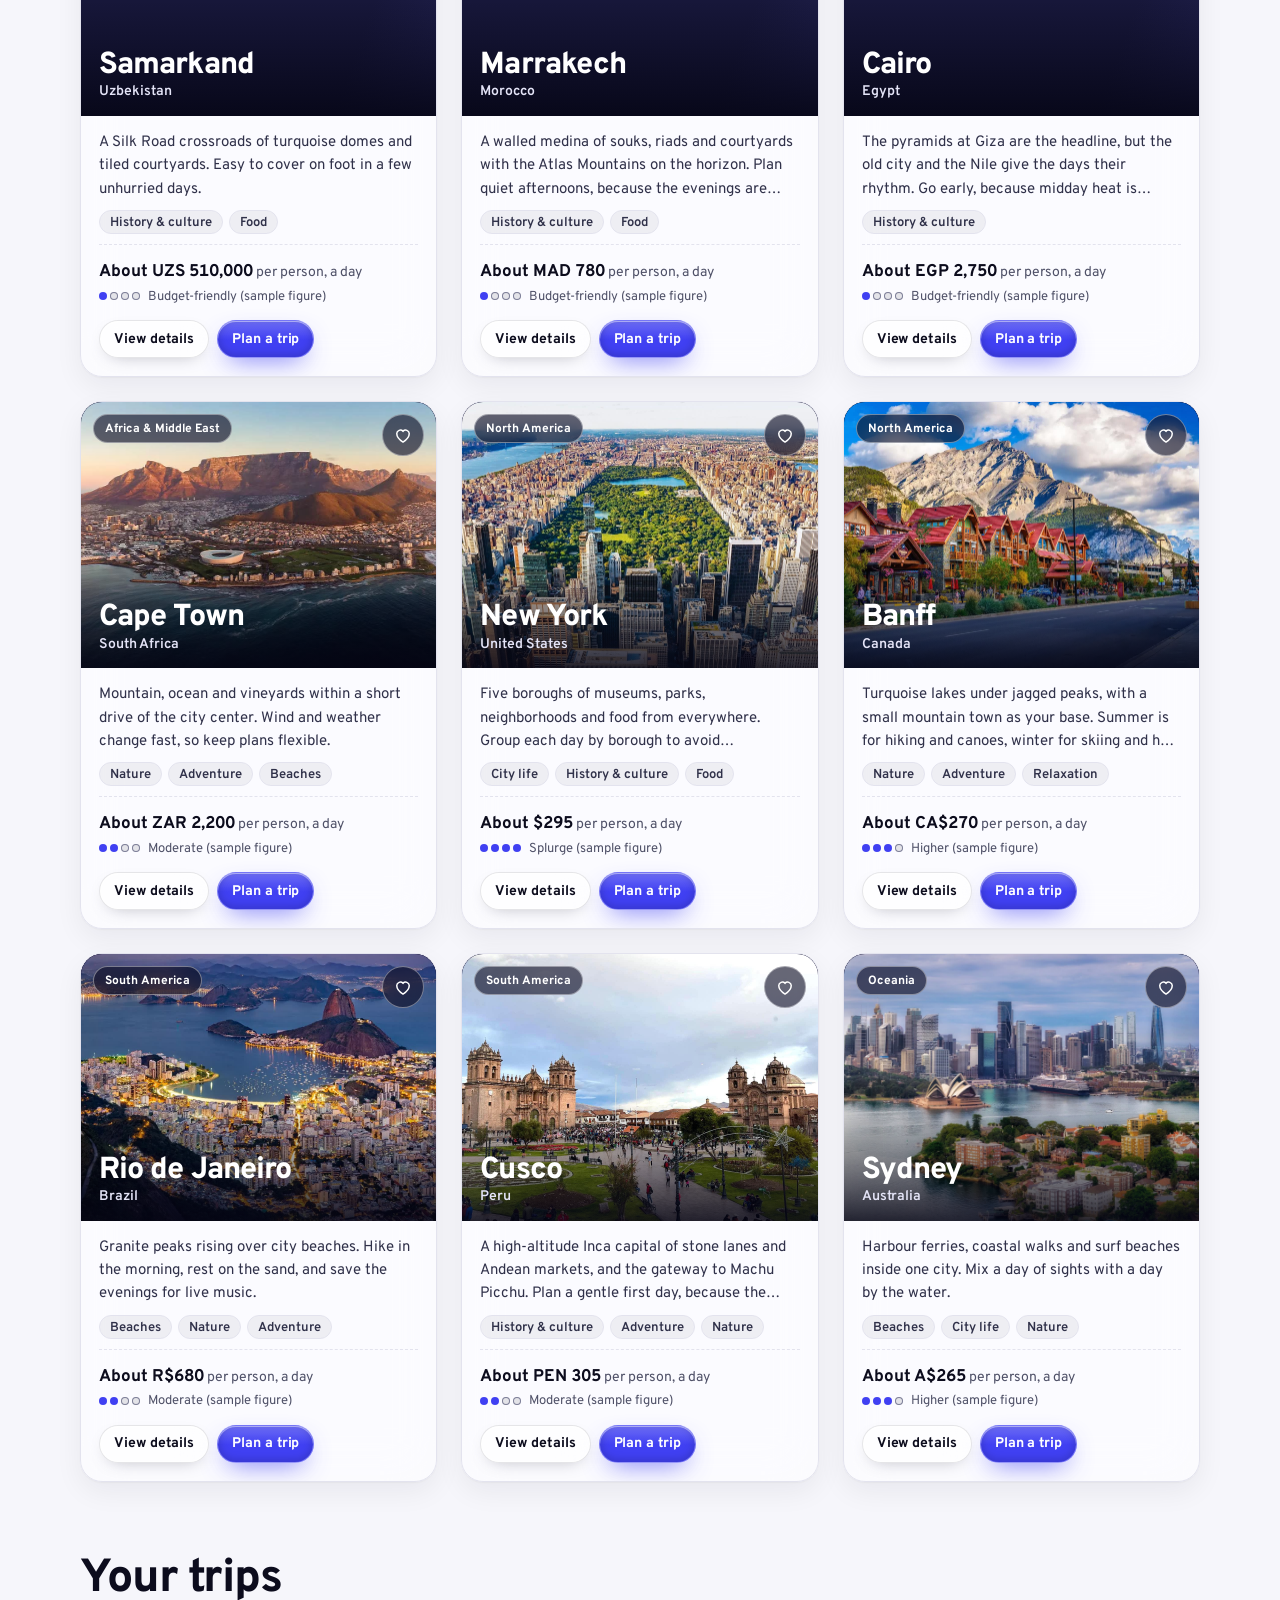
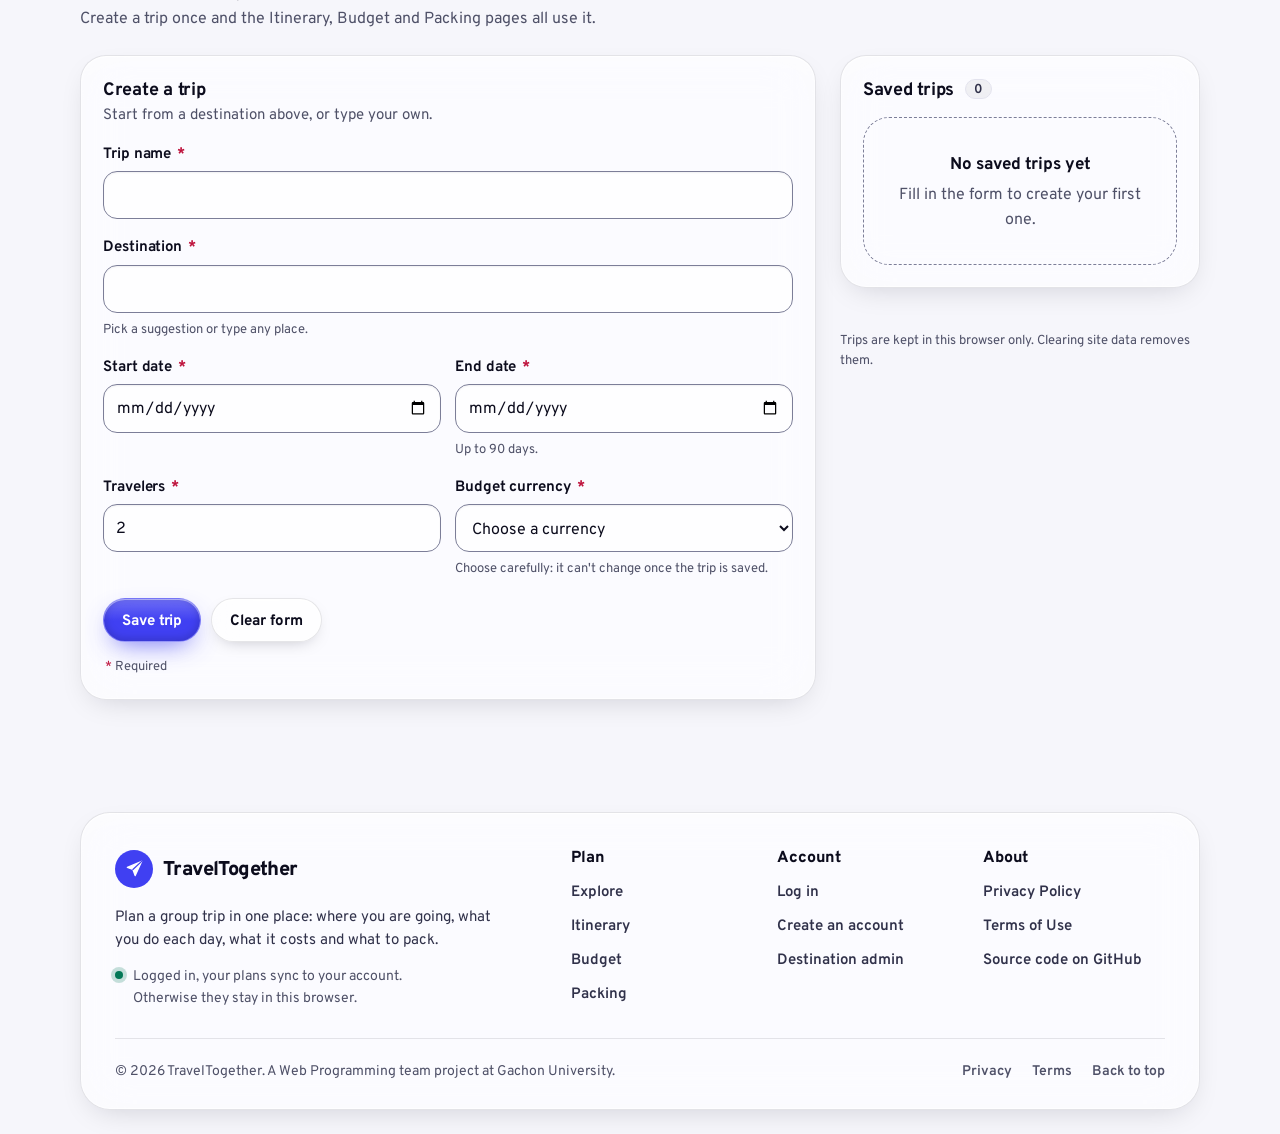
==== commit 0f826598: "Explore hero photo fades into the page instead of ending on a curved edge Co-Authored-By: Claude Opu" ====
--- a/index.html
+++ b/index.html
@@ -9,7 +9,7 @@
     <title>Explore destinations · TravelTogether</title>
     <link rel="icon" type="image/svg+xml" href="./logo.svg">
     <link rel="preload" href="./fonts/overpass.woff" as="font" type="font/woff" crossorigin>
-    <link rel="stylesheet" href="./destinations.css?v=0d3b91931b">
+    <link rel="stylesheet" href="./destinations.css?v=2d490285f7">
     <script>(function () {
   var theme = null;
   try { theme = window.localStorage.getItem("tp:theme"); } catch (error) {}
--- a/destinations.css
+++ b/destinations.css
@@ -1481,3 +1481,11 @@
     background: linear-gradient(180deg, rgba(246, 246, 251, 0.74) 0%, rgba(246, 246, 251, 0.66) 45%, rgba(246, 246, 251, 0.92) 100%), url("./hero.jpg") 30% 40% / cover no-repeat, #eceef8;
   }
 }
+
+/* the photo fades into the page instead of ending on a curved edge (which read as a stripe) */
+.hero { background: none; }
+.hero::after { display: none; }
+.hero::before {
+  -webkit-mask-image: linear-gradient(180deg, #000 0%, #000 72%, rgba(0, 0, 0, 0.55) 86%, transparent 100%);
+  mask-image: linear-gradient(180deg, #000 0%, #000 72%, rgba(0, 0, 0, 0.55) 86%, transparent 100%);
+}
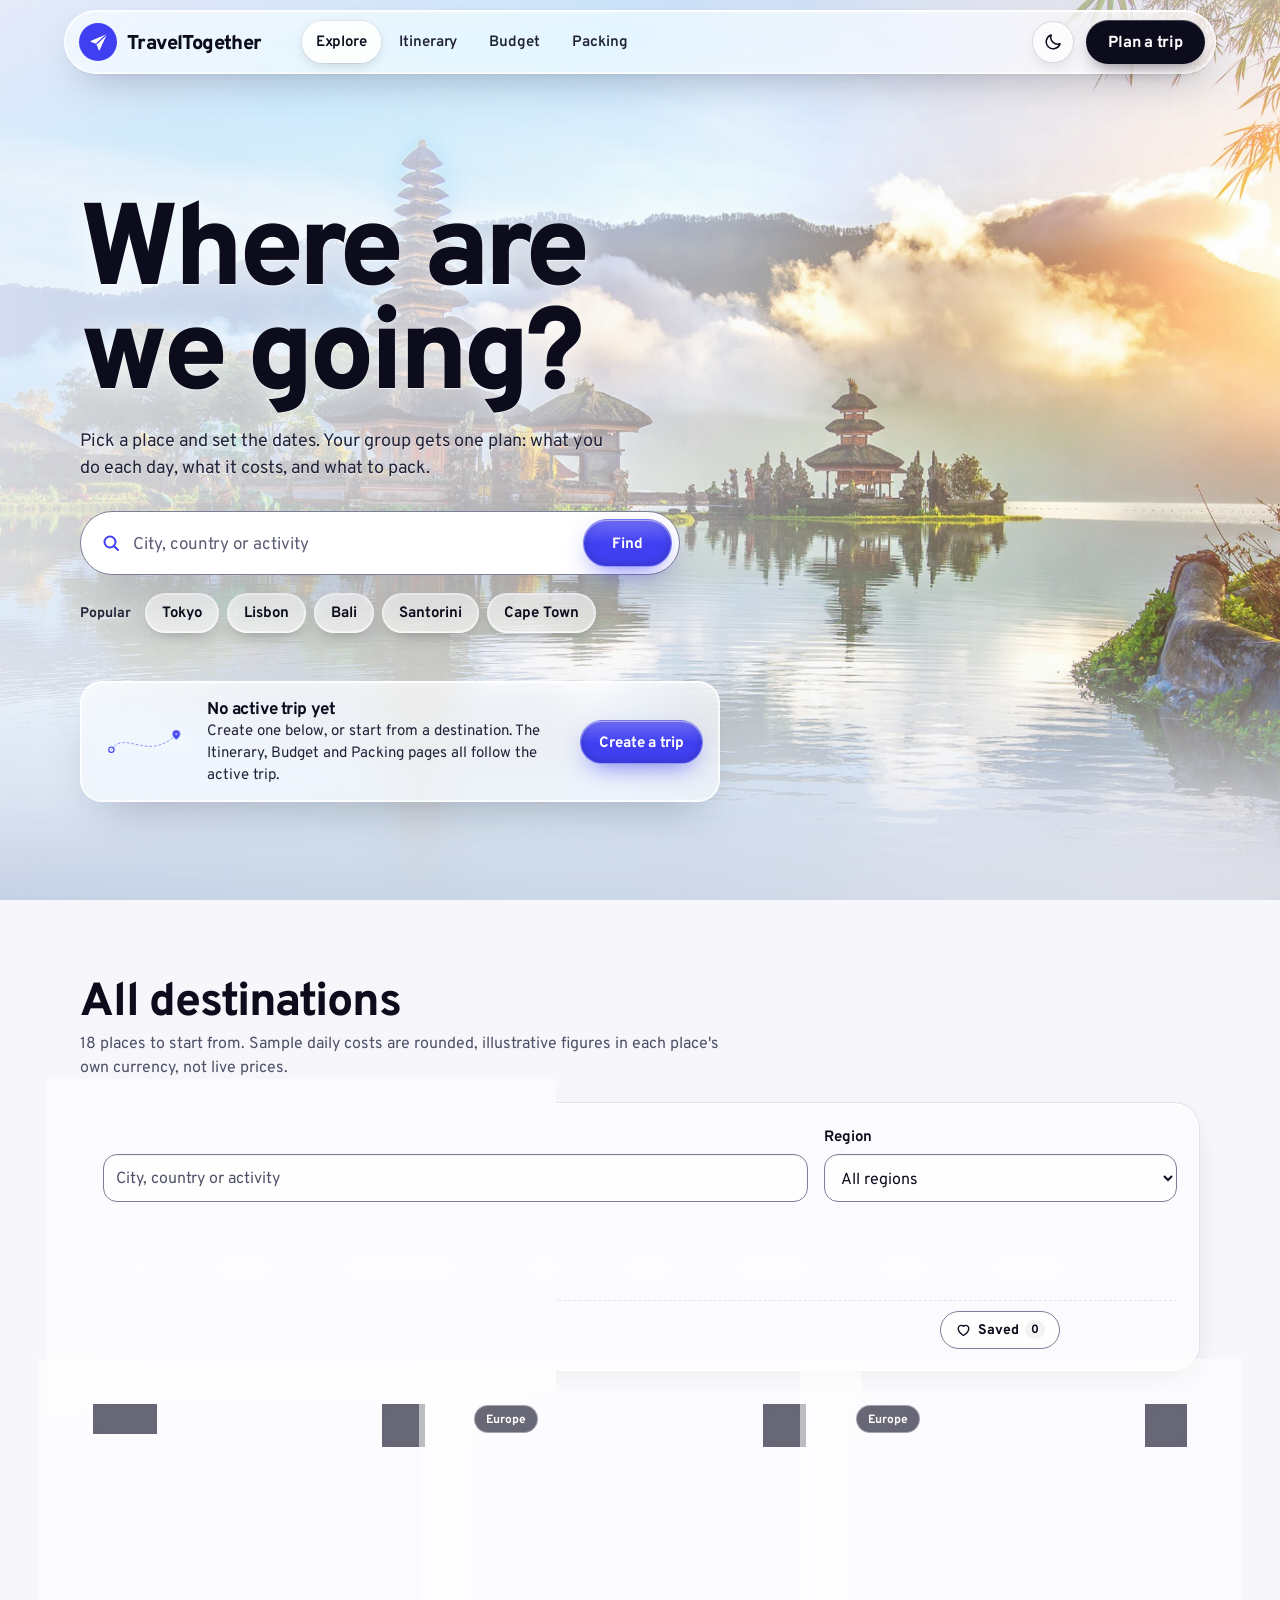
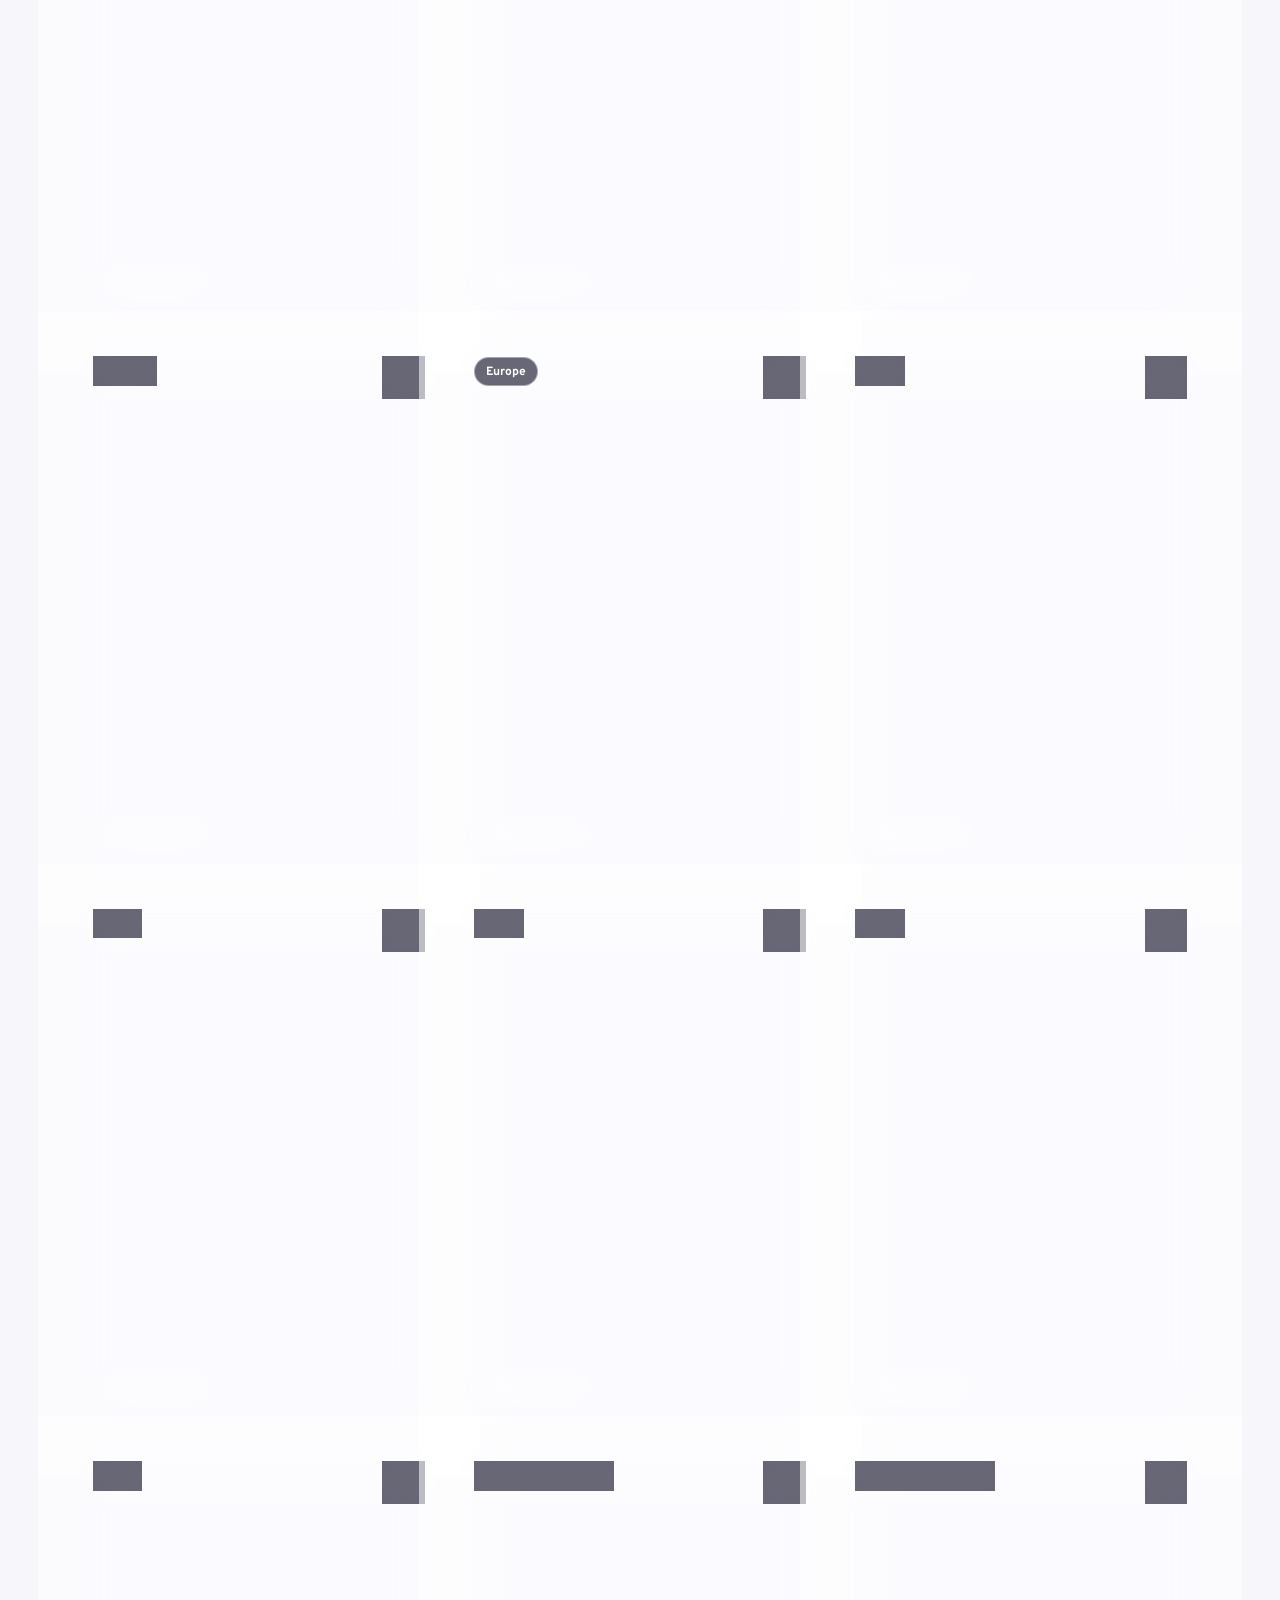
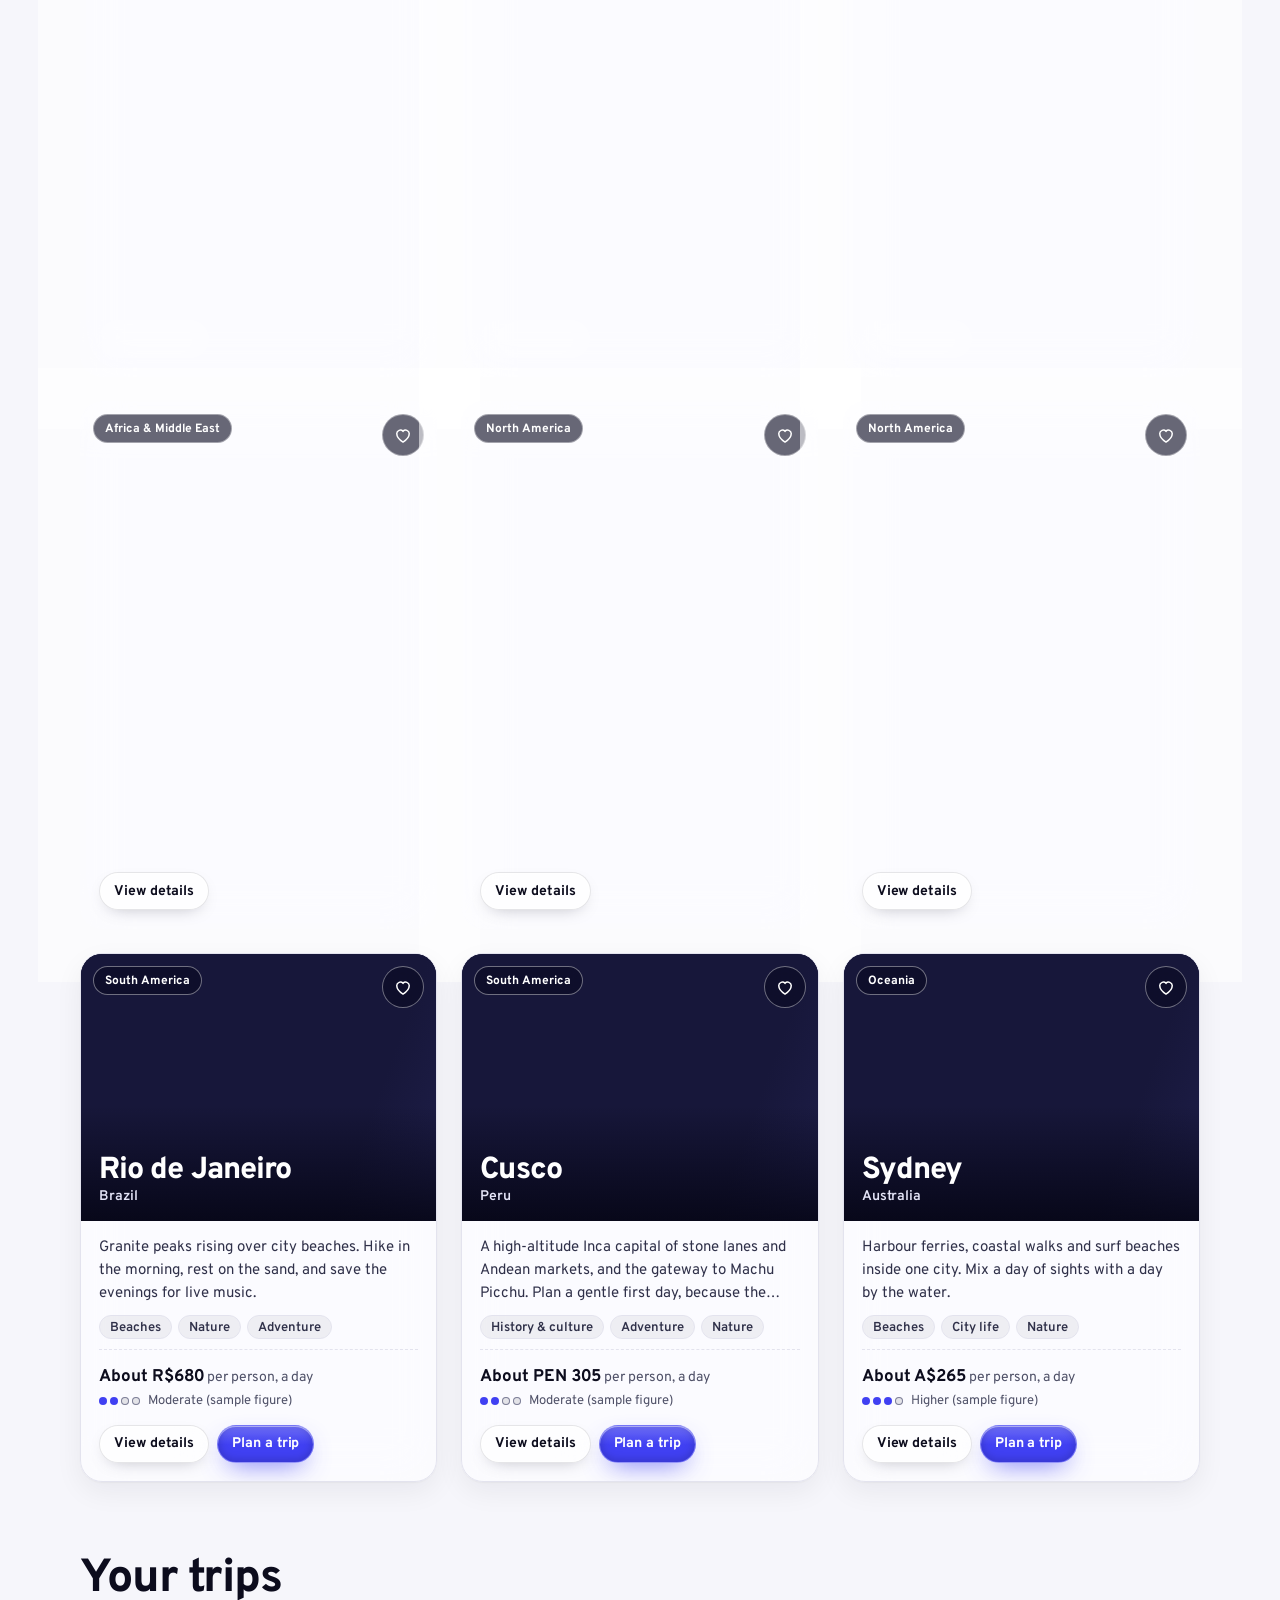
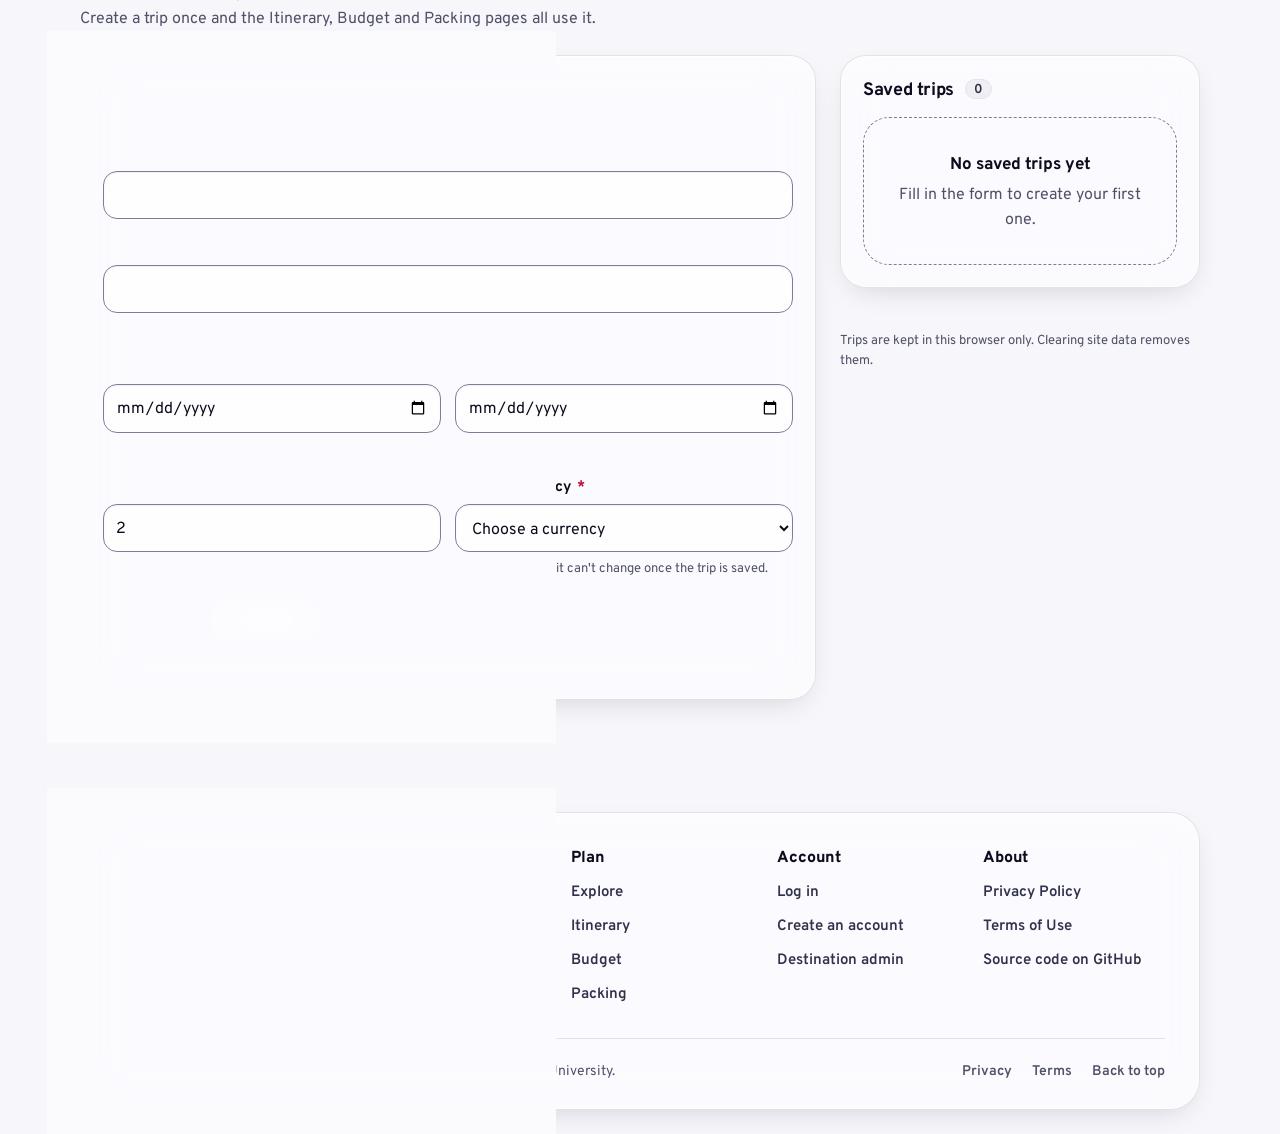
==== commit 11475d42: "Hero search suggestions: places, sights, activities and regions as you type (keyboard and screen-rea" ====
--- a/index.html
+++ b/index.html
@@ -9,7 +9,7 @@
     <title>Explore destinations · TravelTogether</title>
     <link rel="icon" type="image/svg+xml" href="./logo.svg">
     <link rel="preload" href="./fonts/overpass.woff" as="font" type="font/woff" crossorigin>
-    <link rel="stylesheet" href="./destinations.css?v=2d490285f7">
+    <link rel="stylesheet" href="./destinations.css?v=dfb3b0a462">
     <script>(function () {
   var theme = null;
   try { theme = window.localStorage.getItem("tp:theme"); } catch (error) {}
@@ -52,13 +52,17 @@
       </noscript>
 
       <section class="hero" aria-labelledby="hero-title">
+        <div class="hero-photo" aria-hidden="true"></div>
         <div class="hero-copy">
           <h1 id="hero-title">Where are we going?</h1>
           <p class="lede">Pick a place and set the dates. Your group gets one plan: what you do each day, what it costs, and what to pack.</p>
           <form class="hero-search" id="hero-search" role="search" aria-label="Find a destination">
             <svg viewBox="0 0 20 20" aria-hidden="true" focusable="false"><circle cx="9" cy="9" r="5.5"/><path d="M13.2 13.2 17 17"/></svg>
-            <input id="hero-q" type="search" aria-label="Search places, countries or activities" placeholder="City, country or activity" autocomplete="off">
+            <input id="hero-q" type="search" aria-label="Search places, countries or activities" placeholder="City, country or activity" autocomplete="off"
+              role="combobox" aria-autocomplete="list" aria-expanded="false" aria-controls="hero-suggest" aria-haspopup="listbox">
             <button class="button button-primary" type="submit">Find</button>
+            <div class="suggest" id="hero-suggest" role="listbox" aria-label="Suggestions" hidden></div>
+            <p class="visually-hidden" id="suggest-status" role="status" aria-live="polite"></p>
           </form>
           <div class="hero-picks" id="hero-picks">
             <p id="picks-label">Popular</p>
@@ -339,6 +343,6 @@
         <p class="footer-legal"><a href="./privacy.html">Privacy</a><a href="./terms.html">Terms</a><a href="#main">Back to top</a></p>
       </div>
     </footer>
-    <script src="./destinations.js?v=de69e550c5"></script>
+    <script src="./destinations.js?v=2bdcdac349"></script>
   </body>
 </html>
--- a/destinations.css
+++ b/destinations.css
@@ -1243,8 +1243,9 @@
    Futuristic layer: aurora + grid in the hero, glass search, photo cards
    ========================================================================== */
 .hero { position: relative; isolation: isolate; overflow: hidden; }
+.hero-photo { position: absolute; inset: 0; z-index: -1; overflow: hidden; pointer-events: none; }
 /* background photo (Trip.com style): photo + dark wash so white text stays readable */
-.hero::before {
+.hero-photo::before {
   content: ""; position: absolute; inset: 0; z-index: -1; pointer-events: none;
   background:
     linear-gradient(180deg, rgba(7, 7, 28, 0.72) 0%, rgba(7, 7, 28, 0.42) 38%, rgba(7, 7, 28, 0.5) 70%, rgba(7, 7, 28, 0.86) 100%),
@@ -1287,7 +1288,7 @@
 .hero-actions .button-secondary { color: #ffffff; text-shadow: 0 1px 12px rgba(0, 0, 0, 0.6); }
 .hero { padding-bottom: 104px; }
 @media (max-width: 720px) { .hero { padding-bottom: 84px; } .hero::after { height: 28px; border-radius: 28px 28px 0 0; } }
-@media print { .hero::before, .hero::after { display: none; } }
+@media print { .hero-photo::before, .hero::after { display: none; } }
 
 /* photo cards */
 .dest-grid { gap: 24px; }
@@ -1385,7 +1386,7 @@
 @media (max-width: 720px) { .hero { padding-top: calc(56px + var(--header-h)); } }
 
 /* ---------- light theme: a bright, milky photo with dark type ---------- */
-:root:not([data-theme="dark"]) .hero::before {
+:root:not([data-theme="dark"]) .hero-photo::before {
   background:
     linear-gradient(180deg, rgba(246, 246, 251, 0.6) 0%, rgba(246, 246, 251, 0.5) 40%, rgba(246, 246, 251, 0.58) 72%, rgba(246, 246, 251, 0.9) 100%),
     radial-gradient(58% 52% at 50% 44%, rgba(246, 246, 251, 0.55), transparent 78%),
@@ -1405,7 +1406,7 @@
 :root:not([data-theme="dark"]) .hero-search { border-color: #7d7f97; box-shadow: inset 0 1px 0 #ffffff, 0 24px 60px -22px rgba(12, 12, 29, 0.45); }
 /* dark theme on phones: the text spans the whole width, so the shade behind it does too */
 @media (max-width: 720px) {
-  :root[data-theme="dark"] .hero::before {
+  :root[data-theme="dark"] .hero-photo::before {
     background:
       linear-gradient(180deg, rgba(7, 7, 28, 0.74) 0%, rgba(7, 7, 28, 0.6) 38%, rgba(7, 7, 28, 0.62) 70%, rgba(7, 7, 28, 0.88) 100%),
       url("./hero.jpg") center 40% / cover no-repeat,
@@ -1445,7 +1446,7 @@
 #active-trip { width: min(640px, 100%); }
 
 /* one orchestrated moment on load: the photo settles, then the sign reads in order */
-.hero::before { animation: hero-settle 1.8s cubic-bezier(0.2, 0.7, 0.2, 1) both; }
+.hero-photo::before { animation: hero-settle 1.8s cubic-bezier(0.2, 0.7, 0.2, 1) both; }
 .hero-copy > * { animation: hero-rise 0.7s cubic-bezier(0.2, 0.7, 0.2, 1) both; }
 .hero-copy > :nth-child(2) { animation-delay: 0.08s; }
 .hero-copy > :nth-child(3) { animation-delay: 0.16s; }
@@ -1458,14 +1459,14 @@
   .hero-picks { gap: 8px; }
 }
 /* the shade sits behind the text column on the left; the photo stays vivid on the right */
-:root[data-theme="dark"] .hero::before {
+:root[data-theme="dark"] .hero-photo::before {
   background:
     linear-gradient(180deg, rgba(7, 7, 28, 0.55) 0%, transparent 22%, transparent 70%, rgba(7, 7, 28, 0.85) 100%),
     linear-gradient(90deg, rgba(7, 7, 28, 0.84) 0%, rgba(7, 7, 28, 0.66) 40%, rgba(7, 7, 28, 0.26) 72%, rgba(7, 7, 28, 0.18) 100%),
     url("./hero.jpg") center 40% / cover no-repeat,
     var(--band-color);
 }
-:root:not([data-theme="dark"]) .hero::before {
+:root:not([data-theme="dark"]) .hero-photo::before {
   background:
     linear-gradient(180deg, rgba(246, 246, 251, 0.5) 0%, transparent 22%, transparent 70%, rgba(246, 246, 251, 0.9) 100%),
     linear-gradient(90deg, rgba(246, 246, 251, 0.86) 0%, rgba(246, 246, 251, 0.7) 40%, rgba(246, 246, 251, 0.24) 72%, rgba(246, 246, 251, 0.14) 100%),
@@ -1474,10 +1475,10 @@
 }
 /* phones: text spans the width, so the shade does too */
 @media (max-width: 720px) {
-  :root[data-theme="dark"] .hero::before {
+  :root[data-theme="dark"] .hero-photo::before {
     background: linear-gradient(180deg, rgba(7, 7, 28, 0.76) 0%, rgba(7, 7, 28, 0.64) 45%, rgba(7, 7, 28, 0.88) 100%), url("./hero.jpg") 30% 40% / cover no-repeat, var(--band-color);
   }
-  :root:not([data-theme="dark"]) .hero::before {
+  :root:not([data-theme="dark"]) .hero-photo::before {
     background: linear-gradient(180deg, rgba(246, 246, 251, 0.74) 0%, rgba(246, 246, 251, 0.66) 45%, rgba(246, 246, 251, 0.92) 100%), url("./hero.jpg") 30% 40% / cover no-repeat, #eceef8;
   }
 }
@@ -1485,7 +1486,65 @@
 /* the photo fades into the page instead of ending on a curved edge (which read as a stripe) */
 .hero { background: none; }
 .hero::after { display: none; }
-.hero::before {
+.hero-photo::before {
   -webkit-mask-image: linear-gradient(180deg, #000 0%, #000 72%, rgba(0, 0, 0, 0.55) 86%, transparent 100%);
   mask-image: linear-gradient(180deg, #000 0%, #000 72%, rgba(0, 0, 0, 0.55) 86%, transparent 100%);
 }
+
+/* the hero lets the search suggestions hang over the page below; only the photo layer clips */
+.hero { overflow: visible; z-index: 2; }
+.hero-photo::before { z-index: auto; }
+
+/* ---------- hero search suggestions ---------- */
+.hero-search { position: relative; }
+.suggest {
+  position: absolute; left: 0; right: 0; top: calc(100% + 10px); z-index: 30;
+  max-height: min(460px, 62vh); overflow-y: auto; padding: 8px; text-align: left;
+  border: 1px solid var(--glass-edge); border-radius: 26px;
+  background: var(--dialog-bg); color: var(--ink);
+  -webkit-backdrop-filter: blur(30px) saturate(180%); backdrop-filter: blur(30px) saturate(180%);
+  box-shadow: var(--glass-shine), 0 30px 80px -24px rgba(2, 6, 23, 0.6);
+  animation: suggest-in 0.16s cubic-bezier(0.2, 0.7, 0.2, 1);
+}
+@keyframes suggest-in { from { opacity: 0; transform: translateY(-4px); } }
+.suggest-group + .suggest-group { margin-top: 4px; padding-top: 4px; border-top: 1px solid var(--line); }
+.suggest-head { padding: 8px 12px 4px; color: var(--muted); font-size: var(--t-sm); font-weight: 700; }
+.suggest-option {
+  display: grid; grid-template-columns: 34px minmax(0, 1fr) auto; align-items: center; gap: 12px;
+  min-height: 52px; padding: 8px 12px; border-radius: 16px; cursor: pointer;
+}
+.suggest-option[aria-selected="true"] { background: var(--teal-soft); }
+.suggest-icon {
+  width: 34px; height: 34px; border-radius: 50%; background: var(--surface-3);
+  display: grid; place-items: center;
+}
+.suggest-icon::before {
+  content: ""; width: 18px; height: 18px; background: var(--teal-ink);
+  -webkit-mask: var(--icon) center / contain no-repeat; mask: var(--icon) center / contain no-repeat;
+}
+.suggest-place { --icon: url("data:image/svg+xml,%3Csvg xmlns='http://www.w3.org/2000/svg' viewBox='0 0 24 24' fill='none' stroke='%23000' stroke-width='2' stroke-linecap='round' stroke-linejoin='round'%3E%3Cpath d='M12 21s-7-6.2-7-11.5A7 7 0 0 1 19 9.5C19 14.8 12 21 12 21z'/%3E%3Ccircle cx='12' cy='9.5' r='2.5'/%3E%3C/svg%3E"); }
+.suggest-sight { --icon: url("data:image/svg+xml,%3Csvg xmlns='http://www.w3.org/2000/svg' viewBox='0 0 24 24' fill='none' stroke='%23000' stroke-width='2' stroke-linecap='round' stroke-linejoin='round'%3E%3Cpath d='M4 8h3l2-3h6l2 3h3v11H4z'/%3E%3Ccircle cx='12' cy='13' r='3.5'/%3E%3C/svg%3E"); }
+.suggest-activity { --icon: url("data:image/svg+xml,%3Csvg xmlns='http://www.w3.org/2000/svg' viewBox='0 0 24 24' fill='none' stroke='%23000' stroke-width='2' stroke-linecap='round' stroke-linejoin='round'%3E%3Cpath d='M12 3l2.6 5.6 6.1.7-4.5 4.2 1.2 6L12 16.6 6.6 19.5l1.2-6L3.3 9.3l6.1-.7z'/%3E%3C/svg%3E"); }
+.suggest-region { --icon: url("data:image/svg+xml,%3Csvg xmlns='http://www.w3.org/2000/svg' viewBox='0 0 24 24' fill='none' stroke='%23000' stroke-width='2' stroke-linecap='round' stroke-linejoin='round'%3E%3Ccircle cx='12' cy='12' r='9'/%3E%3Cpath d='M3 12h18M12 3c2.5 2.6 3.8 5.6 3.8 9s-1.3 6.4-3.8 9c-2.5-2.6-3.8-5.6-3.8-9S9.5 5.6 12 3z'/%3E%3C/svg%3E"); }
+.suggest-all { --icon: url("data:image/svg+xml,%3Csvg xmlns='http://www.w3.org/2000/svg' viewBox='0 0 24 24' fill='none' stroke='%23000' stroke-width='2' stroke-linecap='round'%3E%3Ccircle cx='11' cy='11' r='6.5'/%3E%3Cpath d='M16 16l4.5 4.5'/%3E%3C/svg%3E"); }
+.suggest-words { display: grid; min-width: 0; }
+.suggest-title { overflow: hidden; color: var(--ink); font-weight: 650; text-overflow: ellipsis; white-space: nowrap; }
+.suggest-title mark { background: none; color: var(--teal-ink); font-weight: 800; }
+.suggest-sub { overflow: hidden; color: var(--muted); font-size: var(--t-sm); text-overflow: ellipsis; white-space: nowrap; }
+.suggest-side { color: var(--ink-2); font-size: var(--t-sm); font-weight: 650; font-variant-numeric: tabular-nums; white-space: nowrap; }
+.suggest-all .suggest-title { color: var(--teal-ink); }
+@media (max-width: 560px) {
+  .suggest-side { display: none; }
+  .suggest { border-radius: 22px; }
+}
+@media (forced-colors: active) { .suggest-option[aria-selected="true"] { outline: 2px solid Highlight; } .suggest-icon::before { background: CanvasText; } }
+/* the search form (and its suggestions) sits above the picks and the trip box below it */
+.hero-copy { position: relative; z-index: 3; }
+.hero-copy > .hero-search { position: relative; z-index: 5; }
+#active-trip { position: relative; z-index: 1; }
+/* a list you read needs a nearly solid pane: frosted, but nothing legible shows through */
+.suggest { background: rgba(250, 250, 255, 0.97); }
+:root[data-theme="dark"] .suggest { background: rgba(20, 20, 48, 0.97); }
+/* the reveal releases its elements once it ends (a held animation keeps them on their own
+   layer, which drew the picks above the search suggestions) */
+.hero-copy > * { animation-fill-mode: backwards; }
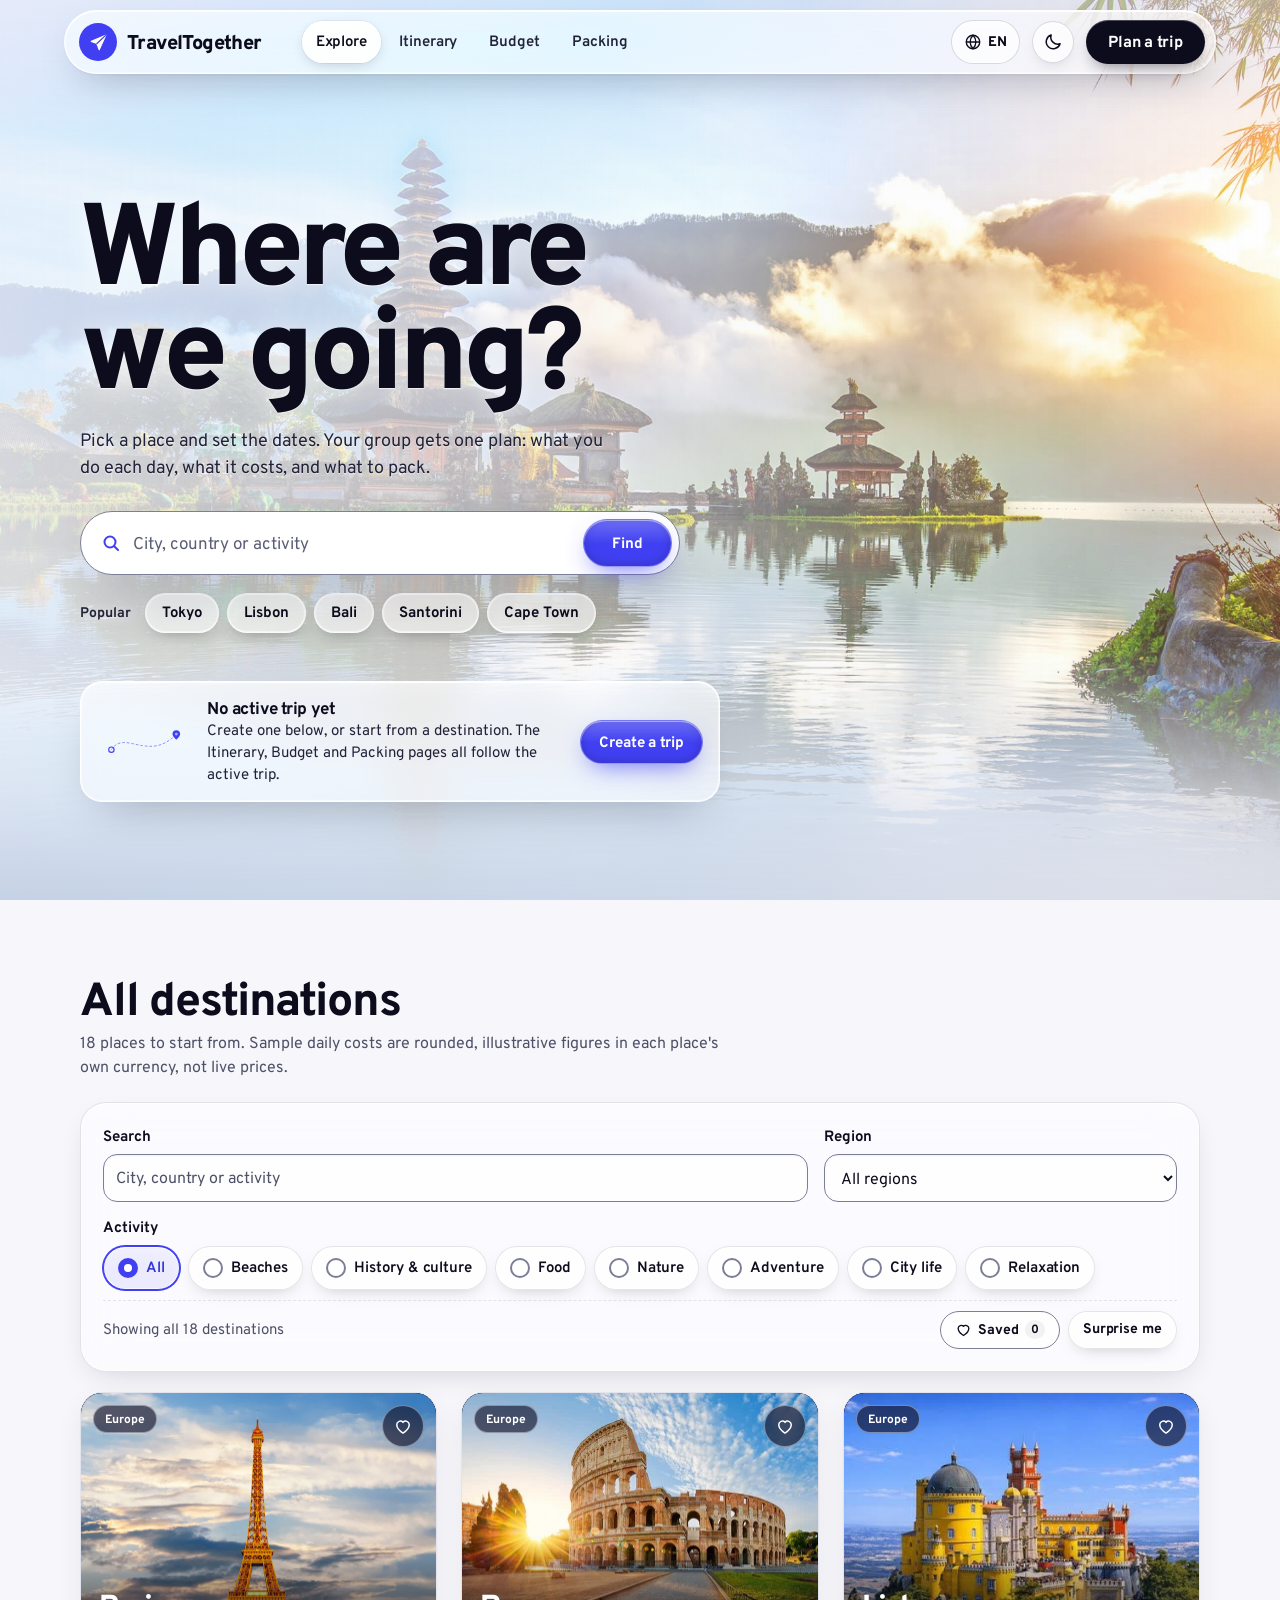
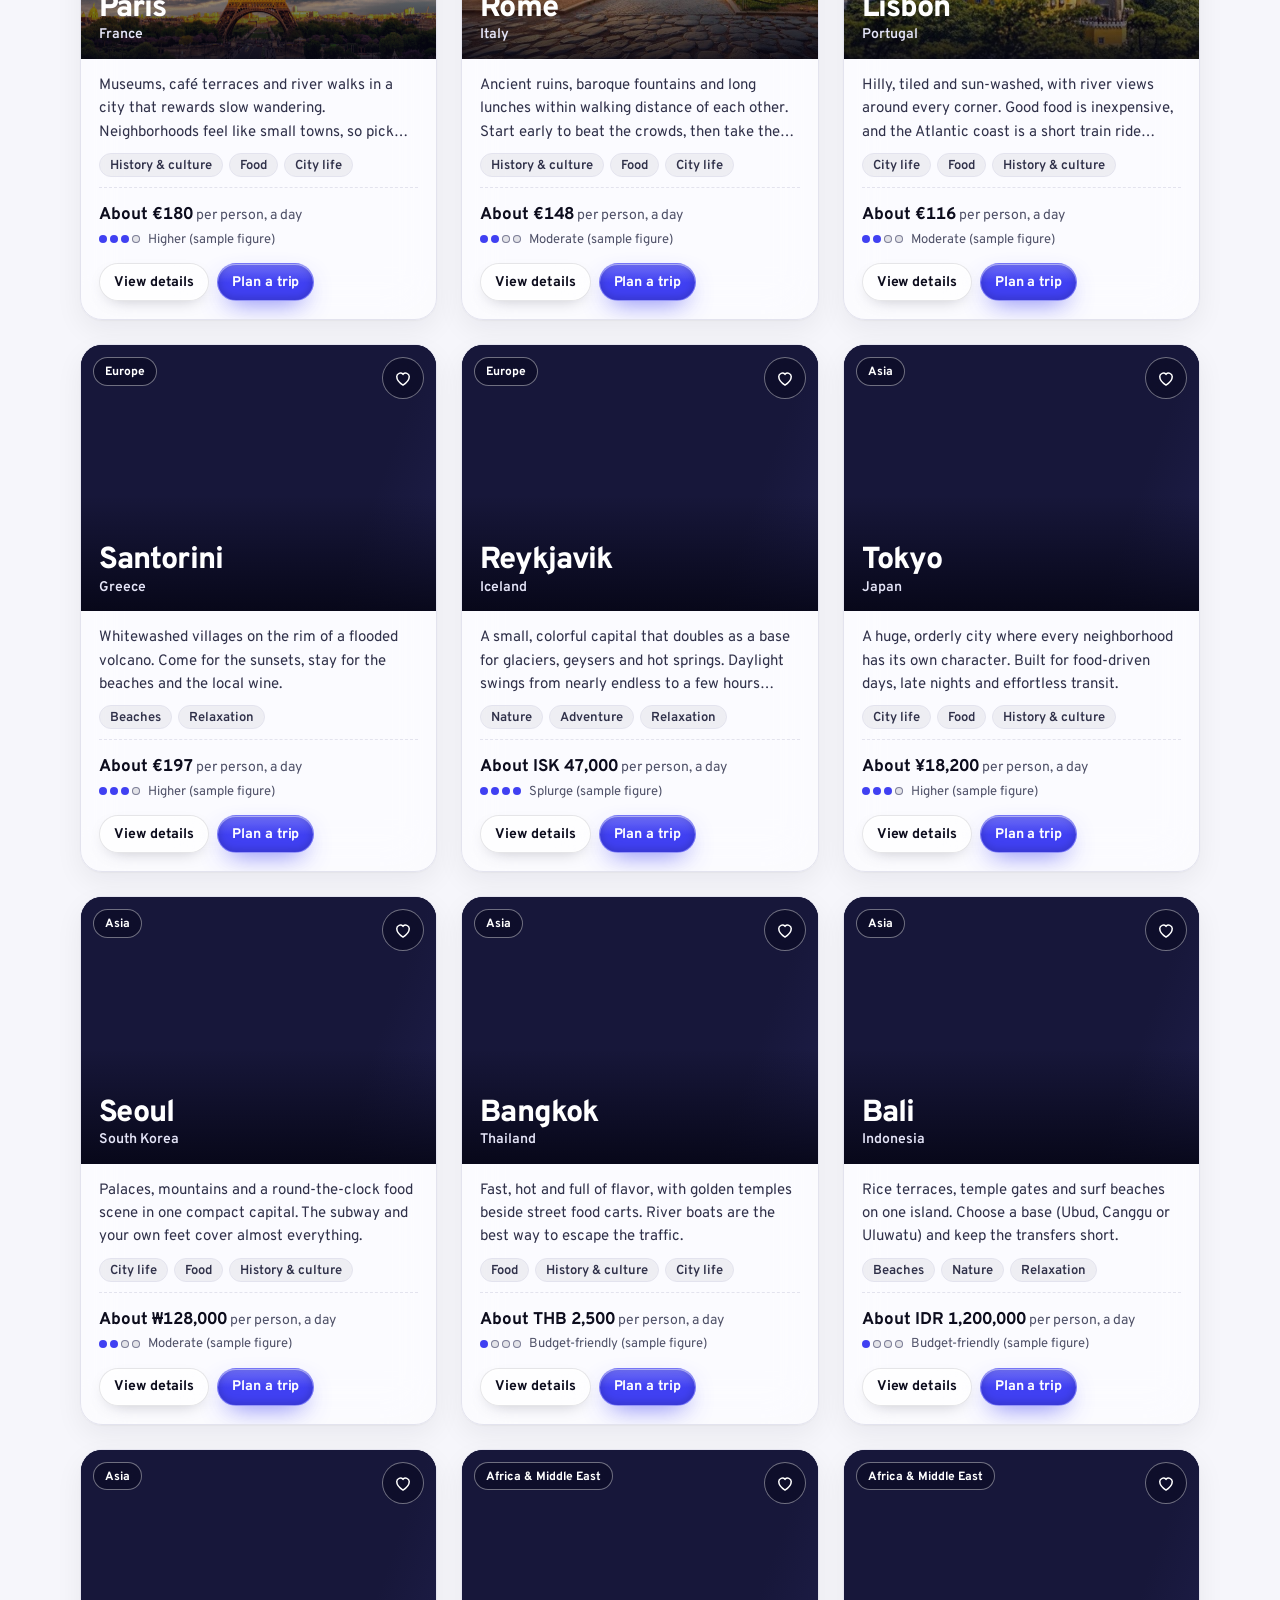
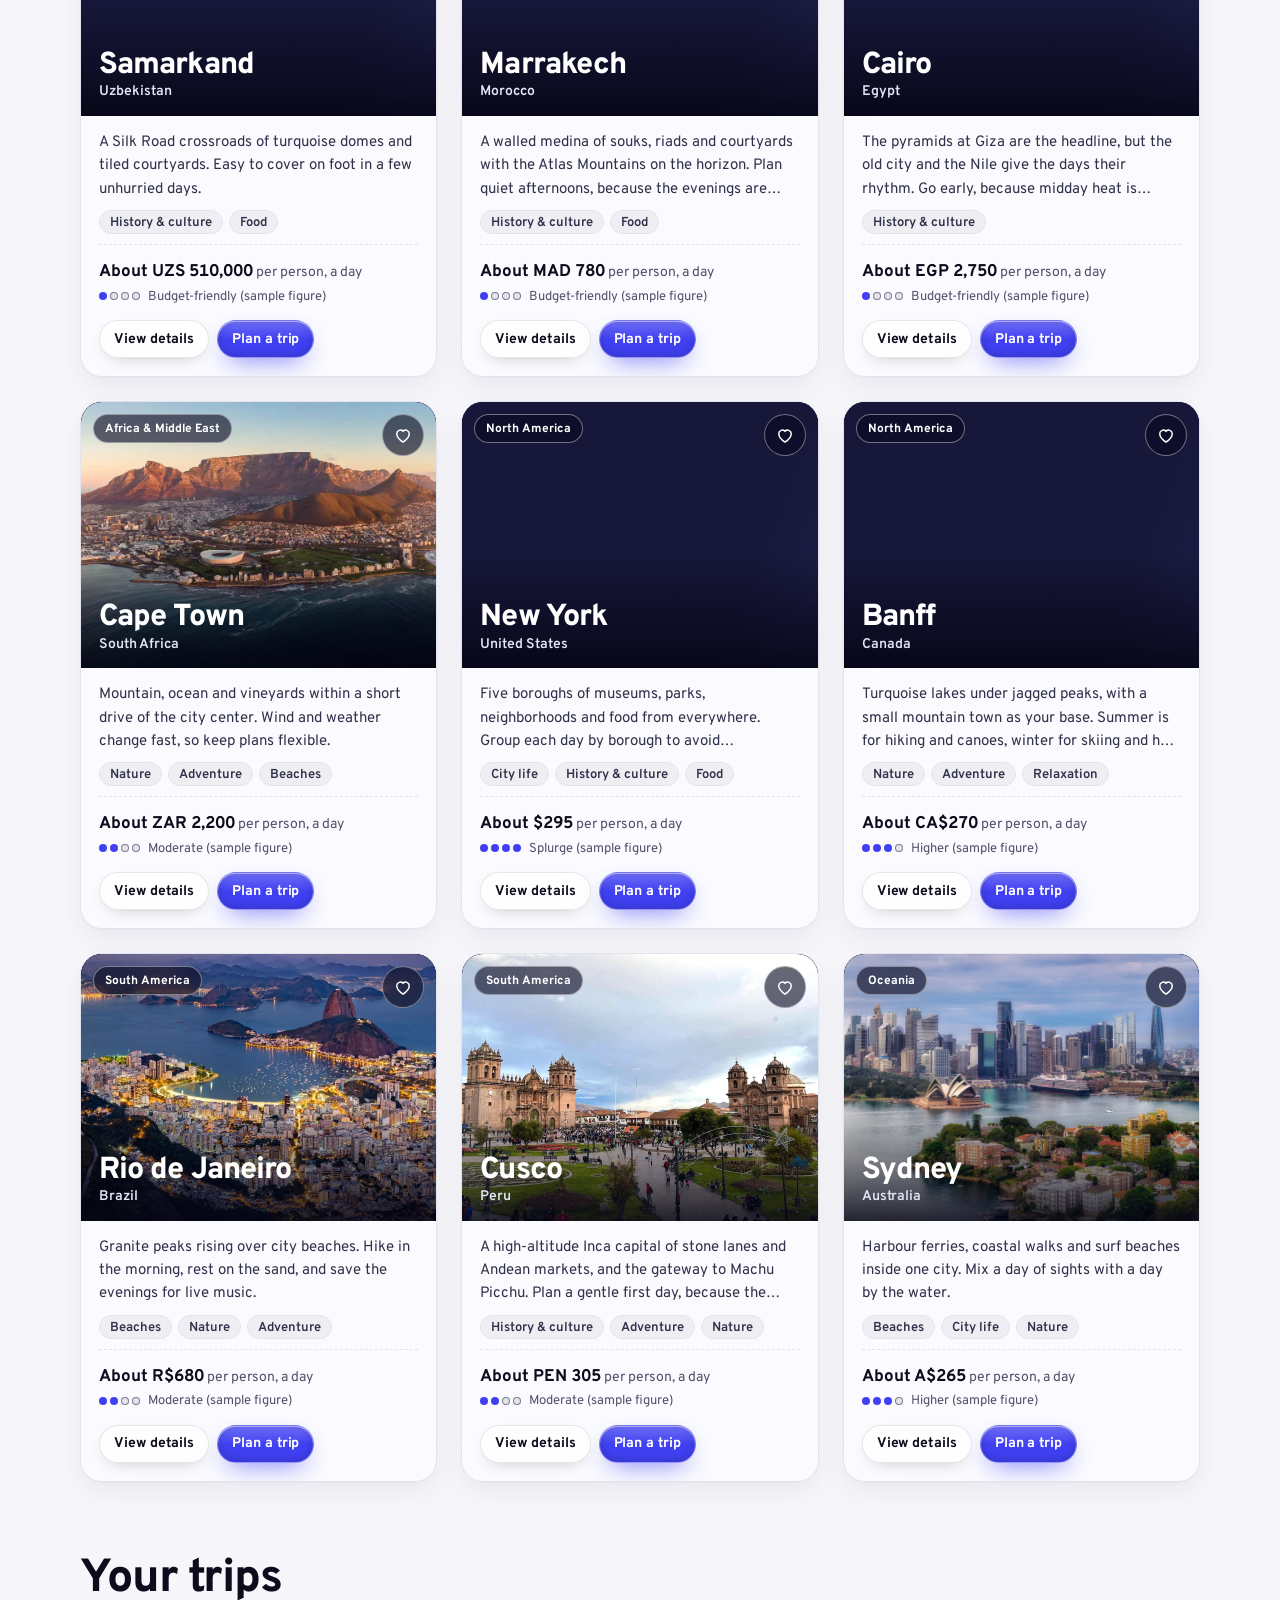
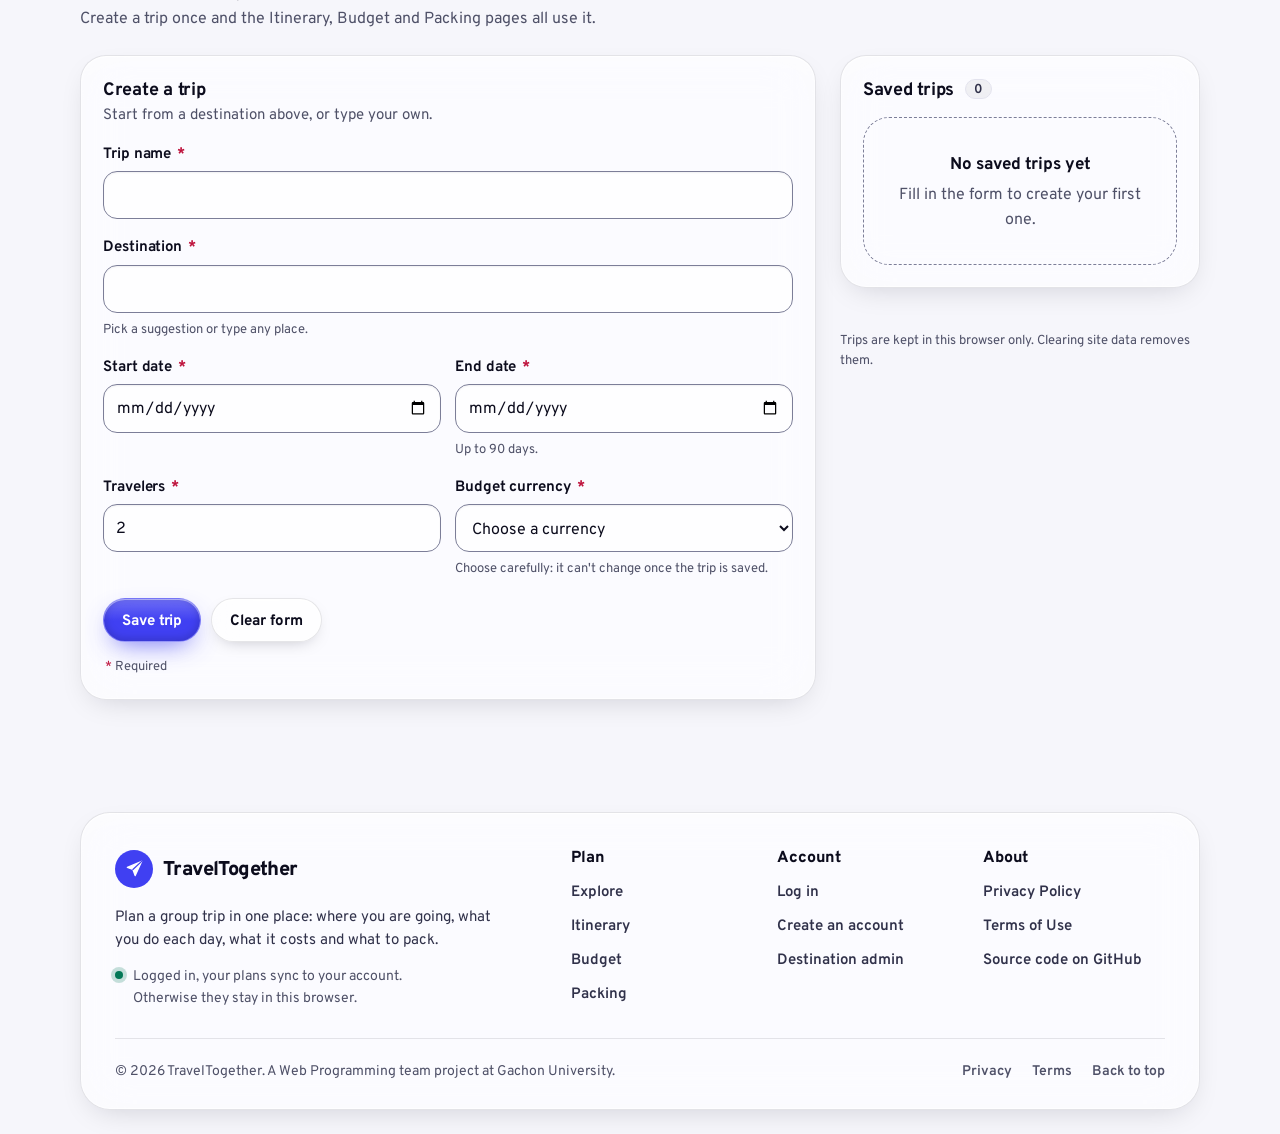
==== commit 69e4b10e: "Languages: English, Russian, Korean and Uzbek with a header switcher Every page, message, destinatio" ====
--- a/index.html
+++ b/index.html
@@ -9,14 +9,69 @@
     <title>Explore destinations · TravelTogether</title>
     <link rel="icon" type="image/svg+xml" href="./logo.svg">
     <link rel="preload" href="./fonts/overpass.woff" as="font" type="font/woff" crossorigin>
-    <link rel="stylesheet" href="./destinations.css?v=dfb3b0a462">
+    <link rel="stylesheet" href="./destinations.css?v=c62054afd0">
     <script>(function () {
+  window.TP_I18N_VERSION = {"ru": "45b945db4b", "ko": "9fbc0c7b79", "uz": "33340f5e07"};
+  /* Some browsers ship without Uzbek date data and print "2027 M04 10". When that happens,
+     Uzbek dates are built from the English parts with Uzbek month and day names, and
+     numbers use the Uzbek separators (510 000,50). */
+  function uzbekDates() {
+    try { if (/yanvar/i.test(new Intl.DateTimeFormat("uz", { month: "long" }).format(new Date(2027, 0, 15)))) return; } catch (error) { return; }
+    var DTF = Intl.DateTimeFormat, NF = Intl.NumberFormat;
+    var M = ["yanvar", "fevral", "mart", "aprel", "may", "iyun", "iyul", "avgust", "sentabr", "oktabr", "noyabr", "dekabr"];
+    var MS = ["yan", "fev", "mar", "apr", "may", "iyn", "iyl", "avg", "sen", "okt", "noy", "dek"];
+    var W = ["yakshanba", "dushanba", "seshanba", "chorshanba", "payshanba", "juma", "shanba"];
+    var WS = ["Yak", "Dush", "Sesh", "Chor", "Pay", "Jum", "Shan"];
+    var uz = function (locales) { return /^uz/i.test(String(Array.isArray(locales) ? locales[0] : locales || "")); };
+    function UzDate(locales, options) {
+      if (!uz(locales)) return new DTF(locales, options);
+      var inner = new DTF("en-GB", Object.assign({}, options, { hourCycle: "h23" }));
+      var opt = inner.resolvedOptions();
+      var word = function (part, date) {
+        if (part.type === "month" && !/numeric|2-digit/.test(opt.month)) return Object.assign({}, part, { value: (opt.month === "long" ? M : MS)[date.getMonth()] });
+        if (part.type === "weekday") return Object.assign({}, part, { value: (opt.weekday === "long" ? W : WS)[date.getDay()] });
+        return part;
+      };
+      var join = function (parts) {
+        var out = "";
+        for (var i = 0; i < parts.length; i++) {
+          var p = parts[i], next = parts[i + 2];
+          if (p.type === "day" && parts[i + 1] && parts[i + 1].type === "literal" && next && next.type === "month" && isNaN(next.value)) { out += p.value + "-" + next.value; i += 2; continue; }
+          out += p.value;
+        }
+        return out;
+      };
+      var self = Object.create(UzDate.prototype);
+      self.formatToParts = function (date) { date = new Date(date === undefined ? Date.now() : date); return inner.formatToParts(date).map(function (p) { return word(p, date); }); };
+      self.format = function (date) { return join(self.formatToParts(date)); };
+      self.formatRangeToParts = function (a, b) { var A = new Date(a), B = new Date(b); return inner.formatRangeToParts(A, B).map(function (p) { return word(p, p.source === "endRange" ? B : A); }); };
+      self.formatRange = function (a, b) { return join(self.formatRangeToParts(a, b)); };
+      self.resolvedOptions = function () { return Object.assign({}, opt, { locale: "uz" }); };
+      return self;
+    }
+    UzDate.supportedLocalesOf = DTF.supportedLocalesOf;
+    function UzNumber(locales, options) { return new NF(uz(locales) ? "ru" : locales, options); }
+    UzNumber.supportedLocalesOf = NF.supportedLocalesOf;
+    Intl.DateTimeFormat = UzDate;
+    Intl.NumberFormat = UzNumber;
+  }
   var theme = null;
   try { theme = window.localStorage.getItem("tp:theme"); } catch (error) {}
   if (theme !== "light" && theme !== "dark") {
     theme = window.matchMedia && window.matchMedia("(prefers-color-scheme: dark)").matches ? "dark" : "light";
   }
   document.documentElement.setAttribute("data-theme", theme);
+  var lang = null;
+  try { lang = window.localStorage.getItem("tp:lang"); } catch (error) {}
+  if (lang === "ru" || lang === "ko" || lang === "uz") {
+    document.documentElement.setAttribute("data-lang", lang);
+    if (lang === "uz") uzbekDates();
+    document.documentElement.setAttribute("lang", lang === "uz" ? "uz-Latn" : lang);
+    var dict = document.createElement("script");
+    dict.src = "./i18n/" + lang + ".js?v=" + (window.TP_I18N_VERSION || {})[lang];
+    dict.async = true;
+    document.head.appendChild(dict);
+  }
   var meta = document.querySelector('meta[name="theme-color"]');
   if (meta) meta.setAttribute("content", theme === "dark" ? "#060b18" : "#f8fafc");
 })();</script>
@@ -34,11 +89,18 @@
           <a href="./packing.html">Packing</a>
         </nav>
         <div class="account" id="account" hidden></div>
+        <details class="lang-menu" id="lang-menu">
+          <summary class="lang-button" aria-label="Language" title="Language">
+            <svg viewBox="0 0 24 24" aria-hidden="true" focusable="false"><circle cx="12" cy="12" r="9"/><path d="M3 12h18M12 3c2.5 2.6 3.8 5.6 3.8 9s-1.3 6.4-3.8 9c-2.5-2.6-3.8-5.6-3.8-9S9.5 5.6 12 3z"/></svg>
+            <span class="lang-current" translate="no">EN</span>
+          </summary>
+          <div class="lang-list" role="group" aria-label="Language"></div>
+        </details>
         <button class="theme-toggle" id="theme-toggle" type="button" aria-label="Switch theme" title="Switch theme">
           <svg class="icon-moon" viewBox="0 0 24 24" aria-hidden="true" focusable="false"><path d="M20.5 14.2A8.5 8.5 0 0 1 9.8 3.5a8.5 8.5 0 1 0 10.7 10.7z"/></svg>
           <svg class="icon-sun" viewBox="0 0 24 24" aria-hidden="true" focusable="false"><circle cx="12" cy="12" r="4.2"/><path d="M12 2.5v2.2M12 19.3v2.2M2.5 12h2.2M19.3 12h2.2M5.3 5.3l1.6 1.6M17.1 17.1l1.6 1.6M18.7 5.3l-1.6 1.6M6.9 17.1l-1.6 1.6"/></svg>
         </button>
-        <a class="header-cta" href="./index.html#trip-form">Plan a trip</a>
+        <a class="header-cta" href="./index.html#trip-form" data-i18n="header: Plan a trip">Plan a trip</a>
       </div>
     </header>
     <main id="main" class="page-shell" tabindex="-1">
@@ -343,6 +405,6 @@
         <p class="footer-legal"><a href="./privacy.html">Privacy</a><a href="./terms.html">Terms</a><a href="#main">Back to top</a></p>
       </div>
     </footer>
-    <script src="./destinations.js?v=2bdcdac349"></script>
+    <script src="./destinations.js?v=ecffdb1899"></script>
   </body>
 </html>
--- a/destinations.css
+++ b/destinations.css
@@ -894,6 +894,11 @@
   font-weight: 100 900; font-style: normal; font-display: swap;
   ascent-override: 96%; descent-override: 26%; line-gap-override: 0%;   /* centres capitals inside pills and buttons */
 }
+@font-face {   /* Russian: downloaded only when Cyrillic letters are on the page */
+  font-family: "Overpass"; src: url("./fonts/overpass-cyrillic.woff") format("woff");
+  font-weight: 100 900; font-style: normal; font-display: swap; unicode-range: U+0400-052F, U+2116;
+  ascent-override: 96%; descent-override: 26%; line-gap-override: 0%;
+}
 :root {
   --font: "Overpass", system-ui, -apple-system, "Segoe UI", Roboto, sans-serif;
   --serif: var(--font);
@@ -960,6 +965,59 @@
 .site-header .account-panel :focus-visible { outline-color: var(--focus); }
 .site-header .account-panel { width: min(340px, calc(100vw - 24px)); }
 .site-header .account-email { font-size: 0.8125rem; }
+
+/* ---------- language menu ---------- */
+.lang-menu { position: relative; }
+.lang-button {
+  display: inline-flex; align-items: center; gap: 6px; min-height: 44px; padding: 0 12px; border-radius: 999px; cursor: pointer;
+  border: 1px solid var(--glass-edge); background-color: var(--surface); color: var(--ink); font-size: 0.875rem; font-weight: 750;
+  box-shadow: var(--glass-shine); list-style: none; user-select: none;
+  -webkit-backdrop-filter: var(--glass-blur); backdrop-filter: var(--glass-blur);
+}
+.lang-button::-webkit-details-marker { display: none; }
+.lang-button svg { width: 18px; height: 18px; fill: none; stroke: currentColor; stroke-width: 1.8; }
+.lang-button:hover { background-color: var(--surface-3); }
+.lang-menu[open] .lang-button { border-color: var(--teal); }
+.lang-list {
+  position: absolute; right: 0; top: calc(100% + 10px); z-index: 60; display: grid; gap: 2px; width: 210px; padding: 8px;
+  border: 1px solid var(--glass-edge); border-radius: 22px; background: var(--dialog-bg); color: var(--ink);
+  -webkit-backdrop-filter: blur(30px) saturate(180%); backdrop-filter: blur(30px) saturate(180%);
+  box-shadow: var(--glass-shine), 0 30px 70px -20px rgba(2, 6, 23, 0.55);
+}
+.lang-item {
+  display: flex; align-items: center; justify-content: space-between; gap: 12px; min-height: 44px; padding: 0 12px;
+  border: 0; border-radius: 14px; background: none; color: var(--ink); font: inherit; font-weight: 650; text-align: left; cursor: pointer;
+}
+.lang-item:hover { background: var(--surface-3); }
+.lang-item[aria-current="true"] { background: var(--teal-soft); color: var(--teal-ink); }
+.lang-code { color: var(--muted); font-size: 0.8125rem; font-weight: 700; }
+.lang-item[aria-current="true"] .lang-code { color: inherit; }
+:root:not([data-theme="dark"]) .site-header .lang-button { border-color: rgba(12, 12, 29, 0.14); }
+:root:not([data-theme="dark"]) .site-header .lang-button:hover { background-color: rgba(255, 255, 255, 0.85); }
+@media (max-width: 520px) { .lang-current { display: none; } .lang-button { width: 44px; padding: 0; justify-content: center; } }
+
+/* other languages: keep the page hidden for the moment it takes to swap the words in (never longer than 2.5 s) */
+html[data-lang]:not(.i18n-ready) body { opacity: 0; }
+html.i18n-ready body { transition: opacity 0.15s ease; }
+
+/* Korean: no negative tracking on Hangul, keep words whole, a little more line height */
+:root[lang="ko"] { --font: "Overpass", "Apple SD Gothic Neo", "Malgun Gothic", "Noto Sans KR", system-ui, sans-serif; word-break: keep-all; }
+:root[lang="ko"] :is(h1, h2, h3, .hero h1) { letter-spacing: -0.01em; line-height: 1.15; }
+:root[lang="ko"] .hero h1 { max-width: 11ch; }
+:root[lang="ru"] .hero h1, :root[lang="uz-Latn"] .hero h1 { max-width: 11ch; }
+
+/* the language button sits on the right with the theme switch */
+.header-inner .lang-menu { margin-left: auto; }
+.account:not([hidden]) ~ .lang-menu { margin-left: 0; }
+.lang-menu ~ .theme-toggle { margin-left: 0; }
+/* footer columns wrap to fit long words (Russian and Uzbek labels, large text) */
+.footer-links { grid-template-columns: repeat(auto-fit, minmax(min(100%, 10rem), 1fr)); }
+.site-footer a { overflow-wrap: anywhere; }
+
+/* translated pages: long words (Russian and Uzbek, or large text) wrap instead of pushing the page wider */
+:root[data-lang] :is(p, li, dd, dt, h1, h2, h3, h4, label, legend, td, th, button, a, span, strong, summary, option) { overflow-wrap: anywhere; }
+:root[data-lang] :is(.legal-body, .legal-services div, .panel, .stat, .field, .expense-main, .item-main) { min-width: 0; }
+:root[lang="ru"] :is(p, li, dd), :root[lang="uz-Latn"] :is(p, li, dd) { hyphens: auto; }
 
 /* ==========================================================================
    Explore (index.html)
